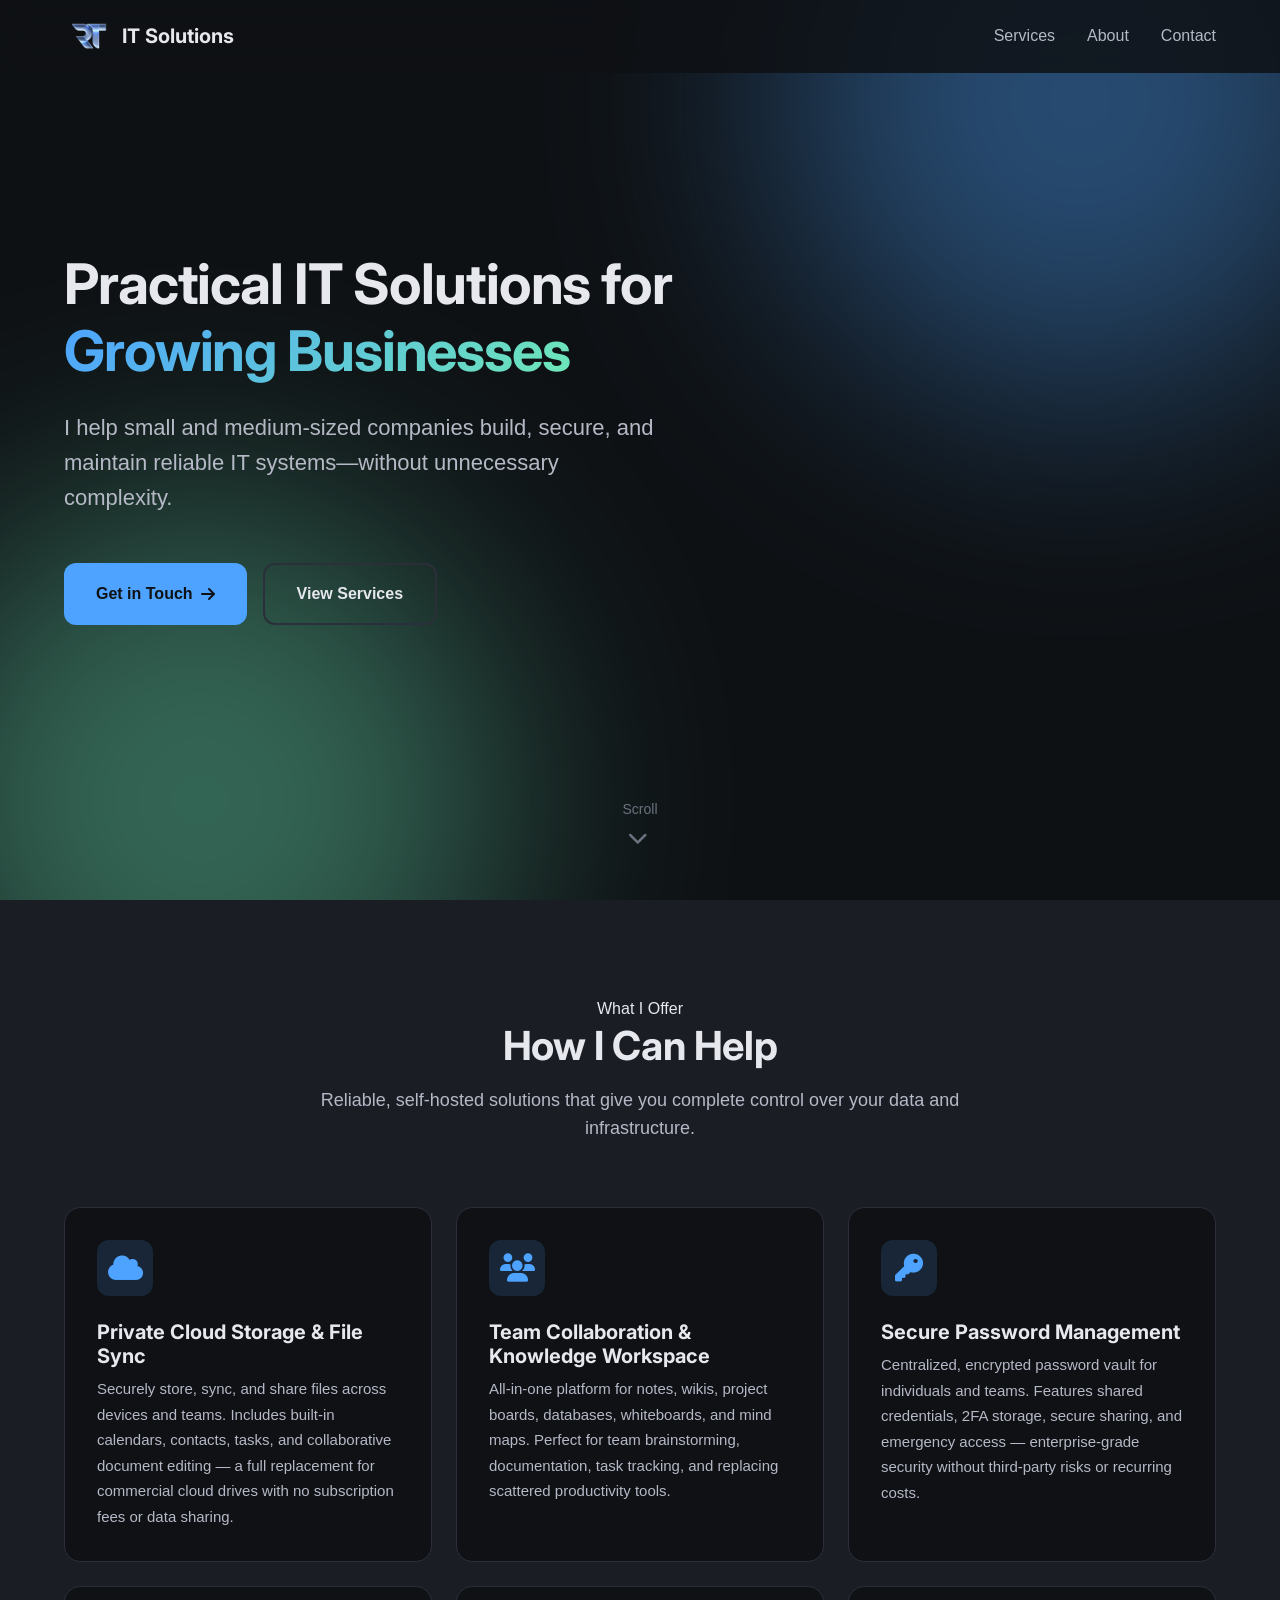
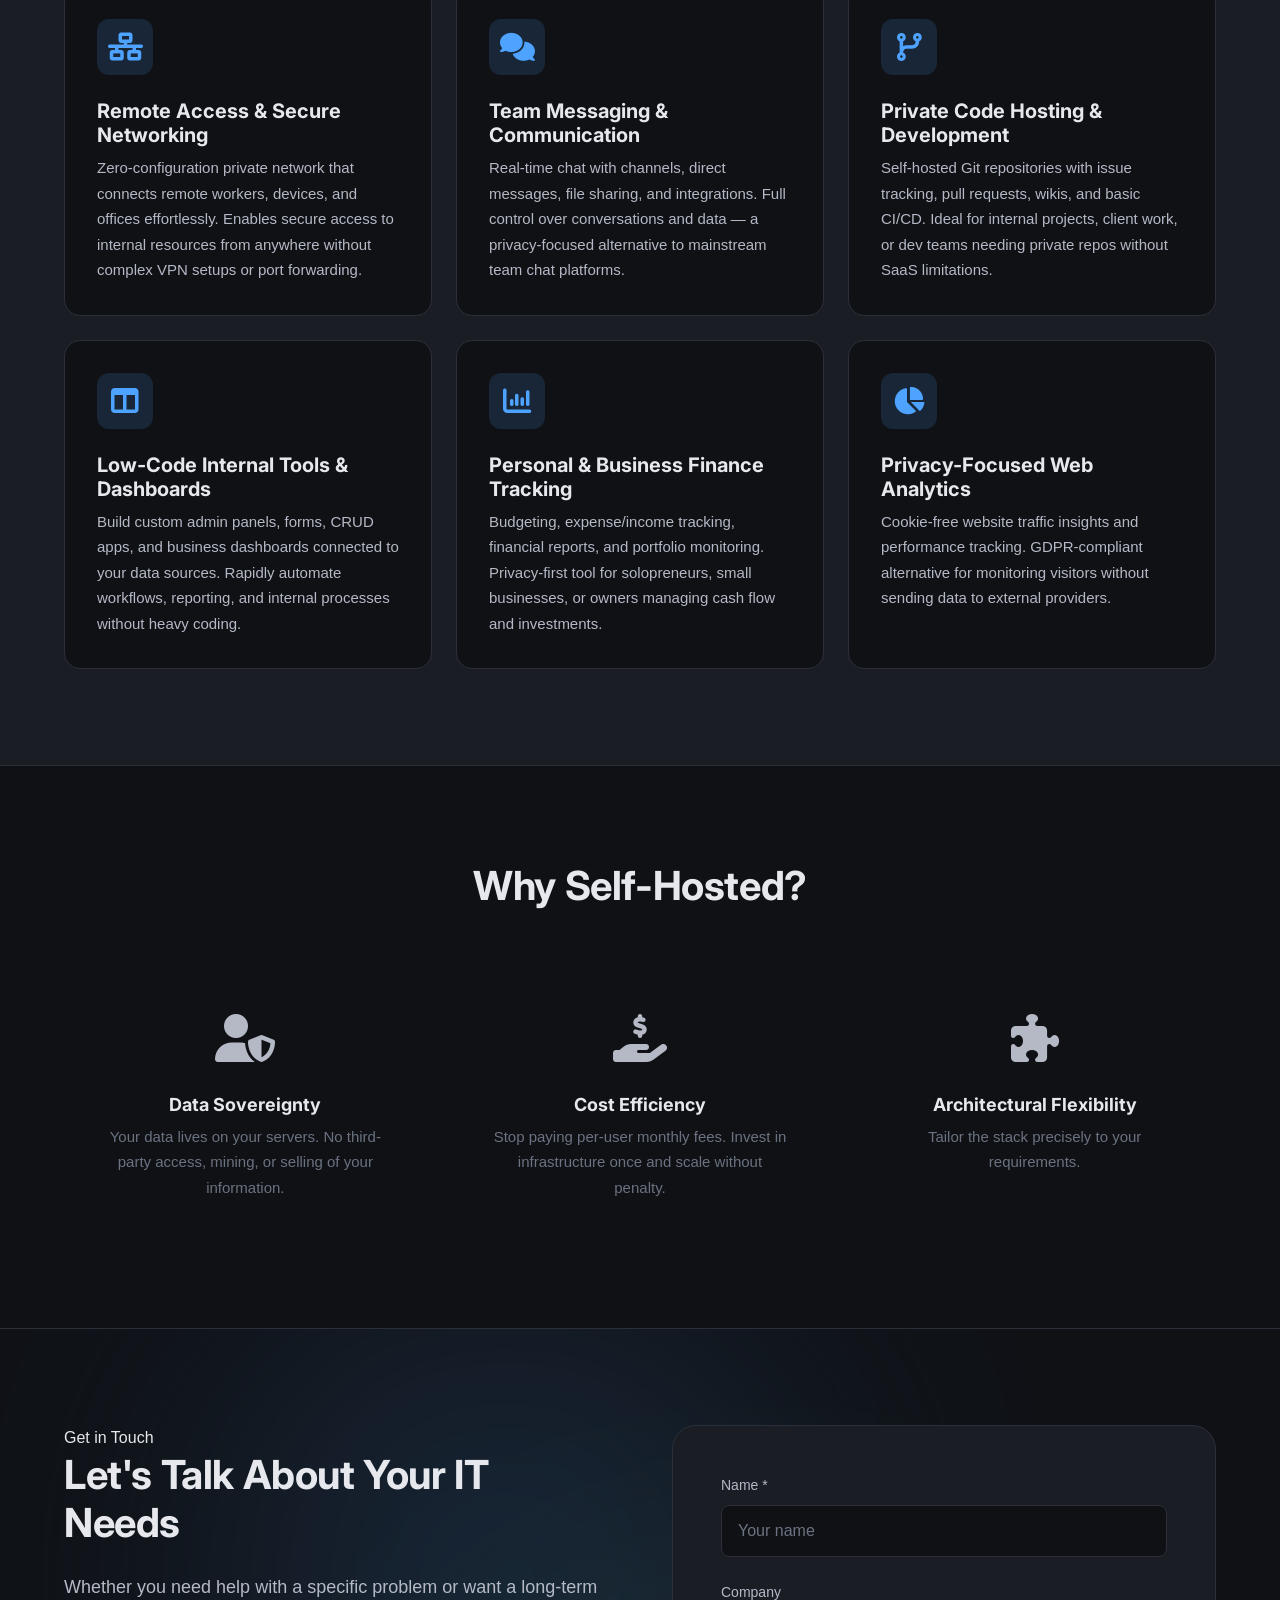
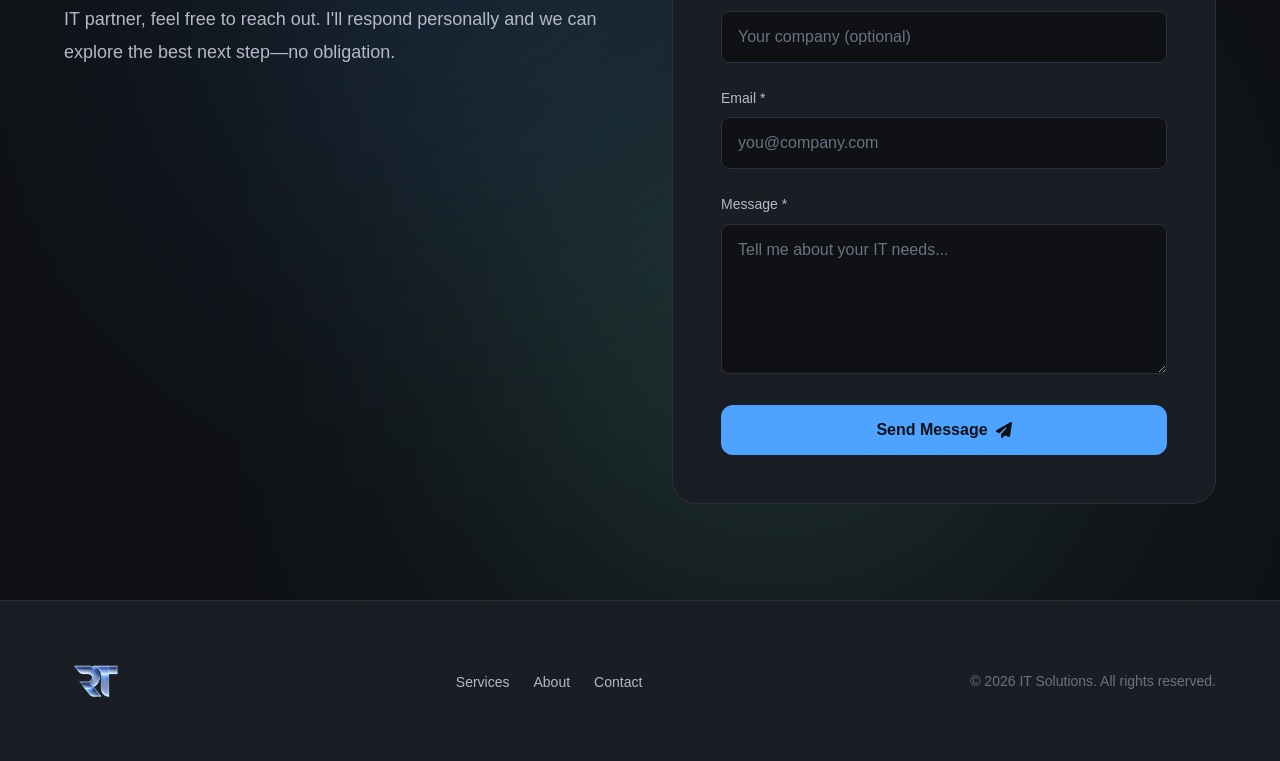
==== index.html @ 499f1f34 "Use font-awesome icons" ====
<!DOCTYPE html>
<html lang="en">
<head>
    <meta charset="UTF-8">
    <meta name="viewport" content="width=device-width, initial-scale=1.0">

    <!-- SEO Meta Tags -->
    <title>Practical IT Solutions for Growing Businesses | Freelance IT Professional</title>
    <meta name="description" content="I help small and medium-sized companies build, secure, and maintain reliable IT systems—without unnecessary complexity. Self-hosted solutions with full data ownership.">
    <meta name="author" content="Your Name">

    <!-- Open Graph / Social Media -->
    <meta property="og:type" content="website">
    <meta property="og:title" content="Practical IT Solutions for Growing Businesses">
    <meta property="og:description" content="I help small and medium-sized companies build, secure, and maintain reliable IT systems—without unnecessary complexity.">
    <meta property="og:image" content="assets/og-image.png">

    <!-- Favicon -->
    <link rel="apple-touch-icon" sizes="180x180" href="assets/favicon/apple-touch-icon.png">
    <link rel="icon" type="image/png" sizes="32x32" href="assets/favicon/favicon-32x32.png">
    <link rel="icon" type="image/png" sizes="16x16" href="assets/favicon/favicon-16x16.png">
    <link rel="manifest" href="assets/favicon/site.webmanifest">

    <!-- Google Fonts - Inter for headings -->
    <link rel="preconnect" href="https://fonts.googleapis.com">
    <link rel="preconnect" href="https://fonts.gstatic.com" crossorigin>
    <link href="https://fonts.googleapis.com/css2?family=Inter:wght@400;500;600;700&display=swap" rel="stylesheet">

    <!-- Font Awesome -->
    <link rel="stylesheet" href="https://cdnjs.cloudflare.com/ajax/libs/font-awesome/6.5.1/css/all.min.css" integrity="sha512-DTOQO9RWCH3ppGqcWaEA1BIZOC6xxalwEsw9c2QQeAIftl+Vegovlnee1c9QX4TctnWMn13TZye+giMm8e2LwA==" crossorigin="anonymous" referrerpolicy="no-referrer" />

    <!-- Stylesheet -->
    <link rel="stylesheet" href="style.css">
</head>
<body>
    <!-- Skip to main content link for accessibility -->
    <a href="#main" class="skip-link">Skip to main content</a>

    <!-- ============================================
         NAVIGATION
         ============================================ -->
    <nav class="nav" role="navigation" aria-label="Main navigation">
        <div class="container nav-container">
            <!-- Logo -->
            <a href="#" class="nav-logo" aria-label="Home">
                <img src="assets/logo.png" alt="Logo" class="nav-logo-img">
                <span>IT Solutions</span>
            </a>

            <!-- Navigation Links -->
            <ul class="nav-links">
                <li><a href="#services" class="nav-link">Services</a></li>
                <li><a href="#about" class="nav-link">About</a></li>
                <li><a href="#contact" class="nav-link">Contact</a></li>
            </ul>

            <!-- Mobile Menu Toggle -->
            <button class="nav-mobile-toggle" aria-label="Toggle navigation menu" aria-expanded="false">
                <span></span>
                <span></span>
                <span></span>
            </button>
        </div>
    </nav>

    <!-- ============================================
         MAIN CONTENT
         ============================================ -->
    <main id="main">

        <!-- ============================================
             HERO SECTION
             ============================================ -->
        <section class="hero section" aria-labelledby="hero-headline">
            <!-- Video Background -->
            <div class="hero-video-wrapper" aria-hidden="true">
                <video class="hero-video" autoplay muted loop playsinline>
                    <source src="assets/hero.mp4" type="video/mp4">
                </video>
                <div class="hero-video-overlay"></div>
            </div>

            <!-- Background decorative elements -->
            <div class="hero-bg" aria-hidden="true">
                <div class="hero-bg-gradient hero-bg-gradient--1"></div>
                <div class="hero-bg-gradient hero-bg-gradient--2"></div>
            </div>

            <div class="container">
                <div class="hero-content">
                    <!-- Headline -->
                    <h1 id="hero-headline" class="hero-headline fade-in">
                        Practical IT Solutions for <span class="gradient-text">Growing Businesses</span>
                    </h1>

                    <!-- Subheadline -->
                    <p class="hero-subheadline fade-in fade-in-delay-1">
                        I help small and medium-sized companies build, secure, and maintain reliable IT systems—without unnecessary complexity.
                    </p>

                    <!-- CTA Buttons -->
                    <div class="hero-cta fade-in fade-in-delay-2">
                        <a href="#contact" class="btn btn-primary">
                            Get in Touch
                            <i class="fa-solid fa-arrow-right"></i>
                        </a>
                        <a href="#services" class="btn btn-secondary">
                            View Services
                        </a>
                    </div>
                </div>
            </div>

            <!-- Scroll Indicator -->
            <a href="#services" class="hero-scroll-indicator" aria-label="Scroll to services">
                <span>Scroll</span>
                <i class="fa-solid fa-chevron-down"></i>
            </a>
        </section>

        <!-- ============================================
             SERVICES SECTION
             ============================================ -->
        <section id="services" class="services section" aria-labelledby="services-heading">
            <div class="container">
                <!-- Section Header -->
                <div class="services-header">
                    <span class="section-label">What I Offer</span>
                    <h2 id="services-heading">How I Can Help</h2>
                    <p>Reliable, self-hosted solutions that give you complete control over your data and infrastructure.</p>
                </div>

                <!-- Services Grid -->
                <div class="services-grid">

                    <!-- Service 1: Private Cloud Storage -->
                    <article class="service-card fade-in fade-in-delay-1">
                        <div class="service-card-icon">
                            <i class="fa-solid fa-cloud"></i>
                        </div>
                        <h3 class="service-card-title">Private Cloud Storage & File Sync</h3>
                        <p class="service-card-description">
                            Securely store, sync, and share files across devices and teams. Includes built-in calendars, contacts, tasks, and collaborative document editing — a full replacement for commercial cloud drives with no subscription fees or data sharing.
                        </p>
                    </article>

                    <!-- Service 2: Team Collaboration -->
                    <article class="service-card fade-in fade-in-delay-2">
                        <div class="service-card-icon">
                            <i class="fa-solid fa-users"></i>
                        </div>
                        <h3 class="service-card-title">Team Collaboration & Knowledge Workspace</h3>
                        <p class="service-card-description">
                            All-in-one platform for notes, wikis, project boards, databases, whiteboards, and mind maps. Perfect for team brainstorming, documentation, task tracking, and replacing scattered productivity tools.
                        </p>
                    </article>

                    <!-- Service 3: Password Management -->
                    <article class="service-card fade-in fade-in-delay-3">
                        <div class="service-card-icon">
                            <i class="fa-solid fa-key"></i>
                        </div>
                        <h3 class="service-card-title">Secure Password Management</h3>
                        <p class="service-card-description">
                            Centralized, encrypted password vault for individuals and teams. Features shared credentials, 2FA storage, secure sharing, and emergency access — enterprise-grade security without third-party risks or recurring costs.
                        </p>
                    </article>

                    <!-- Service 4: Remote Access -->
                    <article class="service-card fade-in fade-in-delay-4">
                        <div class="service-card-icon">
                            <i class="fa-solid fa-network-wired"></i>
                        </div>
                        <h3 class="service-card-title">Remote Access & Secure Networking</h3>
                        <p class="service-card-description">
                            Zero-configuration private network that connects remote workers, devices, and offices effortlessly. Enables secure access to internal resources from anywhere without complex VPN setups or port forwarding.
                        </p>
                    </article>

                    <!-- Service 5: Team Messaging -->
                    <article class="service-card fade-in fade-in-delay-5">
                        <div class="service-card-icon">
                            <i class="fa-solid fa-comments"></i>
                        </div>
                        <h3 class="service-card-title">Team Messaging & Communication</h3>
                        <p class="service-card-description">
                            Real-time chat with channels, direct messages, file sharing, and integrations. Full control over conversations and data — a privacy-focused alternative to mainstream team chat platforms.
                        </p>
                    </article>

                    <!-- Service 6: Private Code Hosting -->
                    <article class="service-card fade-in fade-in-delay-6">
                        <div class="service-card-icon">
                            <i class="fa-solid fa-code-branch"></i>
                        </div>
                        <h3 class="service-card-title">Private Code Hosting & Development</h3>
                        <p class="service-card-description">
                            Self-hosted Git repositories with issue tracking, pull requests, wikis, and basic CI/CD. Ideal for internal projects, client work, or dev teams needing private repos without SaaS limitations.
                        </p>
                    </article>

                    <!-- Service 7: Low-Code Tools -->
                    <article class="service-card fade-in fade-in-delay-7">
                        <div class="service-card-icon">
                            <i class="fa-solid fa-table-columns"></i>
                        </div>
                        <h3 class="service-card-title">Low-Code Internal Tools & Dashboards</h3>
                        <p class="service-card-description">
                            Build custom admin panels, forms, CRUD apps, and business dashboards connected to your data sources. Rapidly automate workflows, reporting, and internal processes without heavy coding.
                        </p>
                    </article>

                    <!-- Service 8: Finance Tracking -->
                    <article class="service-card fade-in fade-in-delay-8">
                        <div class="service-card-icon">
                            <i class="fa-solid fa-chart-column"></i>
                        </div>
                        <h3 class="service-card-title">Personal & Business Finance Tracking</h3>
                        <p class="service-card-description">
                            Budgeting, expense/income tracking, financial reports, and portfolio monitoring. Privacy-first tool for solopreneurs, small businesses, or owners managing cash flow and investments.
                        </p>
                    </article>

                    <!-- Service 9: Web Analytics -->
                    <article class="service-card fade-in fade-in-delay-9">
                        <div class="service-card-icon">
                            <i class="fa-solid fa-chart-pie"></i>
                        </div>
                        <h3 class="service-card-title">Privacy-Focused Web Analytics</h3>
                        <p class="service-card-description">
                            Cookie-free website traffic insights and performance tracking. GDPR-compliant alternative for monitoring visitors without sending data to external providers.
                        </p>
                    </article>

                </div>
            </div>
        </section>

        <!-- ============================================
             TRUST SECTION - Why Self-Hosted?
             ============================================ -->
        <section id="about" class="trust section" aria-labelledby="trust-heading">
            <div class="container">
                <!-- Section Header -->
                <div class="trust-header">
                    <h2 id="trust-heading">Why Self-Hosted?</h2>
                </div>

                <!-- Trust Grid -->
                <div class="trust-grid">
                    <!-- Trust Item 1: Data Sovereignty -->
                    <article class="trust-card fade-in">
                        <div class="trust-card-icon">
                            <i class="fa-solid fa-user-shield"></i>
                        </div>
                        <h3 class="trust-card-title">Data Sovereignty</h3>
                        <p class="trust-card-description">
                            Your data lives on your servers. No third-party access, mining, or selling of your information.
                        </p>
                    </article>

                    <!-- Trust Item 2: Cost Efficiency -->
                    <article class="trust-card fade-in fade-in-delay-1">
                        <div class="trust-card-icon">
                            <i class="fa-solid fa-hand-holding-dollar"></i>
                        </div>
                        <h3 class="trust-card-title">Cost Efficiency</h3>
                        <p class="trust-card-description">
                            Stop paying per-user monthly fees. Invest in infrastructure once and scale without penalty.
                        </p>
                    </article>

                    <!-- Trust Item 3: Customization -->
                    <article class="trust-card fade-in fade-in-delay-2">
                        <div class="trust-card-icon">
                            <i class="fa-solid fa-puzzle-piece"></i>
                        </div>
                        <h3 class="trust-card-title">Architectural Flexibility</h3>
                        <p class="trust-card-description">
                            Tailor the stack precisely to your requirements.
                        </p>
                    </article>
                </div>
            </div>
        </section>

        <!-- ============================================
             CONTACT SECTION
             ============================================ -->
        <section id="contact" class="contact section" aria-labelledby="contact-heading">
            <!-- Background decorative elements -->
            <div class="contact-bg" aria-hidden="true">
                <div class="contact-bg-gradient contact-bg-gradient--1"></div>
                <div class="contact-bg-gradient contact-bg-gradient--2"></div>
            </div>

            <div class="container contact-container">
                <!-- Content -->
                <div class="contact-content fade-in">
                    <span class="section-label">Get in Touch</span>
                    <h2 id="contact-heading">Let's Talk About Your IT Needs</h2>
                    <p>
                        Whether you need help with a specific problem or want a long-term IT partner, feel free to reach out. I'll respond personally and we can explore the best next step—no obligation.
                    </p>
                </div>

                <!-- Contact Form -->
                <div class="fade-in fade-in-delay-2">
                    <form id="contact-form" class="contact-form" novalidate>
                        <!-- Name Field -->
                        <div class="form-group">
                            <label for="name" class="form-label">Name <span aria-hidden="true">*</span></label>
                            <input
                                type="text"
                                id="name"
                                name="name"
                                class="form-input"
                                placeholder="Your name"
                                required
                                autocomplete="name"
                            >
                            <span class="form-error" role="alert"></span>
                        </div>

                        <!-- Company Field -->
                        <div class="form-group">
                            <label for="company" class="form-label">Company</label>
                            <input
                                type="text"
                                id="company"
                                name="company"
                                class="form-input"
                                placeholder="Your company (optional)"
                                autocomplete="organization"
                            >
                            <span class="form-error" role="alert"></span>
                        </div>

                        <!-- Email Field -->
                        <div class="form-group">
                            <label for="email" class="form-label">Email <span aria-hidden="true">*</span></label>
                            <input
                                type="email"
                                id="email"
                                name="email"
                                class="form-input"
                                placeholder="you@company.com"
                                required
                                autocomplete="email"
                            >
                            <span class="form-error" role="alert"></span>
                        </div>

                        <!-- Message Field -->
                        <div class="form-group">
                            <label for="message" class="form-label">Message <span aria-hidden="true">*</span></label>
                            <textarea
                                id="message"
                                name="message"
                                class="form-input form-textarea"
                                placeholder="Tell me about your IT needs..."
                                required
                            ></textarea>
                            <span class="form-error" role="alert"></span>
                        </div>

                        <!-- Submit Button -->
                        <button type="submit" class="btn btn-primary form-submit">
                            <span>Send Message</span>
                            <i class="fa-solid fa-paper-plane"></i>
                        </button>
                    </form>

                    <!-- Success Message -->
                    <div class="form-success" aria-live="polite">
                        <div class="form-success-icon">
                            <i class="fa-solid fa-check"></i>
                        </div>
                        <h3>Message Sent!</h3>
                        <p>Thank you for reaching out. I'll get back to you as soon as possible.</p>
                    </div>
                </div>
            </div>
        </section>

    </main>

    <!-- ============================================
         FOOTER
         ============================================ -->
    <footer class="footer" role="contentinfo">
        <div class="container footer-container">
            <!-- Logo -->
            <a href="#" class="footer-logo" aria-label="Home">
                <img src="assets/logo.png" alt="Logo" class="footer-logo-img">
            </a>

            <!-- Footer Links -->
            <ul class="footer-links">
                <li><a href="#services" class="footer-link">Services</a></li>
                <li><a href="#about" class="footer-link">About</a></li>
                <li><a href="#contact" class="footer-link">Contact</a></li>
            </ul>

            <!-- Copyright -->
            <p class="footer-copyright">
                &copy; <span id="current-year"></span> IT Solutions. All rights reserved.
            </p>
        </div>
    </footer>

    <!-- JavaScript -->
    <script src="script.js"></script>
</body>
</html>
---- style.css ----
/* ============================================
   FREELANCE IT PROFESSIONAL - STYLE.CSS
   Dark Mode First | Modern | Accessible
   ============================================ */

/* ============================================
   CSS CUSTOM PROPERTIES (Design Tokens)
   ============================================ */
:root {
    /* Color Palette - Dark Mode First */
    --color-background: #0f1115;
    --color-surface: #1a1d24;
    --color-surface-elevated: #22262f;
    --color-border: #2a2f3a;

    /* Text Colors */
    --color-text-primary: #e6e8ee;
    --color-text-secondary: #b5b9c6;
    --color-text-muted: #6b7280;

    /* Accent Colors */
    --color-accent: #4da3ff;
    --color-accent-hover: #6bb3ff;
    --color-accent-glow: rgba(77, 163, 255, 0.15);
    --color-accent-secondary: #6ee7b7;

    /* Functional Colors */
    --color-success: #10b981;
    --color-error: #ef4444;

    /* Typography */
    --font-heading: 'Inter', -apple-system, BlinkMacSystemFont, 'Segoe UI', Roboto, sans-serif;
    --font-body: -apple-system, BlinkMacSystemFont, 'Segoe UI', Roboto, 'Helvetica Neue', Arial, sans-serif;

    /* Spacing Scale */
    --space-xs: 0.25rem;
    --space-sm: 0.5rem;
    --space-md: 1rem;
    --space-lg: 1.5rem;
    --space-xl: 2rem;
    --space-2xl: 3rem;
    --space-3xl: 4rem;
    --space-4xl: 6rem;

    /* Border Radius */
    --radius-sm: 0.375rem;
    --radius-md: 0.5rem;
    --radius-lg: 0.75rem;
    --radius-xl: 1rem;
    --radius-2xl: 1.5rem;

    /* Shadows */
    --shadow-sm: 0 1px 2px rgba(0, 0, 0, 0.3);
    --shadow-md: 0 4px 6px rgba(0, 0, 0, 0.3);
    --shadow-lg: 0 10px 25px rgba(0, 0, 0, 0.4);
    --shadow-xl: 0 20px 40px rgba(0, 0, 0, 0.5);
    --shadow-glow: 0 0 30px var(--color-accent-glow);

    /* Transitions */
    --transition-fast: 150ms ease;
    --transition-base: 250ms ease;
    --transition-slow: 400ms ease;
    --transition-bounce: 400ms cubic-bezier(0.34, 1.56, 0.64, 1);

    /* Layout */
    --max-width: 1200px;
    --nav-height: 72px;
}

/* ============================================
   CSS RESET & BASE STYLES
   ============================================ */
*,
*::before,
*::after {
    box-sizing: border-box;
    margin: 0;
    padding: 0;
}

html {
    scroll-behavior: smooth;
    font-size: 16px;
    -webkit-text-size-adjust: 100%;
}

body {
    font-family: var(--font-body);
    font-size: 1rem;
    line-height: 1.6;
    color: var(--color-text-primary);
    background-color: var(--color-background);
    -webkit-font-smoothing: antialiased;
    -moz-osx-font-smoothing: grayscale;
    overflow-x: hidden;
}

/* Focus states for accessibility */
:focus-visible {
    outline: 2px solid var(--color-accent);
    outline-offset: 2px;
}

/* Remove default focus for mouse users */
:focus:not(:focus-visible) {
    outline: none;
}

/* ============================================
   TYPOGRAPHY
   ============================================ */
h1, h2, h3, h4, h5, h6 {
    font-family: var(--font-heading);
    font-weight: 700;
    line-height: 1.2;
    color: var(--color-text-primary);
}

h1 {
    font-size: clamp(2.25rem, 5vw, 3.5rem);
    letter-spacing: -0.02em;
}

h2 {
    font-size: clamp(1.75rem, 4vw, 2.5rem);
    letter-spacing: -0.01em;
}

h3 {
    font-size: clamp(1.25rem, 2vw, 1.5rem);
}

p {
    color: var(--color-text-secondary);
}

a {
    color: var(--color-accent);
    text-decoration: none;
    transition: color var(--transition-fast);
}

a:hover {
    color: var(--color-accent-hover);
}

/* ============================================
   UTILITY CLASSES
   ============================================ */
.container {
    width: 100%;
    max-width: var(--max-width);
    margin: 0 auto;
    padding: 0 var(--space-lg);
}

.section {
    padding: var(--space-4xl) 0;
}

.gradient-text {
    background: linear-gradient(135deg, var(--color-accent) 0%, var(--color-accent-secondary) 100%);
    -webkit-background-clip: text;
    background-clip: text;
    -webkit-text-fill-color: transparent;
}

/* Fade-in animation for scroll reveal */
.fade-in {
    opacity: 0;
    transform: translateY(30px);
    transition: opacity var(--transition-slow), transform var(--transition-slow);
}

.fade-in.visible {
    opacity: 1;
    transform: translateY(0);
}

/* Staggered animation delays */
.fade-in-delay-1 { transition-delay: 100ms; }
.fade-in-delay-2 { transition-delay: 200ms; }
.fade-in-delay-3 { transition-delay: 300ms; }
.fade-in-delay-4 { transition-delay: 400ms; }
.fade-in-delay-5 { transition-delay: 500ms; }
.fade-in-delay-6 { transition-delay: 600ms; }
.fade-in-delay-7 { transition-delay: 700ms; }
.fade-in-delay-8 { transition-delay: 800ms; }
.fade-in-delay-9 { transition-delay: 900ms; }

/* ============================================
   BUTTONS
   ============================================ */
.btn {
    display: inline-flex;
    align-items: center;
    justify-content: center;
    gap: var(--space-sm);
    padding: var(--space-md) var(--space-xl);
    font-family: var(--font-body);
    font-size: 1rem;
    font-weight: 600;
    text-decoration: none;
    border: none;
    border-radius: var(--radius-lg);
    cursor: pointer;
    transition: all var(--transition-base);
}

.btn-primary {
    background: var(--color-accent);
    color: var(--color-background);
}

.btn-primary:hover {
    background: var(--color-accent-hover);
    color: var(--color-background);
    transform: translateY(-2px);
    box-shadow: var(--shadow-glow);
}

.btn-secondary {
    background: transparent;
    color: var(--color-text-primary);
    border: 2px solid var(--color-border);
}

.btn-secondary:hover {
    border-color: var(--color-accent);
    color: var(--color-accent);
    transform: translateY(-2px);
}

/* ============================================
   NAVIGATION
   ============================================ */
.nav {
    position: fixed;
    top: 0;
    left: 0;
    right: 0;
    z-index: 1000;
    background: rgba(15, 17, 21, 0.85);
    backdrop-filter: blur(12px);
    -webkit-backdrop-filter: blur(12px);
    border-bottom: 1px solid transparent;
    transition: all var(--transition-base);
}

.nav.scrolled {
    background: rgba(15, 17, 21, 0.95);
    border-bottom-color: var(--color-border);
    box-shadow: var(--shadow-md);
}

.nav-container {
    display: flex;
    align-items: center;
    justify-content: space-between;
    height: var(--nav-height);
}

.nav-logo {
    display: flex;
    align-items: center;
    gap: var(--space-sm);
    font-family: var(--font-heading);
    font-size: 1.25rem;
    font-weight: 700;
    color: var(--color-text-primary);
    text-decoration: none;
}

.nav-logo:hover {
    color: var(--color-text-primary);
}

.nav-logo-icon {
    width: 40px;
    height: 40px;
    display: flex;
    align-items: center;
    justify-content: center;
    background: linear-gradient(135deg, var(--color-accent), var(--color-accent-secondary));
    border-radius: var(--radius-md);
}

.nav-logo-icon svg {
    width: 20px;
    height: 20px;
    fill: var(--color-background);
}

.nav-logo-img {
    height: 50px;
    width: auto;
}

.nav-links {
    display: flex;
    align-items: center;
    gap: var(--space-xl);
    list-style: none;
}

.nav-link {
    position: relative;
    font-weight: 500;
    color: var(--color-text-secondary);
    transition: color var(--transition-fast);
}

.nav-link::after {
    content: '';
    position: absolute;
    bottom: -4px;
    left: 0;
    width: 0;
    height: 2px;
    background: var(--color-accent);
    transition: width var(--transition-base);
}

.nav-link:hover {
    color: var(--color-text-primary);
}

.nav-link:hover::after {
    width: 100%;
}

/* Mobile menu button */
.nav-mobile-toggle {
    display: none;
    padding: var(--space-sm);
    background: none;
    border: none;
    cursor: pointer;
}

.nav-mobile-toggle span {
    display: block;
    width: 24px;
    height: 2px;
    background: var(--color-text-primary);
    margin: 6px 0;
    transition: all var(--transition-base);
}

.nav-mobile-toggle.active span:nth-child(1) {
    transform: rotate(45deg) translate(5px, 6px);
}

.nav-mobile-toggle.active span:nth-child(2) {
    opacity: 0;
}

.nav-mobile-toggle.active span:nth-child(3) {
    transform: rotate(-45deg) translate(5px, -6px);
}

/* Mobile navigation */
@media (max-width: 768px) {
    .nav-links {
        position: fixed;
        top: var(--nav-height);
        left: 0;
        right: 0;
        flex-direction: column;
        gap: 0;
        padding: var(--space-lg);
        background: var(--color-surface);
        border-bottom: 1px solid var(--color-border);
        transform: translateY(-100%);
        opacity: 0;
        visibility: hidden;
        transition: all var(--transition-base);
    }

    .nav-links.open {
        transform: translateY(0);
        opacity: 1;
        visibility: visible;
    }

    .nav-links li {
        width: 100%;
    }

    .nav-link {
        display: block;
        padding: var(--space-md);
        border-radius: var(--radius-md);
    }

    .nav-link:hover {
        background: var(--color-surface-elevated);
    }

    .nav-link::after {
        display: none;
    }

    .nav-mobile-toggle {
        display: block;
    }
}

/* ============================================
   HERO SECTION
   ============================================ */
.hero {
    position: relative;
    min-height: 100vh;
    display: flex;
    align-items: center;
    padding-top: var(--nav-height);
    overflow: hidden;
}

/* Video Background */
.hero-video-wrapper {
    position: absolute;
    inset: 0;
    z-index: -1;
}

.hero-video {
    position: absolute;
    top: 50%;
    left: 50%;
    min-width: 100%;
    min-height: 100%;
    width: auto;
    height: auto;
    transform: translate(-50%, -50%);
    object-fit: cover;
}

.hero-video-overlay {
    position: absolute;
    inset: 0;
    background: rgba(15, 17, 21, 0.85);
}

/* Decorative background elements */
.hero-bg {
    position: absolute;
    inset: 0;
    pointer-events: none;
}

.hero-bg-gradient {
    position: absolute;
    width: 600px;
    height: 600px;
    border-radius: 50%;
    filter: blur(120px);
    opacity: 0.4;
}

.hero-bg-gradient--1 {
    top: -200px;
    right: -100px;
    background: var(--color-accent);
}

.hero-bg-gradient--2 {
    bottom: -200px;
    left: -100px;
    background: var(--color-accent-secondary);
}

.hero-content {
    position: relative;
    max-width: 800px;
}

.hero-headline {
    margin-bottom: var(--space-lg);
}

.hero-subheadline {
    font-size: clamp(1.125rem, 2vw, 1.375rem);
    color: var(--color-text-secondary);
    margin-bottom: var(--space-2xl);
    max-width: 600px;
}

.hero-cta {
    display: flex;
    flex-wrap: wrap;
    gap: var(--space-md);
}

/* Scroll indicator */
.hero-scroll-indicator {
    position: absolute;
    bottom: var(--space-2xl);
    left: 50%;
    transform: translateX(-50%);
    display: flex;
    flex-direction: column;
    align-items: center;
    gap: var(--space-sm);
    color: var(--color-text-muted);
    font-size: 0.875rem;
    animation: bounce 2s infinite;
}

.hero-scroll-indicator svg,
.hero-scroll-indicator i {
    width: 24px;
    height: 24px;
    stroke: currentColor;
    font-size: 1.25rem;
}

@keyframes bounce {
    0%, 20%, 50%, 80%, 100% {
        transform: translateX(-50%) translateY(0);
    }
    40% {
        transform: translateX(-50%) translateY(-8px);
    }
    60% {
        transform: translateX(-50%) translateY(-4px);
    }
}

/* ============================================
   SERVICES SECTION
   ============================================ */
.services {
    background: var(--color-surface);
}

.services-header {
    text-align: center;
    max-width: 700px;
    margin: 0 auto var(--space-3xl);
}

.services-header p {
    font-size: 1.125rem;
    margin-top: var(--space-md);
}

.services-grid {
    display: grid;
    grid-template-columns: repeat(auto-fit, minmax(320px, 1fr));
    gap: var(--space-lg);
}

/* Service Card */
.service-card {
    position: relative;
    padding: var(--space-xl);
    background: var(--color-background);
    border: 1px solid var(--color-border);
    border-radius: var(--radius-xl);
    transition: all var(--transition-base);
}

.service-card:hover {
    transform: translateY(-6px);
    border-color: var(--color-accent);
    box-shadow: var(--shadow-lg), 0 0 40px var(--color-accent-glow);
}

.service-card-icon {
    width: 56px;
    height: 56px;
    display: flex;
    align-items: center;
    justify-content: center;
    background: var(--color-accent-glow);
    border-radius: var(--radius-lg);
    margin-bottom: var(--space-lg);
}

.service-card-icon svg {
    width: 28px;
    height: 28px;
    stroke: var(--color-accent);
    fill: none;
    stroke-width: 1.5;
}

.service-card-icon i {
    font-size: 1.75rem;
    color: var(--color-accent);
}

.service-card-title {
    font-size: 1.25rem;
    margin-bottom: var(--space-sm);
}

.service-card-description {
    font-size: 0.9375rem;
    line-height: 1.7;
}

/* ============================================
   TRUST SECTION - Why Self-Hosted?
   ============================================ */
.trust {
    background: var(--color-background);
    border-top: 1px solid var(--color-border);
    border-bottom: 1px solid var(--color-border);
}

.trust-header {
    text-align: center;
    max-width: 700px;
    margin: 0 auto var(--space-3xl);
}

.trust-grid {
    display: grid;
    grid-template-columns: repeat(3, 1fr);
    gap: var(--space-xl);
}

@media (max-width: 900px) {
    .trust-grid {
        grid-template-columns: 1fr;
        gap: var(--space-lg);
    }
}

/* Trust Card */
.trust-card {
    text-align: center;
    padding: var(--space-xl);
}

.trust-card-icon {
    width: 64px;
    height: 64px;
    display: flex;
    align-items: center;
    justify-content: center;
    margin: 0 auto var(--space-lg);
}

.trust-card-icon svg {
    width: 48px;
    height: 48px;
    stroke: var(--color-text-secondary);
    fill: none;
    stroke-width: 1.5;
}

.trust-card-icon i {
    font-size: 3rem;
    color: var(--color-text-secondary);
}

.trust-card-title {
    font-size: 1.125rem;
    margin-bottom: var(--space-sm);
}

.trust-card-description {
    font-size: 0.9375rem;
    line-height: 1.7;
    color: var(--color-text-muted);
}

/* ============================================
   CONTACT SECTION
   ============================================ */
.contact {
    background: var(--color-background);
    position: relative;
    overflow: hidden;
}

/* Decorative background */
.contact-bg {
    position: absolute;
    inset: 0;
    pointer-events: none;
}

.contact-bg-gradient {
    position: absolute;
    width: 500px;
    height: 500px;
    border-radius: 50%;
    filter: blur(150px);
    opacity: 0.2;
}

.contact-bg-gradient--1 {
    top: 0;
    left: 20%;
    background: var(--color-accent);
}

.contact-bg-gradient--2 {
    bottom: 0;
    right: 20%;
    background: var(--color-accent-secondary);
}

.contact-container {
    position: relative;
    display: grid;
    grid-template-columns: 1fr 1fr;
    gap: var(--space-3xl);
    align-items: start;
}

@media (max-width: 900px) {
    .contact-container {
        grid-template-columns: 1fr;
    }
}

.contact-content h2 {
    margin-bottom: var(--space-lg);
}

.contact-content p {
    font-size: 1.125rem;
    line-height: 1.8;
}

/* Contact Form */
.contact-form {
    padding: var(--space-2xl);
    background: var(--color-surface);
    border: 1px solid var(--color-border);
    border-radius: var(--radius-2xl);
}

.form-group {
    margin-bottom: var(--space-lg);
}

.form-label {
    display: block;
    font-size: 0.875rem;
    font-weight: 500;
    color: var(--color-text-secondary);
    margin-bottom: var(--space-sm);
}

.form-input,
.form-textarea {
    width: 100%;
    padding: var(--space-md);
    font-family: var(--font-body);
    font-size: 1rem;
    color: var(--color-text-primary);
    background: var(--color-background);
    border: 1px solid var(--color-border);
    border-radius: var(--radius-md);
    transition: all var(--transition-fast);
}

.form-input:focus,
.form-textarea:focus {
    border-color: var(--color-accent);
    box-shadow: 0 0 0 3px var(--color-accent-glow);
    outline: none;
}

.form-input::placeholder,
.form-textarea::placeholder {
    color: var(--color-text-muted);
}

.form-textarea {
    min-height: 150px;
    resize: vertical;
}

/* Form validation states */
.form-input.error,
.form-textarea.error {
    border-color: var(--color-error);
}

.form-error {
    display: none;
    font-size: 0.8125rem;
    color: var(--color-error);
    margin-top: var(--space-xs);
}

.form-group.has-error .form-error {
    display: block;
}

.form-submit {
    width: 100%;
}

/* Form success message */
.form-success {
    display: none;
    padding: var(--space-xl);
    text-align: center;
    background: rgba(16, 185, 129, 0.1);
    border: 1px solid var(--color-success);
    border-radius: var(--radius-lg);
}

.form-success.visible {
    display: block;
}

.form-success-icon {
    width: 48px;
    height: 48px;
    margin: 0 auto var(--space-md);
    background: var(--color-success);
    border-radius: 50%;
    display: flex;
    align-items: center;
    justify-content: center;
}

.form-success-icon svg {
    width: 24px;
    height: 24px;
    stroke: white;
    fill: none;
}

.form-success-icon i {
    font-size: 1.5rem;
    color: white;
}

.form-success h3 {
    font-size: 1.25rem;
    margin-bottom: var(--space-sm);
}

.form-success p {
    color: var(--color-text-secondary);
}

/* ============================================
   FOOTER
   ============================================ */
.footer {
    padding: var(--space-2xl) 0;
    background: var(--color-surface);
    border-top: 1px solid var(--color-border);
}

.footer-container {
    display: flex;
    flex-wrap: wrap;
    justify-content: space-between;
    align-items: center;
    gap: var(--space-lg);
}

.footer-logo {
    display: flex;
    align-items: center;
    gap: var(--space-sm);
    font-family: var(--font-heading);
    font-weight: 600;
    color: var(--color-text-primary);
    text-decoration: none;
}

.footer-logo-icon {
    width: 32px;
    height: 32px;
    display: flex;
    align-items: center;
    justify-content: center;
    background: linear-gradient(135deg, var(--color-accent), var(--color-accent-secondary));
    border-radius: var(--radius-sm);
}

.footer-logo-icon svg {
    width: 16px;
    height: 16px;
    fill: var(--color-background);
}

.footer-logo-img {
    height: 64px;
    width: auto;
}

.footer-links {
    display: flex;
    gap: var(--space-lg);
    list-style: none;
}

.footer-link {
    color: var(--color-text-secondary);
    font-size: 0.875rem;
}

.footer-link:hover {
    color: var(--color-accent);
}

.footer-copyright {
    font-size: 0.875rem;
    color: var(--color-text-muted);
}

@media (max-width: 640px) {
    .footer-container {
        flex-direction: column;
        text-align: center;
    }
}

/* ============================================
   ACCESSIBILITY - Reduced Motion
   ============================================ */
@media (prefers-reduced-motion: reduce) {
    html {
        scroll-behavior: auto;
    }

    *,
    *::before,
    *::after {
        animation-duration: 0.01ms !important;
        animation-iteration-count: 1 !important;
        transition-duration: 0.01ms !important;
    }

    .fade-in {
        opacity: 1;
        transform: none;
    }
}

/* ============================================
   SKIP LINK (Accessibility)
   ============================================ */
.skip-link {
    position: fixed;
    top: -100px;
    left: var(--space-md);
    z-index: 9999;
    padding: var(--space-sm) var(--space-md);
    background: var(--color-accent);
    color: var(--color-background);
    font-weight: 600;
    border-radius: var(--radius-md);
    transition: top var(--transition-fast);
}

.skip-link:focus {
    top: var(--space-md);
}
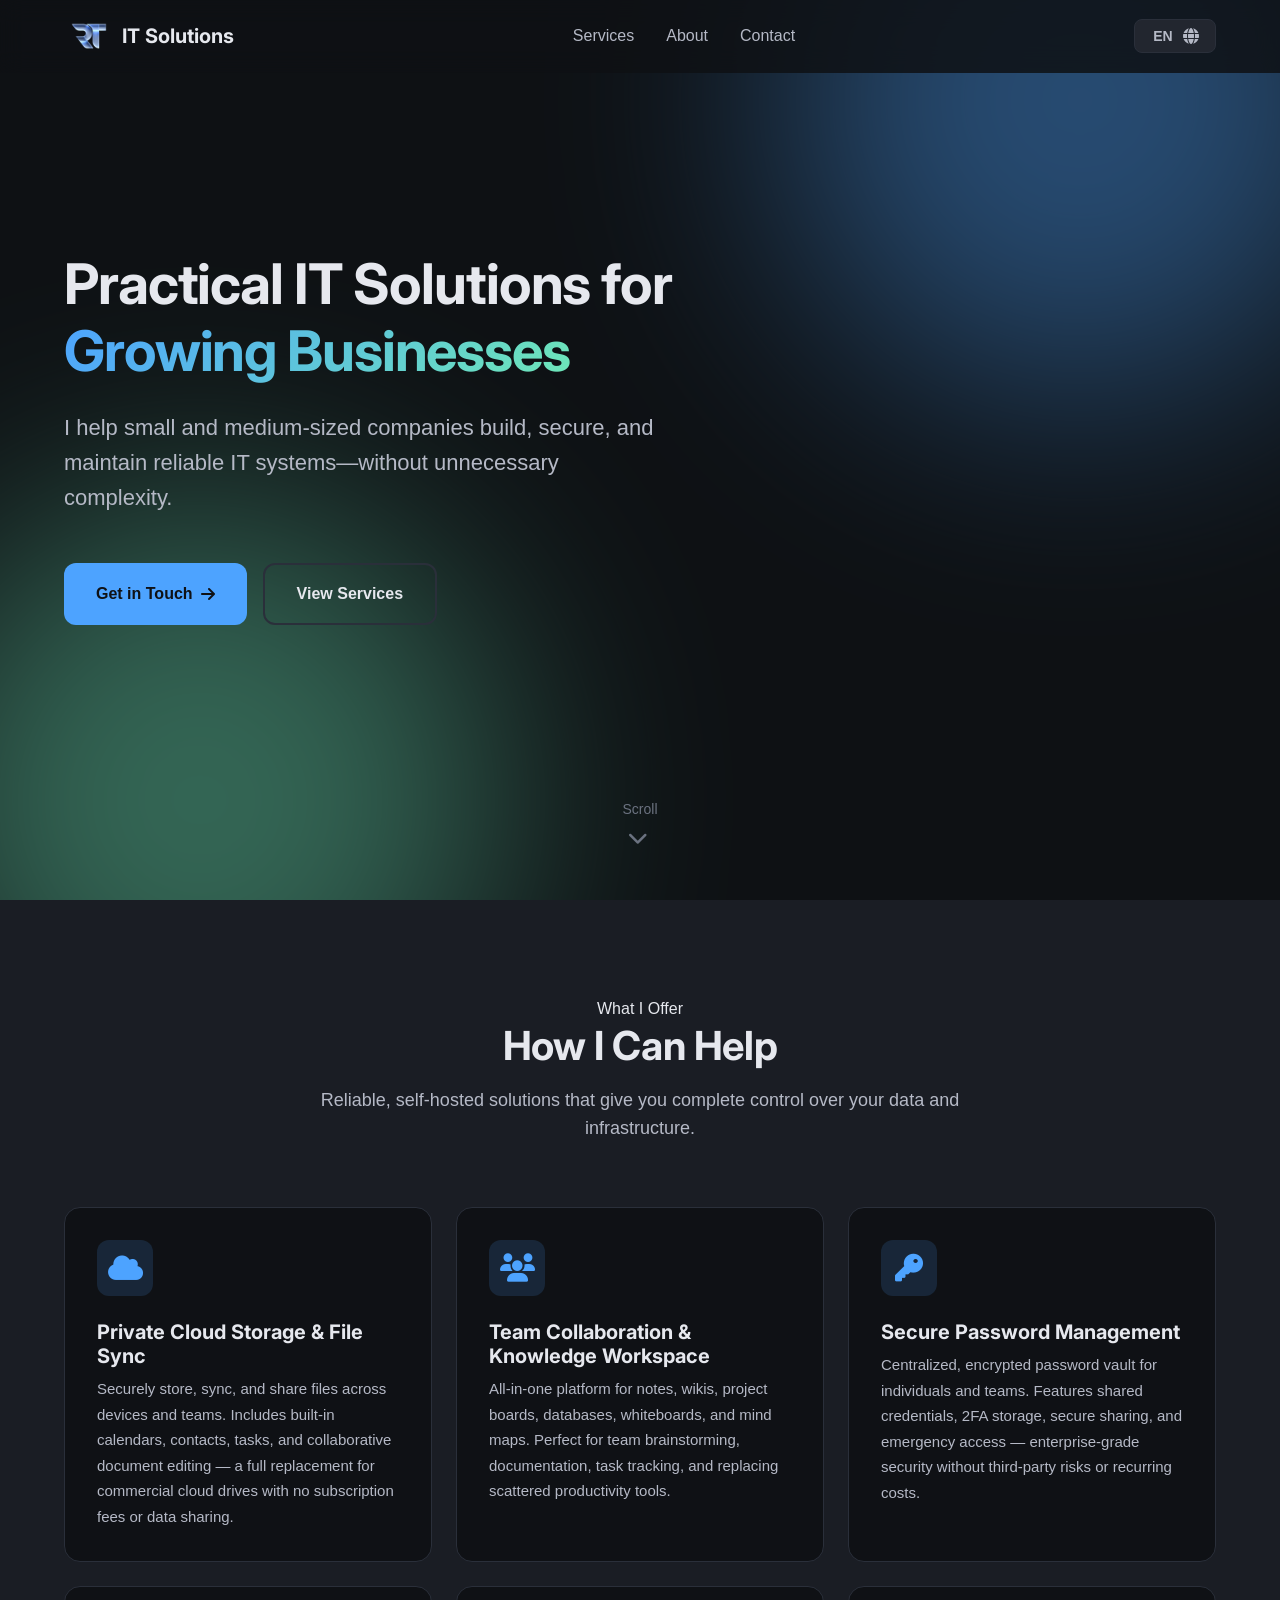
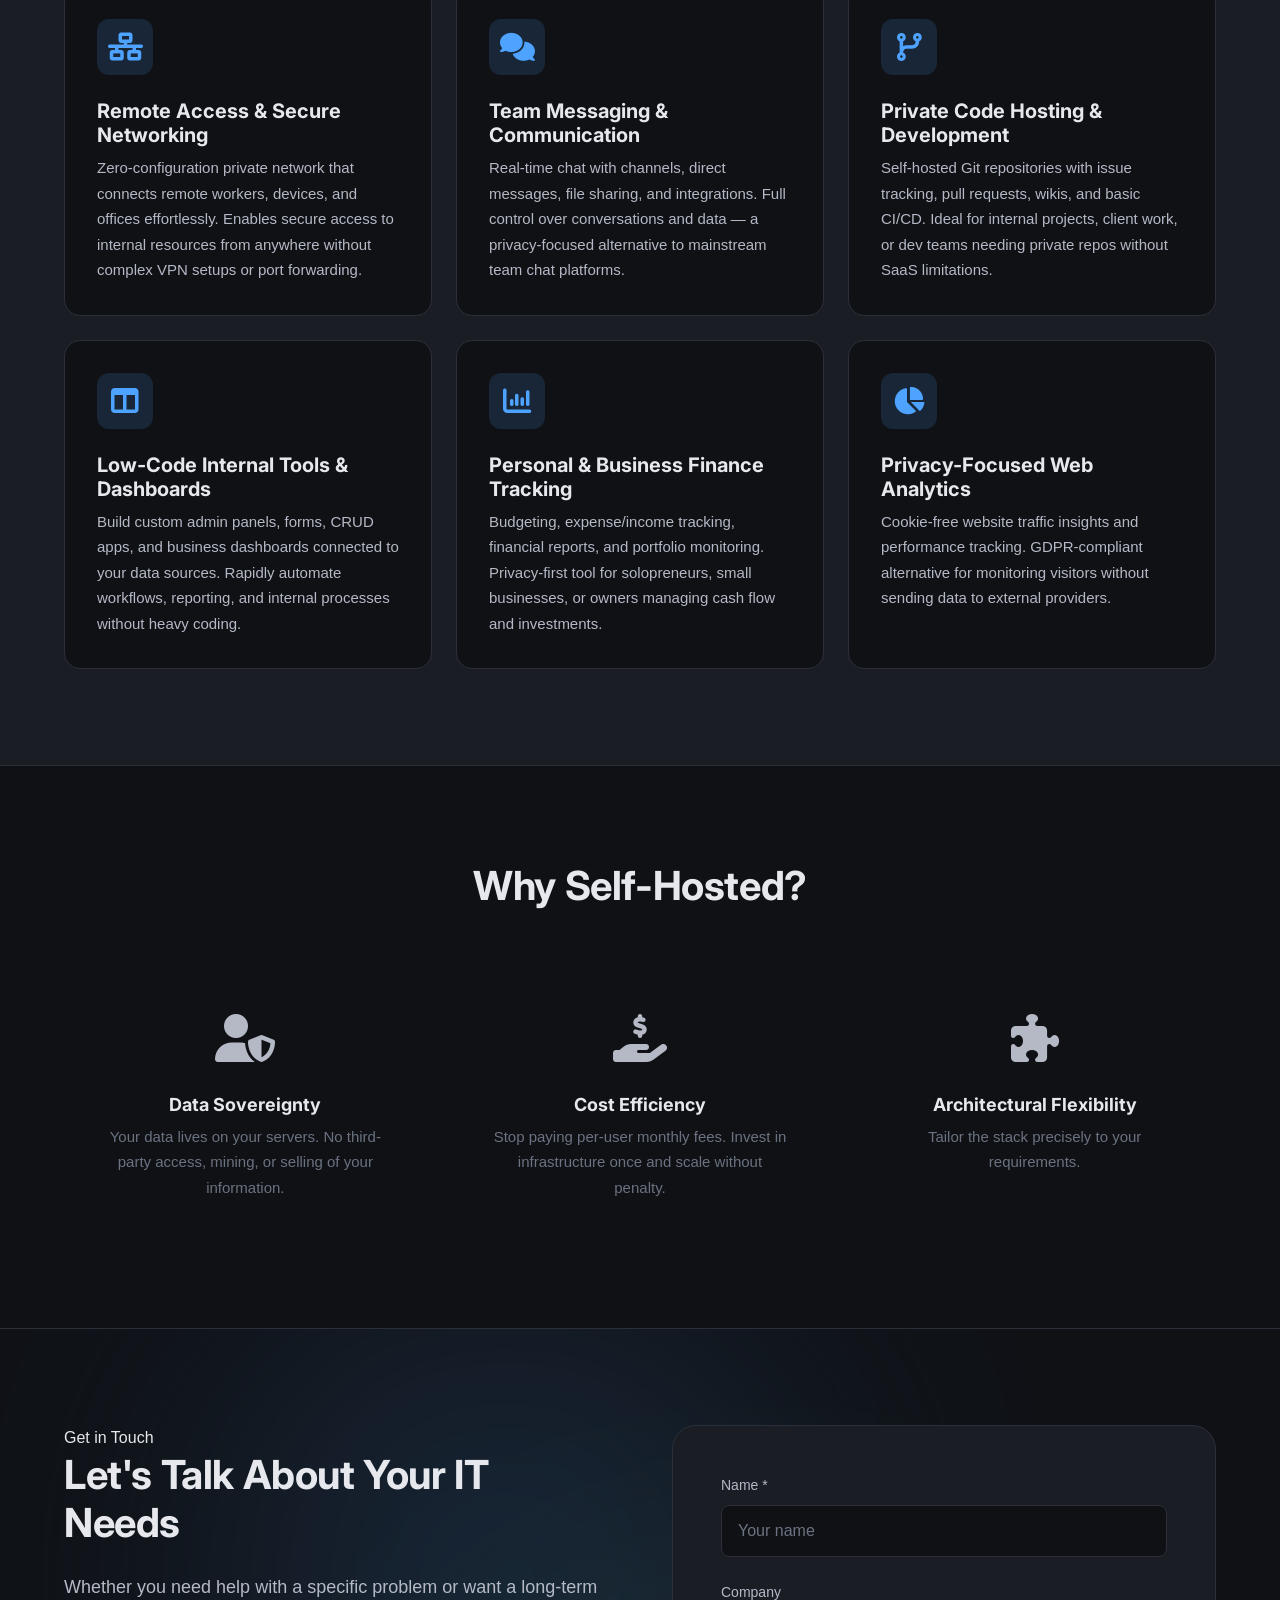
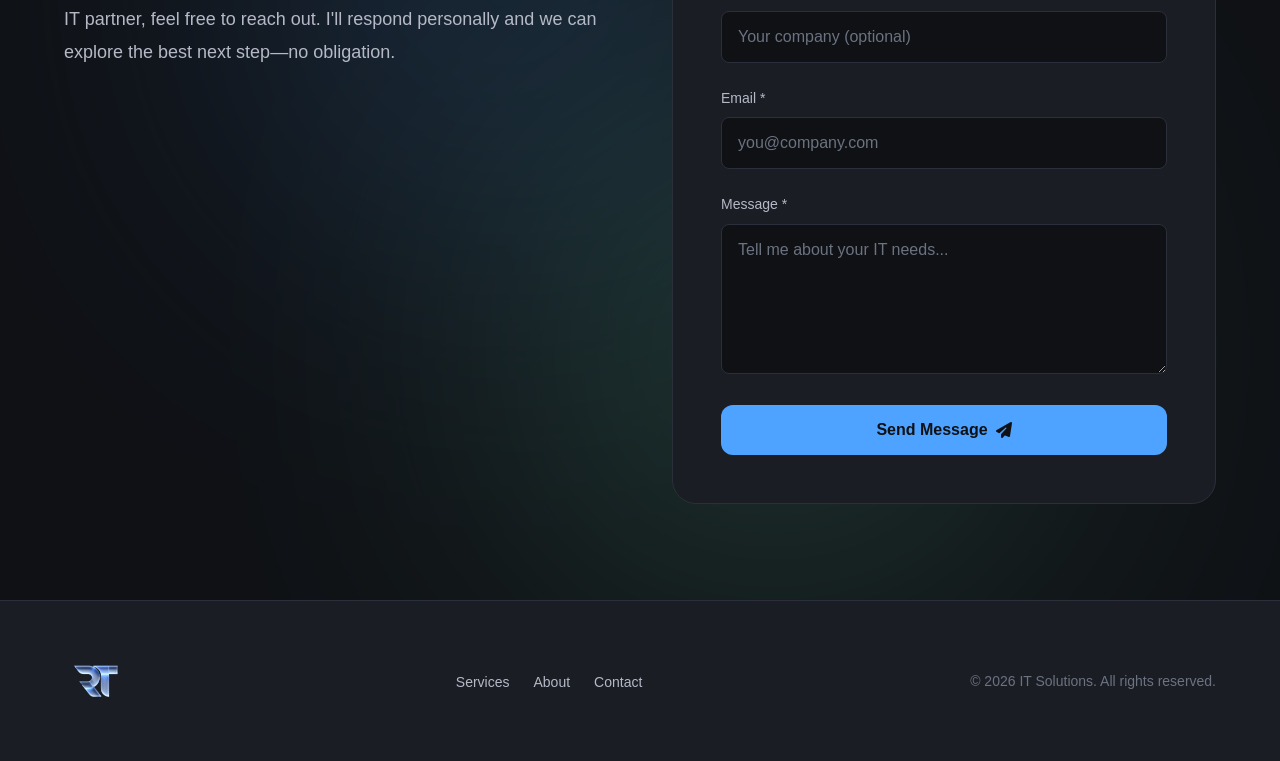
==== commit dd2595d4: "Add bulgarian translation" ====
--- a/index.html
+++ b/index.html
@@ -1,5 +1,5 @@
 <!DOCTYPE html>
-<html lang="en">
+<html lang="en" data-lang="en">
 <head>
     <meta charset="UTF-8">
     <meta name="viewport" content="width=device-width, initial-scale=1.0">
@@ -34,7 +34,7 @@
 </head>
 <body>
     <!-- Skip to main content link for accessibility -->
-    <a href="#main" class="skip-link">Skip to main content</a>
+    <a href="#main" class="skip-link" data-i18n="accessibility.skipLink">Skip to main content</a>
 
     <!-- ============================================
          NAVIGATION
@@ -49,10 +49,16 @@
 
             <!-- Navigation Links -->
             <ul class="nav-links">
-                <li><a href="#services" class="nav-link">Services</a></li>
-                <li><a href="#about" class="nav-link">About</a></li>
-                <li><a href="#contact" class="nav-link">Contact</a></li>
+                <li><a href="#services" class="nav-link" data-i18n="nav.services">Services</a></li>
+                <li><a href="#about" class="nav-link" data-i18n="nav.about">About</a></li>
+                <li><a href="#contact" class="nav-link" data-i18n="nav.contact">Contact</a></li>
             </ul>
+
+            <!-- Language Switcher -->
+            <button class="lang-switcher" aria-label="Switch language" title="Switch language">
+                <span class="lang-switcher-current">EN</span>
+                <i class="fa-solid fa-globe"></i>
+            </button>
 
             <!-- Mobile Menu Toggle -->
             <button class="nav-mobile-toggle" aria-label="Toggle navigation menu" aria-expanded="false">
@@ -90,21 +96,21 @@
                 <div class="hero-content">
                     <!-- Headline -->
                     <h1 id="hero-headline" class="hero-headline fade-in">
-                        Practical IT Solutions for <span class="gradient-text">Growing Businesses</span>
+                        <span data-i18n="hero.headline">Practical IT Solutions for </span><span class="gradient-text" data-i18n="hero.headlineHighlight">Growing Businesses</span>
                     </h1>
 
                     <!-- Subheadline -->
-                    <p class="hero-subheadline fade-in fade-in-delay-1">
+                    <p class="hero-subheadline fade-in fade-in-delay-1" data-i18n="hero.subheadline">
                         I help small and medium-sized companies build, secure, and maintain reliable IT systems—without unnecessary complexity.
                     </p>
 
                     <!-- CTA Buttons -->
                     <div class="hero-cta fade-in fade-in-delay-2">
                         <a href="#contact" class="btn btn-primary">
-                            Get in Touch
+                            <span data-i18n="hero.cta.primary">Get in Touch</span>
                             <i class="fa-solid fa-arrow-right"></i>
                         </a>
-                        <a href="#services" class="btn btn-secondary">
+                        <a href="#services" class="btn btn-secondary" data-i18n="hero.cta.secondary">
                             View Services
                         </a>
                     </div>
@@ -113,7 +119,7 @@
 
             <!-- Scroll Indicator -->
             <a href="#services" class="hero-scroll-indicator" aria-label="Scroll to services">
-                <span>Scroll</span>
+                <span data-i18n="hero.scroll">Scroll</span>
                 <i class="fa-solid fa-chevron-down"></i>
             </a>
         </section>
@@ -125,9 +131,9 @@
             <div class="container">
                 <!-- Section Header -->
                 <div class="services-header">
-                    <span class="section-label">What I Offer</span>
-                    <h2 id="services-heading">How I Can Help</h2>
-                    <p>Reliable, self-hosted solutions that give you complete control over your data and infrastructure.</p>
+                    <span class="section-label" data-i18n="services.label">What I Offer</span>
+                    <h2 id="services-heading" data-i18n="services.heading">How I Can Help</h2>
+                    <p data-i18n="services.description">Reliable, self-hosted solutions that give you complete control over your data and infrastructure.</p>
                 </div>
 
                 <!-- Services Grid -->
@@ -138,8 +144,8 @@
                         <div class="service-card-icon">
                             <i class="fa-solid fa-cloud"></i>
                         </div>
-                        <h3 class="service-card-title">Private Cloud Storage & File Sync</h3>
-                        <p class="service-card-description">
+                        <h3 class="service-card-title" data-i18n="services.cards.cloud.title">Private Cloud Storage & File Sync</h3>
+                        <p class="service-card-description" data-i18n="services.cards.cloud.description">
                             Securely store, sync, and share files across devices and teams. Includes built-in calendars, contacts, tasks, and collaborative document editing — a full replacement for commercial cloud drives with no subscription fees or data sharing.
                         </p>
                     </article>
@@ -149,8 +155,8 @@
                         <div class="service-card-icon">
                             <i class="fa-solid fa-users"></i>
                         </div>
-                        <h3 class="service-card-title">Team Collaboration & Knowledge Workspace</h3>
-                        <p class="service-card-description">
+                        <h3 class="service-card-title" data-i18n="services.cards.collaboration.title">Team Collaboration & Knowledge Workspace</h3>
+                        <p class="service-card-description" data-i18n="services.cards.collaboration.description">
                             All-in-one platform for notes, wikis, project boards, databases, whiteboards, and mind maps. Perfect for team brainstorming, documentation, task tracking, and replacing scattered productivity tools.
                         </p>
                     </article>
@@ -160,8 +166,8 @@
                         <div class="service-card-icon">
                             <i class="fa-solid fa-key"></i>
                         </div>
-                        <h3 class="service-card-title">Secure Password Management</h3>
-                        <p class="service-card-description">
+                        <h3 class="service-card-title" data-i18n="services.cards.password.title">Secure Password Management</h3>
+                        <p class="service-card-description" data-i18n="services.cards.password.description">
                             Centralized, encrypted password vault for individuals and teams. Features shared credentials, 2FA storage, secure sharing, and emergency access — enterprise-grade security without third-party risks or recurring costs.
                         </p>
                     </article>
@@ -171,8 +177,8 @@
                         <div class="service-card-icon">
                             <i class="fa-solid fa-network-wired"></i>
                         </div>
-                        <h3 class="service-card-title">Remote Access & Secure Networking</h3>
-                        <p class="service-card-description">
+                        <h3 class="service-card-title" data-i18n="services.cards.remote.title">Remote Access & Secure Networking</h3>
+                        <p class="service-card-description" data-i18n="services.cards.remote.description">
                             Zero-configuration private network that connects remote workers, devices, and offices effortlessly. Enables secure access to internal resources from anywhere without complex VPN setups or port forwarding.
                         </p>
                     </article>
@@ -182,8 +188,8 @@
                         <div class="service-card-icon">
                             <i class="fa-solid fa-comments"></i>
                         </div>
-                        <h3 class="service-card-title">Team Messaging & Communication</h3>
-                        <p class="service-card-description">
+                        <h3 class="service-card-title" data-i18n="services.cards.messaging.title">Team Messaging & Communication</h3>
+                        <p class="service-card-description" data-i18n="services.cards.messaging.description">
                             Real-time chat with channels, direct messages, file sharing, and integrations. Full control over conversations and data — a privacy-focused alternative to mainstream team chat platforms.
                         </p>
                     </article>
@@ -193,8 +199,8 @@
                         <div class="service-card-icon">
                             <i class="fa-solid fa-code-branch"></i>
                         </div>
-                        <h3 class="service-card-title">Private Code Hosting & Development</h3>
-                        <p class="service-card-description">
+                        <h3 class="service-card-title" data-i18n="services.cards.code.title">Private Code Hosting & Development</h3>
+                        <p class="service-card-description" data-i18n="services.cards.code.description">
                             Self-hosted Git repositories with issue tracking, pull requests, wikis, and basic CI/CD. Ideal for internal projects, client work, or dev teams needing private repos without SaaS limitations.
                         </p>
                     </article>
@@ -204,8 +210,8 @@
                         <div class="service-card-icon">
                             <i class="fa-solid fa-table-columns"></i>
                         </div>
-                        <h3 class="service-card-title">Low-Code Internal Tools & Dashboards</h3>
-                        <p class="service-card-description">
+                        <h3 class="service-card-title" data-i18n="services.cards.lowcode.title">Low-Code Internal Tools & Dashboards</h3>
+                        <p class="service-card-description" data-i18n="services.cards.lowcode.description">
                             Build custom admin panels, forms, CRUD apps, and business dashboards connected to your data sources. Rapidly automate workflows, reporting, and internal processes without heavy coding.
                         </p>
                     </article>
@@ -215,8 +221,8 @@
                         <div class="service-card-icon">
                             <i class="fa-solid fa-chart-column"></i>
                         </div>
-                        <h3 class="service-card-title">Personal & Business Finance Tracking</h3>
-                        <p class="service-card-description">
+                        <h3 class="service-card-title" data-i18n="services.cards.finance.title">Personal & Business Finance Tracking</h3>
+                        <p class="service-card-description" data-i18n="services.cards.finance.description">
                             Budgeting, expense/income tracking, financial reports, and portfolio monitoring. Privacy-first tool for solopreneurs, small businesses, or owners managing cash flow and investments.
                         </p>
                     </article>
@@ -226,8 +232,8 @@
                         <div class="service-card-icon">
                             <i class="fa-solid fa-chart-pie"></i>
                         </div>
-                        <h3 class="service-card-title">Privacy-Focused Web Analytics</h3>
-                        <p class="service-card-description">
+                        <h3 class="service-card-title" data-i18n="services.cards.analytics.title">Privacy-Focused Web Analytics</h3>
+                        <p class="service-card-description" data-i18n="services.cards.analytics.description">
                             Cookie-free website traffic insights and performance tracking. GDPR-compliant alternative for monitoring visitors without sending data to external providers.
                         </p>
                     </article>
@@ -243,7 +249,7 @@
             <div class="container">
                 <!-- Section Header -->
                 <div class="trust-header">
-                    <h2 id="trust-heading">Why Self-Hosted?</h2>
+                    <h2 id="trust-heading" data-i18n="trust.heading">Why Self-Hosted?</h2>
                 </div>
 
                 <!-- Trust Grid -->
@@ -253,8 +259,8 @@
                         <div class="trust-card-icon">
                             <i class="fa-solid fa-user-shield"></i>
                         </div>
-                        <h3 class="trust-card-title">Data Sovereignty</h3>
-                        <p class="trust-card-description">
+                        <h3 class="trust-card-title" data-i18n="trust.cards.sovereignty.title">Data Sovereignty</h3>
+                        <p class="trust-card-description" data-i18n="trust.cards.sovereignty.description">
                             Your data lives on your servers. No third-party access, mining, or selling of your information.
                         </p>
                     </article>
@@ -264,8 +270,8 @@
                         <div class="trust-card-icon">
                             <i class="fa-solid fa-hand-holding-dollar"></i>
                         </div>
-                        <h3 class="trust-card-title">Cost Efficiency</h3>
-                        <p class="trust-card-description">
+                        <h3 class="trust-card-title" data-i18n="trust.cards.cost.title">Cost Efficiency</h3>
+                        <p class="trust-card-description" data-i18n="trust.cards.cost.description">
                             Stop paying per-user monthly fees. Invest in infrastructure once and scale without penalty.
                         </p>
                     </article>
@@ -275,8 +281,8 @@
                         <div class="trust-card-icon">
                             <i class="fa-solid fa-puzzle-piece"></i>
                         </div>
-                        <h3 class="trust-card-title">Architectural Flexibility</h3>
-                        <p class="trust-card-description">
+                        <h3 class="trust-card-title" data-i18n="trust.cards.flexibility.title">Architectural Flexibility</h3>
+                        <p class="trust-card-description" data-i18n="trust.cards.flexibility.description">
                             Tailor the stack precisely to your requirements.
                         </p>
                     </article>
@@ -297,9 +303,9 @@
             <div class="container contact-container">
                 <!-- Content -->
                 <div class="contact-content fade-in">
-                    <span class="section-label">Get in Touch</span>
-                    <h2 id="contact-heading">Let's Talk About Your IT Needs</h2>
-                    <p>
+                    <span class="section-label" data-i18n="contact.label">Get in Touch</span>
+                    <h2 id="contact-heading" data-i18n="contact.heading">Let's Talk About Your IT Needs</h2>
+                    <p data-i18n="contact.description">
                         Whether you need help with a specific problem or want a long-term IT partner, feel free to reach out. I'll respond personally and we can explore the best next step—no obligation.
                     </p>
                 </div>
@@ -309,12 +315,13 @@
                     <form id="contact-form" class="contact-form" novalidate>
                         <!-- Name Field -->
                         <div class="form-group">
-                            <label for="name" class="form-label">Name <span aria-hidden="true">*</span></label>
+                            <label for="name" class="form-label" data-i18n="contact.form.name.label">Name <span aria-hidden="true">*</span></label>
                             <input
                                 type="text"
                                 id="name"
                                 name="name"
                                 class="form-input"
+                                data-i18n-placeholder="contact.form.name.placeholder"
                                 placeholder="Your name"
                                 required
                                 autocomplete="name"
@@ -324,12 +331,13 @@
 
                         <!-- Company Field -->
                         <div class="form-group">
-                            <label for="company" class="form-label">Company</label>
+                            <label for="company" class="form-label" data-i18n="contact.form.company.label">Company</label>
                             <input
                                 type="text"
                                 id="company"
                                 name="company"
                                 class="form-input"
+                                data-i18n-placeholder="contact.form.company.placeholder"
                                 placeholder="Your company (optional)"
                                 autocomplete="organization"
                             >
@@ -338,12 +346,13 @@
 
                         <!-- Email Field -->
                         <div class="form-group">
-                            <label for="email" class="form-label">Email <span aria-hidden="true">*</span></label>
+                            <label for="email" class="form-label" data-i18n="contact.form.email.label">Email <span aria-hidden="true">*</span></label>
                             <input
                                 type="email"
                                 id="email"
                                 name="email"
                                 class="form-input"
+                                data-i18n-placeholder="contact.form.email.placeholder"
                                 placeholder="you@company.com"
                                 required
                                 autocomplete="email"
@@ -353,11 +362,12 @@
 
                         <!-- Message Field -->
                         <div class="form-group">
-                            <label for="message" class="form-label">Message <span aria-hidden="true">*</span></label>
+                            <label for="message" class="form-label" data-i18n="contact.form.message.label">Message <span aria-hidden="true">*</span></label>
                             <textarea
                                 id="message"
                                 name="message"
                                 class="form-input form-textarea"
+                                data-i18n-placeholder="contact.form.message.placeholder"
                                 placeholder="Tell me about your IT needs..."
                                 required
                             ></textarea>
@@ -366,7 +376,7 @@
 
                         <!-- Submit Button -->
                         <button type="submit" class="btn btn-primary form-submit">
-                            <span>Send Message</span>
+                            <span data-i18n="contact.form.submit">Send Message</span>
                             <i class="fa-solid fa-paper-plane"></i>
                         </button>
                     </form>
@@ -376,8 +386,8 @@
                         <div class="form-success-icon">
                             <i class="fa-solid fa-check"></i>
                         </div>
-                        <h3>Message Sent!</h3>
-                        <p>Thank you for reaching out. I'll get back to you as soon as possible.</p>
+                        <h3 data-i18n="contact.success.title">Message Sent!</h3>
+                        <p data-i18n="contact.success.description">Thank you for reaching out. I'll get back to you as soon as possible.</p>
                     </div>
                 </div>
             </div>
@@ -397,14 +407,14 @@
 
             <!-- Footer Links -->
             <ul class="footer-links">
-                <li><a href="#services" class="footer-link">Services</a></li>
-                <li><a href="#about" class="footer-link">About</a></li>
-                <li><a href="#contact" class="footer-link">Contact</a></li>
+                <li><a href="#services" class="footer-link" data-i18n="nav.services">Services</a></li>
+                <li><a href="#about" class="footer-link" data-i18n="nav.about">About</a></li>
+                <li><a href="#contact" class="footer-link" data-i18n="nav.contact">Contact</a></li>
             </ul>
 
             <!-- Copyright -->
             <p class="footer-copyright">
-                &copy; <span id="current-year"></span> IT Solutions. All rights reserved.
+                &copy; <span id="current-year"></span> <span data-i18n="footer.copyright">IT Solutions. All rights reserved.</span>
             </p>
         </div>
     </footer>
--- a/style.css
+++ b/style.css
@@ -357,6 +357,37 @@
 
 .nav-mobile-toggle.active span:nth-child(3) {
     transform: rotate(-45deg) translate(5px, -6px);
+}
+
+/* Language Switcher */
+.lang-switcher {
+    display: flex;
+    align-items: center;
+    gap: var(--space-sm);
+    padding: var(--space-sm) var(--space-md);
+    background: var(--color-surface-elevated);
+    border: 1px solid var(--color-border);
+    border-radius: var(--radius-md);
+    color: var(--color-text-secondary);
+    font-size: 0.875rem;
+    font-weight: 600;
+    cursor: pointer;
+    transition: all var(--transition-fast);
+}
+
+.lang-switcher:hover {
+    background: var(--color-surface);
+    border-color: var(--color-accent);
+    color: var(--color-accent);
+}
+
+.lang-switcher i {
+    font-size: 1rem;
+}
+
+.lang-switcher-current {
+    min-width: 1.5rem;
+    text-align: center;
 }
 
 /* Mobile navigation */
@@ -404,6 +435,12 @@
     .nav-mobile-toggle {
         display: block;
     }
+
+    .lang-switcher {
+        position: absolute;
+        right: 60px;
+        padding: var(--space-xs) var(--space-sm);
+    }
 }
 
 /* ============================================
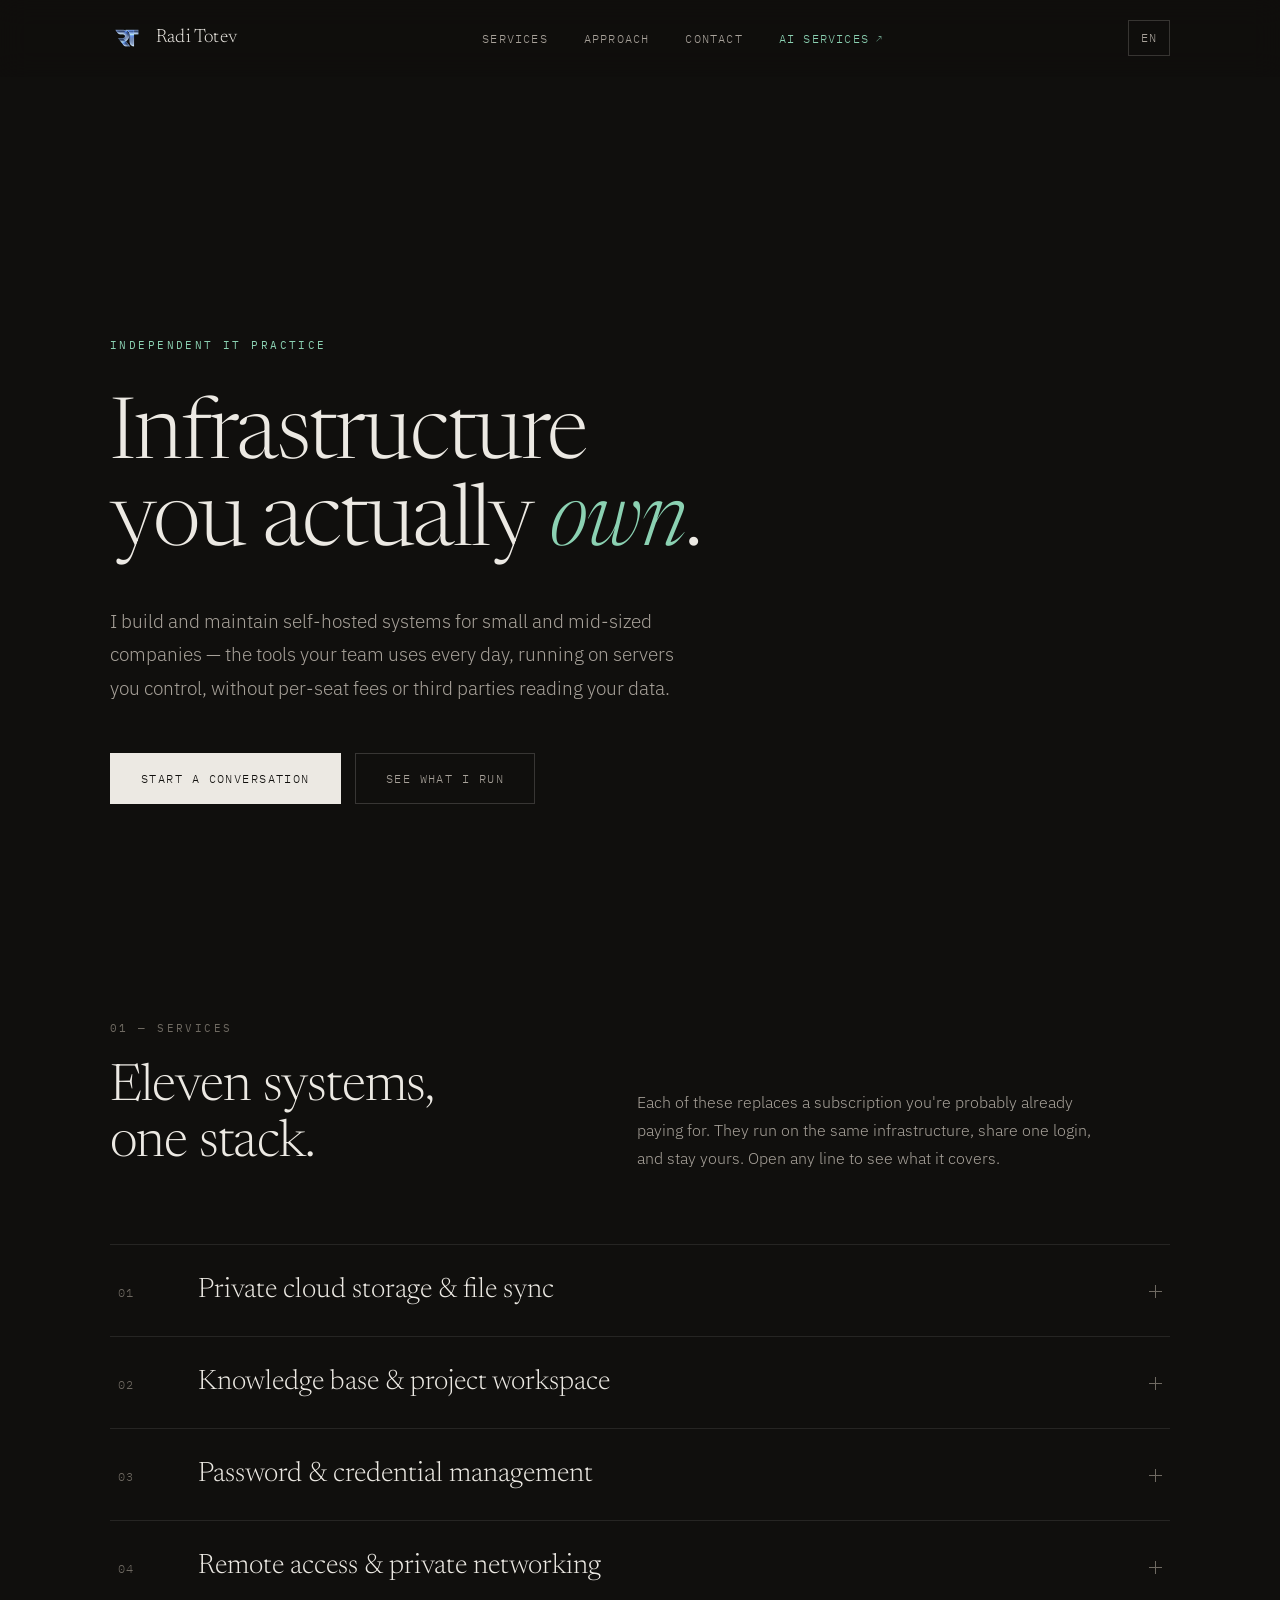
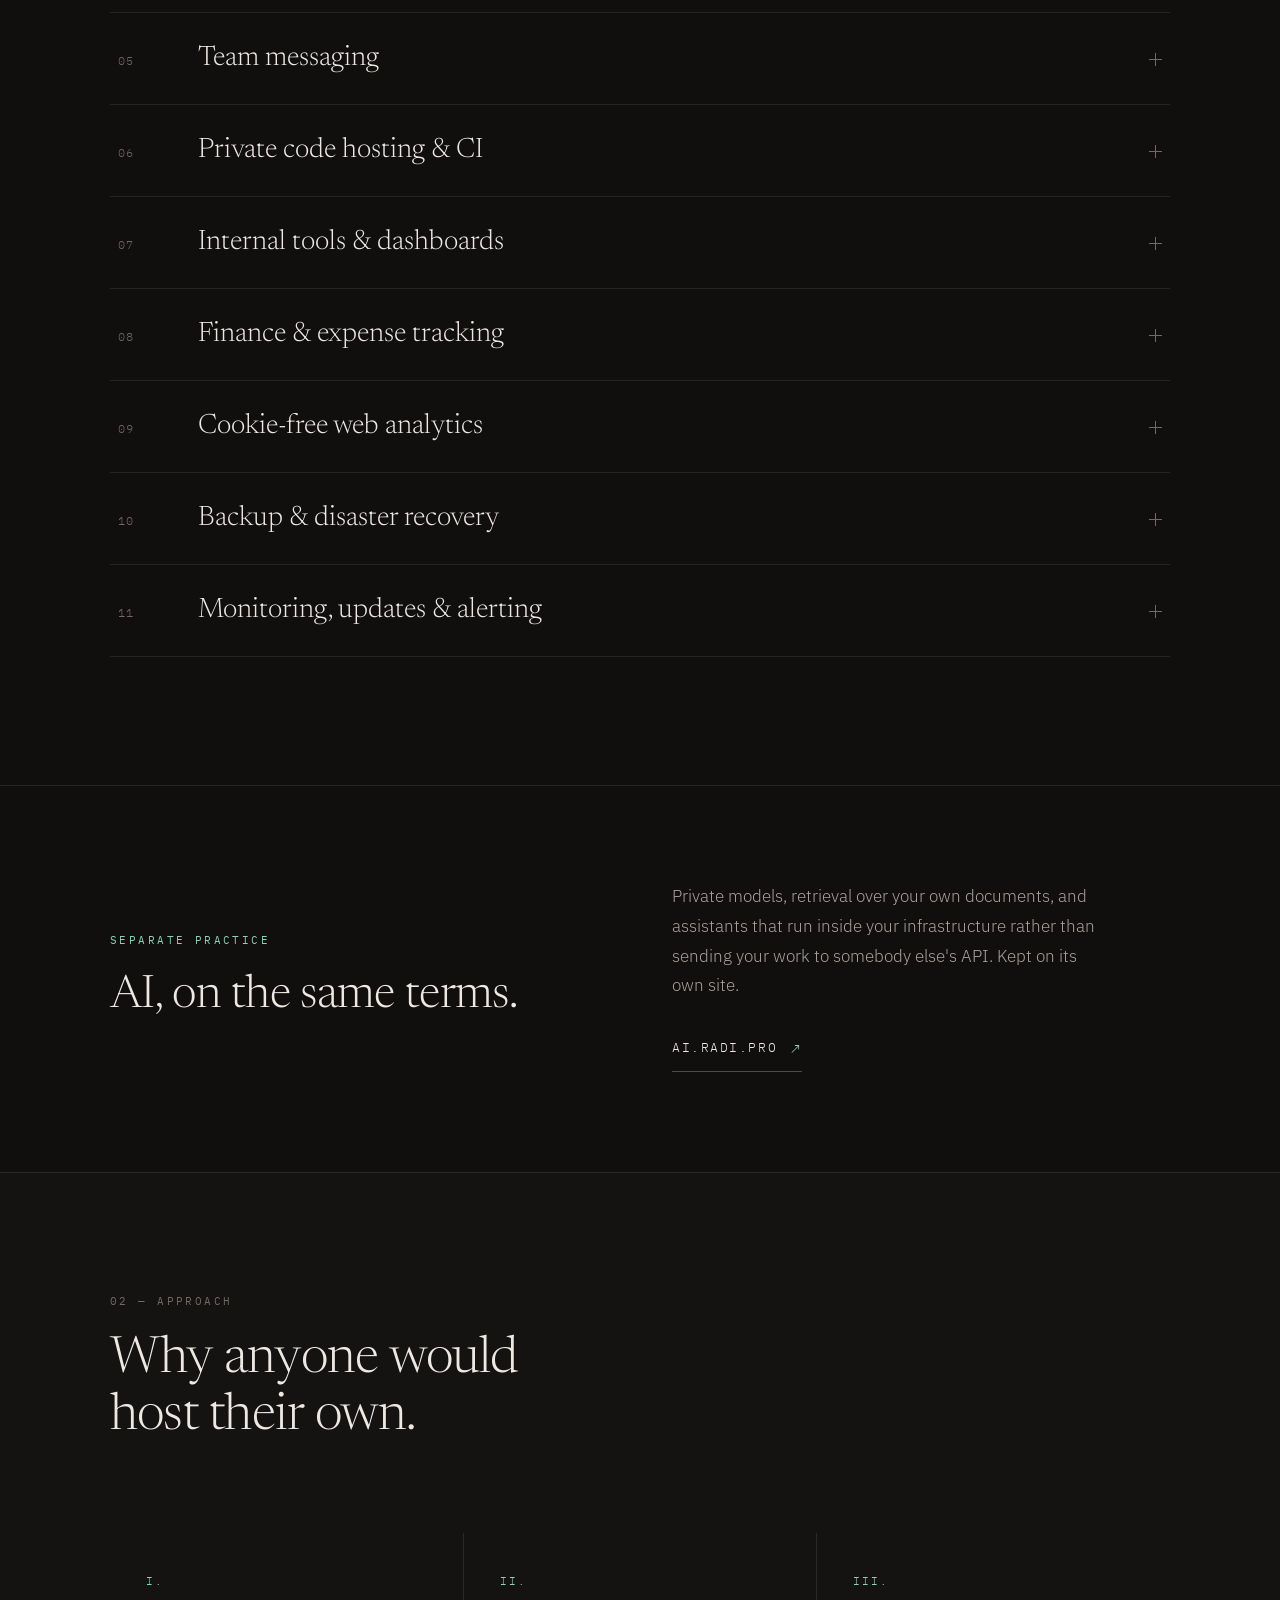
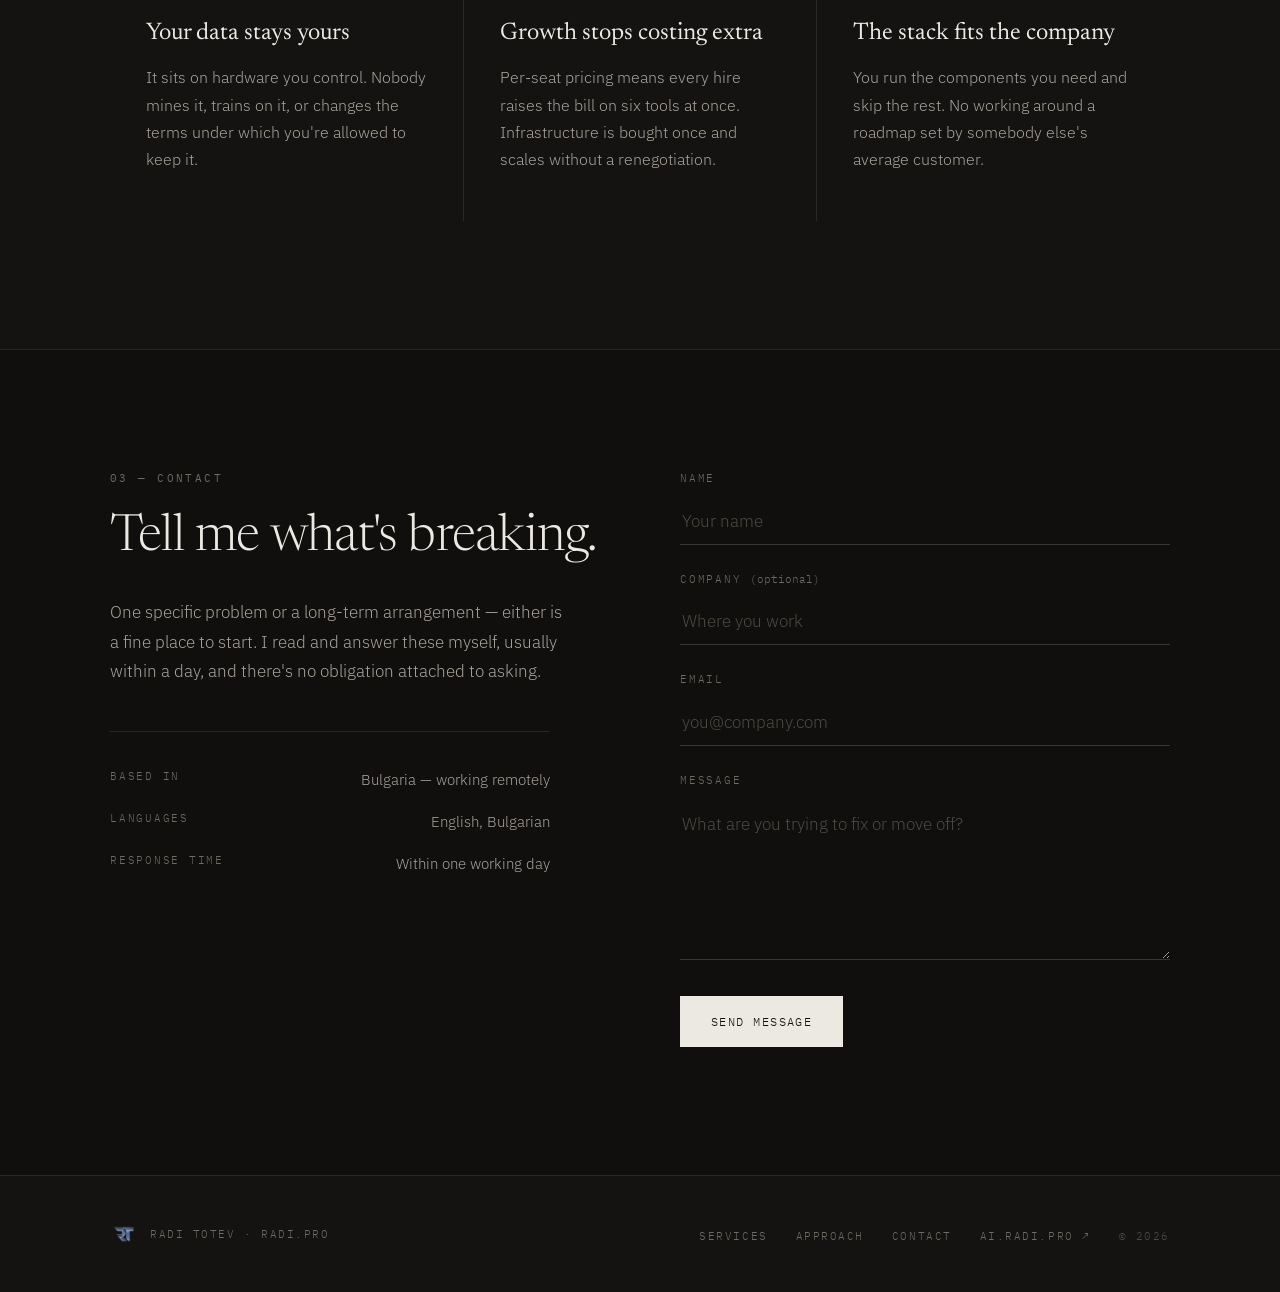
==== commit c69591fb: "Redesign site from Claude Design radipro project Dark editorial theme (serif/mono), expand to 11 ser" ====
--- a/index.html
+++ b/index.html
@@ -5,15 +5,68 @@
     <meta name="viewport" content="width=device-width, initial-scale=1.0">
 
     <!-- SEO Meta Tags -->
-    <title>Practical IT Solutions for Growing Businesses | Freelance IT Professional</title>
-    <meta name="description" content="I help small and medium-sized companies build, secure, and maintain reliable IT systems—without unnecessary complexity. Self-hosted solutions with full data ownership.">
-    <meta name="author" content="Your Name">
+    <title>Self-Hosted IT Infrastructure for Growing Companies | Radi Totev</title>
+    <meta name="description" content="I build and maintain self-hosted systems for small and mid-sized companies — cloud storage, collaboration, passwords, networking and backups running on servers you own, with no per-seat fees.">
+    <meta name="keywords" content="self-hosted IT, private cloud, data sovereignty, IT consulting, small business IT, secure infrastructure, freelance IT professional, backup and disaster recovery">
+    <meta name="author" content="Radi Totev">
+    <meta name="robots" content="index, follow">
+    <meta name="theme-color" content="#100f0d">
+    <link rel="canonical" href="https://www.radi.pro/">
+
+    <!-- Hreflang for multilingual SEO -->
+    <link rel="alternate" hreflang="en" href="https://www.radi.pro/">
+    <link rel="alternate" hreflang="bg" href="https://www.radi.pro/?lang=bg">
+    <link rel="alternate" hreflang="x-default" href="https://www.radi.pro/">
 
     <!-- Open Graph / Social Media -->
     <meta property="og:type" content="website">
-    <meta property="og:title" content="Practical IT Solutions for Growing Businesses">
-    <meta property="og:description" content="I help small and medium-sized companies build, secure, and maintain reliable IT systems—without unnecessary complexity.">
-    <meta property="og:image" content="assets/og-image.png">
+    <meta property="og:url" content="https://www.radi.pro/">
+    <meta property="og:site_name" content="Radi Totev — IT Solutions">
+    <meta property="og:locale" content="en_US">
+    <meta property="og:locale:alternate" content="bg_BG">
+    <meta property="og:title" content="Infrastructure you actually own">
+    <meta property="og:description" content="Self-hosted systems for small and mid-sized companies, running on servers you control — without per-seat fees or third parties reading your data.">
+    <meta property="og:image" content="https://www.radi.pro/assets/og-image.png">
+    <meta property="og:image:width" content="1200">
+    <meta property="og:image:height" content="630">
+    <meta property="og:image:alt" content="Radi Totev — self-hosted IT infrastructure">
+
+    <!-- Twitter Card -->
+    <meta name="twitter:card" content="summary_large_image">
+    <meta name="twitter:title" content="Infrastructure you actually own">
+    <meta name="twitter:description" content="Self-hosted systems for small and mid-sized companies, running on servers you control.">
+    <meta name="twitter:image" content="https://www.radi.pro/assets/og-image.png">
+    <meta name="twitter:image:alt" content="Radi Totev — self-hosted IT infrastructure">
+
+    <!-- Structured Data (JSON-LD) -->
+    <script type="application/ld+json">
+    {
+        "@context": "https://schema.org",
+        "@type": "ProfessionalService",
+        "name": "Radi Totev - IT Solutions",
+        "description": "I build and maintain self-hosted systems for small and mid-sized companies — cloud storage, collaboration, passwords, networking, backups and monitoring on infrastructure you own.",
+        "url": "https://www.radi.pro/",
+        "logo": "https://www.radi.pro/assets/logo.png",
+        "image": "https://www.radi.pro/assets/og-image.png",
+        "priceRange": "$$",
+        "areaServed": { "@type": "Place", "name": "Worldwide" },
+        "serviceType": [
+            "IT Consulting",
+            "Self-Hosted Solutions",
+            "Private Cloud Storage",
+            "Team Collaboration Tools",
+            "Secure Password Management",
+            "Remote Access Solutions",
+            "Private Code Hosting",
+            "Internal Tools and Dashboards",
+            "Web Analytics",
+            "Backup and Disaster Recovery",
+            "Infrastructure Monitoring"
+        ],
+        "founder": { "@type": "Person", "name": "Radi Totev" },
+        "sameAs": ["https://ai.radi.pro"]
+    }
+    </script>
 
     <!-- Favicon -->
     <link rel="apple-touch-icon" sizes="180x180" href="assets/favicon/apple-touch-icon.png">
@@ -21,47 +74,51 @@
     <link rel="icon" type="image/png" sizes="16x16" href="assets/favicon/favicon-16x16.png">
     <link rel="manifest" href="assets/favicon/site.webmanifest">
 
-    <!-- Google Fonts - Inter for headings -->
+    <!-- Fonts -->
     <link rel="preconnect" href="https://fonts.googleapis.com">
     <link rel="preconnect" href="https://fonts.gstatic.com" crossorigin>
-    <link href="https://fonts.googleapis.com/css2?family=Inter:wght@400;500;600;700&display=swap" rel="stylesheet">
-
-    <!-- Font Awesome -->
-    <link rel="stylesheet" href="https://cdnjs.cloudflare.com/ajax/libs/font-awesome/6.5.1/css/all.min.css" integrity="sha512-DTOQO9RWCH3ppGqcWaEA1BIZOC6xxalwEsw9c2QQeAIftl+Vegovlnee1c9QX4TctnWMn13TZye+giMm8e2LwA==" crossorigin="anonymous" referrerpolicy="no-referrer" />
+    <link href="https://fonts.googleapis.com/css2?family=Newsreader:ital,opsz,wght@0,6..72,300..600;1,6..72,300..500&family=IBM+Plex+Sans:wght@300;400;500&family=IBM+Plex+Mono:wght@400;500&display=swap" rel="stylesheet">
 
     <!-- Stylesheet -->
     <link rel="stylesheet" href="style.css">
+
+    <!-- Privacy-friendly analytics by Plausible -->
+    <script async src="https://analytics.radi.pro/js/pa-_RwppZNgy5MrmGpZ4Vivo.js"></script>
+    <script>
+      window.plausible=window.plausible||function(){(plausible.q=plausible.q||[]).push(arguments)},plausible.init=plausible.init||function(i){plausible.o=i||{}};
+      plausible.init()
+    </script>
 </head>
 <body>
-    <!-- Skip to main content link for accessibility -->
     <a href="#main" class="skip-link" data-i18n="accessibility.skipLink">Skip to main content</a>
 
     <!-- ============================================
          NAVIGATION
          ============================================ -->
     <nav class="nav" role="navigation" aria-label="Main navigation">
-        <div class="container nav-container">
-            <!-- Logo -->
-            <a href="#" class="nav-logo" aria-label="Home">
-                <img src="assets/logo.png" alt="Logo" class="nav-logo-img">
-                <span>IT Solutions</span>
+        <div class="wrap nav-inner">
+            <a href="#top" class="nav-logo" aria-label="Home">
+                <img src="assets/logo.png" alt="">
+                <span>Radi Totev</span>
             </a>
 
-            <!-- Navigation Links -->
             <ul class="nav-links">
                 <li><a href="#services" class="nav-link" data-i18n="nav.services">Services</a></li>
-                <li><a href="#about" class="nav-link" data-i18n="nav.about">About</a></li>
+                <li><a href="#approach" class="nav-link" data-i18n="nav.approach">Approach</a></li>
                 <li><a href="#contact" class="nav-link" data-i18n="nav.contact">Contact</a></li>
+                <li>
+                    <a href="https://ai.radi.pro" class="nav-link nav-link--ai" target="_blank" rel="noopener">
+                        <span data-i18n="nav.ai">AI Services</span>
+                        <span class="arr" aria-hidden="true">&#8599;</span>
+                    </a>
+                </li>
             </ul>
 
-            <!-- Language Switcher -->
             <button class="lang-switcher" aria-label="Switch language" title="Switch language">
                 <span class="lang-switcher-current">EN</span>
-                <i class="fa-solid fa-globe"></i>
             </button>
 
-            <!-- Mobile Menu Toggle -->
-            <button class="nav-mobile-toggle" aria-label="Toggle navigation menu" aria-expanded="false">
+            <button class="nav-toggle" aria-label="Toggle navigation menu" aria-expanded="false">
                 <span></span>
                 <span></span>
                 <span></span>
@@ -69,325 +126,296 @@
         </div>
     </nav>
 
-    <!-- ============================================
-         MAIN CONTENT
-         ============================================ -->
     <main id="main">
 
         <!-- ============================================
-             HERO SECTION
+             HERO
              ============================================ -->
-        <section class="hero section" aria-labelledby="hero-headline">
-            <!-- Video Background -->
-            <div class="hero-video-wrapper" aria-hidden="true">
-                <video class="hero-video" autoplay muted loop playsinline>
+        <section class="hero" id="top" aria-labelledby="hero-headline">
+            <div class="hero-media" aria-hidden="true">
+                <video autoplay muted loop playsinline preload="auto">
                     <source src="assets/hero.mp4" type="video/mp4">
                 </video>
-                <div class="hero-video-overlay"></div>
             </div>
 
-            <!-- Background decorative elements -->
-            <div class="hero-bg" aria-hidden="true">
-                <div class="hero-bg-gradient hero-bg-gradient--1"></div>
-                <div class="hero-bg-gradient hero-bg-gradient--2"></div>
+            <div class="wrap hero-inner">
+                <span class="eyebrow eyebrow--accent rise" data-i18n="hero.eyebrow">Independent IT practice</span>
+                <h1 id="hero-headline" class="rise rise-1">
+                    <span data-i18n="hero.headline">Infrastructure you actually </span><em data-i18n="hero.headlineEm">own</em><span data-i18n="hero.headlineEnd">.</span>
+                </h1>
+                <p class="hero-sub lede rise rise-2" data-i18n="hero.subheadline">I build and maintain self-hosted systems for small and mid-sized companies &mdash; the tools your team uses every day, running on servers you control, without per-seat fees or third parties reading your data.</p>
+                <div class="hero-cta rise rise-3">
+                    <a href="#contact" class="btn btn--solid" data-i18n="hero.cta.primary">Start a conversation</a>
+                    <a href="#services" class="btn btn--ghost" data-i18n="hero.cta.secondary">See what I run</a>
+                </div>
             </div>
-
-            <div class="container">
-                <div class="hero-content">
-                    <!-- Headline -->
-                    <h1 id="hero-headline" class="hero-headline fade-in">
-                        <span data-i18n="hero.headline">Practical IT Solutions for </span><span class="gradient-text" data-i18n="hero.headlineHighlight">Growing Businesses</span>
-                    </h1>
-
-                    <!-- Subheadline -->
-                    <p class="hero-subheadline fade-in fade-in-delay-1" data-i18n="hero.subheadline">
-                        I help small and medium-sized companies build, secure, and maintain reliable IT systems—without unnecessary complexity.
-                    </p>
-
-                    <!-- CTA Buttons -->
-                    <div class="hero-cta fade-in fade-in-delay-2">
-                        <a href="#contact" class="btn btn-primary">
-                            <span data-i18n="hero.cta.primary">Get in Touch</span>
-                            <i class="fa-solid fa-arrow-right"></i>
-                        </a>
-                        <a href="#services" class="btn btn-secondary" data-i18n="hero.cta.secondary">
-                            View Services
-                        </a>
-                    </div>
+        </section>
+
+        <!-- ============================================
+             SERVICES
+             ============================================ -->
+        <section id="services" class="section" aria-labelledby="services-heading">
+            <div class="wrap">
+                <div class="svc-head">
+                    <div>
+                        <span class="eyebrow" data-i18n="services.label">01 &mdash; Services</span>
+                        <h2 id="services-heading" class="display" data-i18n="services.heading">Eleven systems, one stack.</h2>
+                    </div>
+                    <p class="lede" data-i18n="services.description">Each of these replaces a subscription you're probably already paying for. They run on the same infrastructure, share one login, and stay yours. Open any line to see what it covers.</p>
+                </div>
+
+                <div class="svc-list">
+
+                    <div class="svc-item">
+                        <button class="svc-row" type="button" aria-expanded="false" aria-controls="svc-cloud">
+                            <span class="svc-num">01</span>
+                            <span class="svc-title" data-i18n="services.items.cloud.title">Private cloud storage &amp; file sync</span>
+                            <span class="svc-mark" aria-hidden="true"></span>
+                        </button>
+                        <div class="svc-body" id="svc-cloud" role="region">
+                            <div>
+                                <p><span data-i18n="services.items.cloud.description">Files, calendars, contacts and shared documents in one place, synced across every device your team uses. Collaborative editing included. Behaves like the commercial drives, with no seat pricing and no data leaving your server.</span></p>
+                            </div>
+                        </div>
+                    </div>
+
+                    <div class="svc-item">
+                        <button class="svc-row" type="button" aria-expanded="false" aria-controls="svc-workspace">
+                            <span class="svc-num">02</span>
+                            <span class="svc-title" data-i18n="services.items.workspace.title">Knowledge base &amp; project workspace</span>
+                            <span class="svc-mark" aria-hidden="true"></span>
+                        </button>
+                        <div class="svc-body" id="svc-workspace" role="region">
+                            <div>
+                                <p><span data-i18n="services.items.workspace.description">Notes, wikis, boards, databases and whiteboards in a single workspace. The place documentation actually gets written and tasks stop living in four different tools.</span></p>
+                            </div>
+                        </div>
+                    </div>
+
+                    <div class="svc-item">
+                        <button class="svc-row" type="button" aria-expanded="false" aria-controls="svc-password">
+                            <span class="svc-num">03</span>
+                            <span class="svc-title" data-i18n="services.items.password.title">Password &amp; credential management</span>
+                            <span class="svc-mark" aria-hidden="true"></span>
+                        </button>
+                        <div class="svc-body" id="svc-password" role="region">
+                            <div>
+                                <p><span data-i18n="services.items.password.description">An encrypted vault for the whole company: shared credentials, 2FA codes, secure hand-offs and emergency access. The same security model the enterprise tools use, without trusting a vendor with the keys.</span></p>
+                            </div>
+                        </div>
+                    </div>
+
+                    <div class="svc-item">
+                        <button class="svc-row" type="button" aria-expanded="false" aria-controls="svc-remote">
+                            <span class="svc-num">04</span>
+                            <span class="svc-title" data-i18n="services.items.remote.title">Remote access &amp; private networking</span>
+                            <span class="svc-mark" aria-hidden="true"></span>
+                        </button>
+                        <div class="svc-body" id="svc-remote" role="region">
+                            <div>
+                                <p><span data-i18n="services.items.remote.description">A private network that connects staff, offices and devices without VPN configuration or port forwarding. Internal systems reachable from anywhere, invisible to everyone else.</span></p>
+                            </div>
+                        </div>
+                    </div>
+
+                    <div class="svc-item">
+                        <button class="svc-row" type="button" aria-expanded="false" aria-controls="svc-messaging">
+                            <span class="svc-num">05</span>
+                            <span class="svc-title" data-i18n="services.items.messaging.title">Team messaging</span>
+                            <span class="svc-mark" aria-hidden="true"></span>
+                        </button>
+                        <div class="svc-body" id="svc-messaging" role="region">
+                            <div>
+                                <p><span data-i18n="services.items.messaging.description">Channels, direct messages, file sharing and integrations — with the message history stored on your side rather than rented back to you a year at a time.</span></p>
+                            </div>
+                        </div>
+                    </div>
+
+                    <div class="svc-item">
+                        <button class="svc-row" type="button" aria-expanded="false" aria-controls="svc-code">
+                            <span class="svc-num">06</span>
+                            <span class="svc-title" data-i18n="services.items.code.title">Private code hosting &amp; CI</span>
+                            <span class="svc-mark" aria-hidden="true"></span>
+                        </button>
+                        <div class="svc-body" id="svc-code" role="region">
+                            <div>
+                                <p><span data-i18n="services.items.code.description">Git repositories with issues, pull requests, wikis and build pipelines. Unlimited private repos for internal work and client projects, no minute quotas.</span></p>
+                            </div>
+                        </div>
+                    </div>
+
+                    <div class="svc-item">
+                        <button class="svc-row" type="button" aria-expanded="false" aria-controls="svc-tools">
+                            <span class="svc-num">07</span>
+                            <span class="svc-title" data-i18n="services.items.tools.title">Internal tools &amp; dashboards</span>
+                            <span class="svc-mark" aria-hidden="true"></span>
+                        </button>
+                        <div class="svc-body" id="svc-tools" role="region">
+                            <div>
+                                <p><span data-i18n="services.items.tools.description">Admin panels, forms and reporting views built on top of the data you already have. Useful for the workflows that currently live in a spreadsheet somebody guards.</span></p>
+                            </div>
+                        </div>
+                    </div>
+
+                    <div class="svc-item">
+                        <button class="svc-row" type="button" aria-expanded="false" aria-controls="svc-finance">
+                            <span class="svc-num">08</span>
+                            <span class="svc-title" data-i18n="services.items.finance.title">Finance &amp; expense tracking</span>
+                            <span class="svc-mark" aria-hidden="true"></span>
+                        </button>
+                        <div class="svc-body" id="svc-finance" role="region">
+                            <div>
+                                <p><span data-i18n="services.items.finance.description">Budgets, income and expense tracking, reports and portfolio monitoring for owner-managed businesses. Financial detail that never touches a third-party account.</span></p>
+                            </div>
+                        </div>
+                    </div>
+
+                    <div class="svc-item">
+                        <button class="svc-row" type="button" aria-expanded="false" aria-controls="svc-analytics">
+                            <span class="svc-num">09</span>
+                            <span class="svc-title" data-i18n="services.items.analytics.title">Cookie-free web analytics</span>
+                            <span class="svc-mark" aria-hidden="true"></span>
+                        </button>
+                        <div class="svc-body" id="svc-analytics" role="region">
+                            <div>
+                                <p><span data-i18n="services.items.analytics.description">Traffic and performance figures without cookies, consent banners or a data-sharing arrangement. GDPR-clean by construction. This site runs it.</span></p>
+                            </div>
+                        </div>
+                    </div>
+
+                    <div class="svc-item">
+                        <button class="svc-row" type="button" aria-expanded="false" aria-controls="svc-backup">
+                            <span class="svc-num">10</span>
+                            <span class="svc-title" data-i18n="services.items.backup.title">Backup &amp; disaster recovery</span>
+                            <span class="svc-mark" aria-hidden="true"></span>
+                        </button>
+                        <div class="svc-body" id="svc-backup" role="region">
+                            <div>
+                                <p><span data-i18n="services.items.backup.description">Encrypted, versioned, off-site backups of every system above, with restores tested on a schedule rather than assumed. The part nobody thinks about until the morning they need it.</span></p>
+                            </div>
+                        </div>
+                    </div>
+
+                    <div class="svc-item">
+                        <button class="svc-row" type="button" aria-expanded="false" aria-controls="svc-monitoring">
+                            <span class="svc-num">11</span>
+                            <span class="svc-title" data-i18n="services.items.monitoring.title">Monitoring, updates &amp; alerting</span>
+                            <span class="svc-mark" aria-hidden="true"></span>
+                        </button>
+                        <div class="svc-body" id="svc-monitoring" role="region">
+                            <div>
+                                <p><span data-i18n="services.items.monitoring.description">Uptime checks, resource alerts and a patching routine for the whole stack. You hear about a problem from me, before your team files a ticket about it.</span></p>
+                            </div>
+                        </div>
+                    </div>
+
                 </div>
             </div>
-
-            <!-- Scroll Indicator -->
-            <a href="#services" class="hero-scroll-indicator" aria-label="Scroll to services">
-                <span data-i18n="hero.scroll">Scroll</span>
-                <i class="fa-solid fa-chevron-down"></i>
+        </section>
+
+        <!-- ============================================
+             AI BAND
+             ============================================ -->
+        <section class="section--ruled" aria-labelledby="ai-heading">
+            <a href="https://ai.radi.pro" class="ai-band" target="_blank" rel="noopener">
+                <div class="ai-inner">
+                    <div>
+                        <span class="eyebrow eyebrow--accent" data-i18n="ai.label">Separate practice</span>
+                        <h2 id="ai-heading" class="display" data-i18n="ai.heading">AI, on the same terms.</h2>
+                    </div>
+                    <div>
+                        <p class="lede" data-i18n="ai.description">Private models, retrieval over your own documents, and assistants that run inside your infrastructure rather than sending your work to somebody else's API. Kept on its own site.</p>
+                        <span class="ai-cue">ai.radi.pro <span class="arr" aria-hidden="true">&#8599;</span></span>
+                    </div>
+                </div>
             </a>
         </section>
 
         <!-- ============================================
-             SERVICES SECTION
+             APPROACH
              ============================================ -->
-        <section id="services" class="services section" aria-labelledby="services-heading">
-            <div class="container">
-                <!-- Section Header -->
-                <div class="services-header">
-                    <span class="section-label" data-i18n="services.label">What I Offer</span>
-                    <h2 id="services-heading" data-i18n="services.heading">How I Can Help</h2>
-                    <p data-i18n="services.description">Reliable, self-hosted solutions that give you complete control over your data and infrastructure.</p>
-                </div>
-
-                <!-- Services Grid -->
-                <div class="services-grid">
-
-                    <!-- Service 1: Private Cloud Storage -->
-                    <article class="service-card fade-in fade-in-delay-1">
-                        <div class="service-card-icon">
-                            <i class="fa-solid fa-cloud"></i>
-                        </div>
-                        <h3 class="service-card-title" data-i18n="services.cards.cloud.title">Private Cloud Storage & File Sync</h3>
-                        <p class="service-card-description" data-i18n="services.cards.cloud.description">
-                            Securely store, sync, and share files across devices and teams. Includes built-in calendars, contacts, tasks, and collaborative document editing — a full replacement for commercial cloud drives with no subscription fees or data sharing.
-                        </p>
+        <section id="approach" class="section section--ruled section--sunk" aria-labelledby="approach-heading">
+            <div class="wrap">
+                <div class="approach-head">
+                    <span class="eyebrow" data-i18n="approach.label">02 &mdash; Approach</span>
+                    <h2 id="approach-heading" class="display" data-i18n="approach.heading">Why anyone would host their own.</h2>
+                </div>
+
+                <div class="approach-grid">
+                    <article class="approach-card">
+                        <span class="numeral" aria-hidden="true">I.</span>
+                        <h3 data-i18n="approach.cards.sovereignty.title">Your data stays yours</h3>
+                        <p data-i18n="approach.cards.sovereignty.description">It sits on hardware you control. Nobody mines it, trains on it, or changes the terms under which you're allowed to keep it.</p>
                     </article>
-
-                    <!-- Service 2: Team Collaboration -->
-                    <article class="service-card fade-in fade-in-delay-2">
-                        <div class="service-card-icon">
-                            <i class="fa-solid fa-users"></i>
-                        </div>
-                        <h3 class="service-card-title" data-i18n="services.cards.collaboration.title">Team Collaboration & Knowledge Workspace</h3>
-                        <p class="service-card-description" data-i18n="services.cards.collaboration.description">
-                            All-in-one platform for notes, wikis, project boards, databases, whiteboards, and mind maps. Perfect for team brainstorming, documentation, task tracking, and replacing scattered productivity tools.
-                        </p>
+                    <article class="approach-card">
+                        <span class="numeral" aria-hidden="true">II.</span>
+                        <h3 data-i18n="approach.cards.cost.title">Growth stops costing extra</h3>
+                        <p data-i18n="approach.cards.cost.description">Per-seat pricing means every hire raises the bill on six tools at once. Infrastructure is bought once and scales without a renegotiation.</p>
                     </article>
-
-                    <!-- Service 3: Password Management -->
-                    <article class="service-card fade-in fade-in-delay-3">
-                        <div class="service-card-icon">
-                            <i class="fa-solid fa-key"></i>
-                        </div>
-                        <h3 class="service-card-title" data-i18n="services.cards.password.title">Secure Password Management</h3>
-                        <p class="service-card-description" data-i18n="services.cards.password.description">
-                            Centralized, encrypted password vault for individuals and teams. Features shared credentials, 2FA storage, secure sharing, and emergency access — enterprise-grade security without third-party risks or recurring costs.
-                        </p>
+                    <article class="approach-card">
+                        <span class="numeral" aria-hidden="true">III.</span>
+                        <h3 data-i18n="approach.cards.flexibility.title">The stack fits the company</h3>
+                        <p data-i18n="approach.cards.flexibility.description">You run the components you need and skip the rest. No working around a roadmap set by somebody else's average customer.</p>
                     </article>
-
-                    <!-- Service 4: Remote Access -->
-                    <article class="service-card fade-in fade-in-delay-4">
-                        <div class="service-card-icon">
-                            <i class="fa-solid fa-network-wired"></i>
-                        </div>
-                        <h3 class="service-card-title" data-i18n="services.cards.remote.title">Remote Access & Secure Networking</h3>
-                        <p class="service-card-description" data-i18n="services.cards.remote.description">
-                            Zero-configuration private network that connects remote workers, devices, and offices effortlessly. Enables secure access to internal resources from anywhere without complex VPN setups or port forwarding.
-                        </p>
-                    </article>
-
-                    <!-- Service 5: Team Messaging -->
-                    <article class="service-card fade-in fade-in-delay-5">
-                        <div class="service-card-icon">
-                            <i class="fa-solid fa-comments"></i>
-                        </div>
-                        <h3 class="service-card-title" data-i18n="services.cards.messaging.title">Team Messaging & Communication</h3>
-                        <p class="service-card-description" data-i18n="services.cards.messaging.description">
-                            Real-time chat with channels, direct messages, file sharing, and integrations. Full control over conversations and data — a privacy-focused alternative to mainstream team chat platforms.
-                        </p>
-                    </article>
-
-                    <!-- Service 6: Private Code Hosting -->
-                    <article class="service-card fade-in fade-in-delay-6">
-                        <div class="service-card-icon">
-                            <i class="fa-solid fa-code-branch"></i>
-                        </div>
-                        <h3 class="service-card-title" data-i18n="services.cards.code.title">Private Code Hosting & Development</h3>
-                        <p class="service-card-description" data-i18n="services.cards.code.description">
-                            Self-hosted Git repositories with issue tracking, pull requests, wikis, and basic CI/CD. Ideal for internal projects, client work, or dev teams needing private repos without SaaS limitations.
-                        </p>
-                    </article>
-
-                    <!-- Service 7: Low-Code Tools -->
-                    <article class="service-card fade-in fade-in-delay-7">
-                        <div class="service-card-icon">
-                            <i class="fa-solid fa-table-columns"></i>
-                        </div>
-                        <h3 class="service-card-title" data-i18n="services.cards.lowcode.title">Low-Code Internal Tools & Dashboards</h3>
-                        <p class="service-card-description" data-i18n="services.cards.lowcode.description">
-                            Build custom admin panels, forms, CRUD apps, and business dashboards connected to your data sources. Rapidly automate workflows, reporting, and internal processes without heavy coding.
-                        </p>
-                    </article>
-
-                    <!-- Service 8: Finance Tracking -->
-                    <article class="service-card fade-in fade-in-delay-8">
-                        <div class="service-card-icon">
-                            <i class="fa-solid fa-chart-column"></i>
-                        </div>
-                        <h3 class="service-card-title" data-i18n="services.cards.finance.title">Personal & Business Finance Tracking</h3>
-                        <p class="service-card-description" data-i18n="services.cards.finance.description">
-                            Budgeting, expense/income tracking, financial reports, and portfolio monitoring. Privacy-first tool for solopreneurs, small businesses, or owners managing cash flow and investments.
-                        </p>
-                    </article>
-
-                    <!-- Service 9: Web Analytics -->
-                    <article class="service-card fade-in fade-in-delay-9">
-                        <div class="service-card-icon">
-                            <i class="fa-solid fa-chart-pie"></i>
-                        </div>
-                        <h3 class="service-card-title" data-i18n="services.cards.analytics.title">Privacy-Focused Web Analytics</h3>
-                        <p class="service-card-description" data-i18n="services.cards.analytics.description">
-                            Cookie-free website traffic insights and performance tracking. GDPR-compliant alternative for monitoring visitors without sending data to external providers.
-                        </p>
-                    </article>
-
                 </div>
             </div>
         </section>
 
         <!-- ============================================
-             TRUST SECTION - Why Self-Hosted?
+             CONTACT
              ============================================ -->
-        <section id="about" class="trust section" aria-labelledby="trust-heading">
-            <div class="container">
-                <!-- Section Header -->
-                <div class="trust-header">
-                    <h2 id="trust-heading" data-i18n="trust.heading">Why Self-Hosted?</h2>
-                </div>
-
-                <!-- Trust Grid -->
-                <div class="trust-grid">
-                    <!-- Trust Item 1: Data Sovereignty -->
-                    <article class="trust-card fade-in">
-                        <div class="trust-card-icon">
-                            <i class="fa-solid fa-user-shield"></i>
-                        </div>
-                        <h3 class="trust-card-title" data-i18n="trust.cards.sovereignty.title">Data Sovereignty</h3>
-                        <p class="trust-card-description" data-i18n="trust.cards.sovereignty.description">
-                            Your data lives on your servers. No third-party access, mining, or selling of your information.
-                        </p>
-                    </article>
-
-                    <!-- Trust Item 2: Cost Efficiency -->
-                    <article class="trust-card fade-in fade-in-delay-1">
-                        <div class="trust-card-icon">
-                            <i class="fa-solid fa-hand-holding-dollar"></i>
-                        </div>
-                        <h3 class="trust-card-title" data-i18n="trust.cards.cost.title">Cost Efficiency</h3>
-                        <p class="trust-card-description" data-i18n="trust.cards.cost.description">
-                            Stop paying per-user monthly fees. Invest in infrastructure once and scale without penalty.
-                        </p>
-                    </article>
-
-                    <!-- Trust Item 3: Customization -->
-                    <article class="trust-card fade-in fade-in-delay-2">
-                        <div class="trust-card-icon">
-                            <i class="fa-solid fa-puzzle-piece"></i>
-                        </div>
-                        <h3 class="trust-card-title" data-i18n="trust.cards.flexibility.title">Architectural Flexibility</h3>
-                        <p class="trust-card-description" data-i18n="trust.cards.flexibility.description">
-                            Tailor the stack precisely to your requirements.
-                        </p>
-                    </article>
-                </div>
-            </div>
-        </section>
-
-        <!-- ============================================
-             CONTACT SECTION
-             ============================================ -->
-        <section id="contact" class="contact section" aria-labelledby="contact-heading">
-            <!-- Background decorative elements -->
-            <div class="contact-bg" aria-hidden="true">
-                <div class="contact-bg-gradient contact-bg-gradient--1"></div>
-                <div class="contact-bg-gradient contact-bg-gradient--2"></div>
-            </div>
-
-            <div class="container contact-container">
-                <!-- Content -->
-                <div class="contact-content fade-in">
-                    <span class="section-label" data-i18n="contact.label">Get in Touch</span>
-                    <h2 id="contact-heading" data-i18n="contact.heading">Let's Talk About Your IT Needs</h2>
-                    <p data-i18n="contact.description">
-                        Whether you need help with a specific problem or want a long-term IT partner, feel free to reach out. I'll respond personally and we can explore the best next step—no obligation.
-                    </p>
-                </div>
-
-                <!-- Contact Form -->
-                <div class="fade-in fade-in-delay-2">
-                    <form id="contact-form" class="contact-form" novalidate>
-                        <!-- Name Field -->
-                        <div class="form-group">
-                            <label for="name" class="form-label" data-i18n="contact.form.name.label">Name <span aria-hidden="true">*</span></label>
-                            <input
-                                type="text"
-                                id="name"
-                                name="name"
-                                class="form-input"
-                                data-i18n-placeholder="contact.form.name.placeholder"
-                                placeholder="Your name"
-                                required
-                                autocomplete="name"
-                            >
-                            <span class="form-error" role="alert"></span>
-                        </div>
-
-                        <!-- Company Field -->
-                        <div class="form-group">
-                            <label for="company" class="form-label" data-i18n="contact.form.company.label">Company</label>
-                            <input
-                                type="text"
-                                id="company"
-                                name="company"
-                                class="form-input"
-                                data-i18n-placeholder="contact.form.company.placeholder"
-                                placeholder="Your company (optional)"
-                                autocomplete="organization"
-                            >
-                            <span class="form-error" role="alert"></span>
-                        </div>
-
-                        <!-- Email Field -->
-                        <div class="form-group">
-                            <label for="email" class="form-label" data-i18n="contact.form.email.label">Email <span aria-hidden="true">*</span></label>
-                            <input
-                                type="email"
-                                id="email"
-                                name="email"
-                                class="form-input"
-                                data-i18n-placeholder="contact.form.email.placeholder"
-                                placeholder="you@company.com"
-                                required
-                                autocomplete="email"
-                            >
-                            <span class="form-error" role="alert"></span>
-                        </div>
-
-                        <!-- Message Field -->
-                        <div class="form-group">
-                            <label for="message" class="form-label" data-i18n="contact.form.message.label">Message <span aria-hidden="true">*</span></label>
-                            <textarea
-                                id="message"
-                                name="message"
-                                class="form-input form-textarea"
-                                data-i18n-placeholder="contact.form.message.placeholder"
-                                placeholder="Tell me about your IT needs..."
-                                required
-                            ></textarea>
-                            <span class="form-error" role="alert"></span>
-                        </div>
-
-                        <!-- Submit Button -->
-                        <button type="submit" class="btn btn-primary form-submit">
-                            <span data-i18n="contact.form.submit">Send Message</span>
-                            <i class="fa-solid fa-paper-plane"></i>
-                        </button>
+        <section id="contact" class="section section--ruled" aria-labelledby="contact-heading">
+            <div class="wrap contact-grid">
+                <div class="contact-copy">
+                    <span class="eyebrow" data-i18n="contact.label">03 &mdash; Contact</span>
+                    <h2 id="contact-heading" class="display" data-i18n="contact.heading">Tell me what's breaking.</h2>
+                    <p class="lede" data-i18n="contact.description">One specific problem or a long-term arrangement &mdash; either is a fine place to start. I read and answer these myself, usually within a day, and there's no obligation attached to asking.</p>
+
+                    <dl class="facts">
+                        <div class="fact">
+                            <dt data-i18n="contact.facts.based.label">Based in</dt>
+                            <dd data-i18n="contact.facts.based.value">Bulgaria &mdash; working remotely</dd>
+                        </div>
+                        <div class="fact">
+                            <dt data-i18n="contact.facts.languages.label">Languages</dt>
+                            <dd data-i18n="contact.facts.languages.value">English, Bulgarian</dd>
+                        </div>
+                        <div class="fact">
+                            <dt data-i18n="contact.facts.response.label">Response time</dt>
+                            <dd data-i18n="contact.facts.response.value">Within one working day</dd>
+                        </div>
+                    </dl>
+                </div>
+
+                <div>
+                    <form id="contact-form" class="form" novalidate>
+                        <div class="field">
+                            <label for="name" data-i18n="contact.form.name.label">Name</label>
+                            <input type="text" id="name" name="name" required autocomplete="name" data-i18n-placeholder="contact.form.name.placeholder" placeholder="Your name">
+                            <span class="err" role="alert"></span>
+                        </div>
+                        <div class="field">
+                            <label for="company"><span data-i18n="contact.form.company.label">Company</span> <span class="opt" data-i18n="contact.form.company.optional">(optional)</span></label>
+                            <input type="text" id="company" name="company" autocomplete="organization" data-i18n-placeholder="contact.form.company.placeholder" placeholder="Where you work">
+                            <span class="err" role="alert"></span>
+                        </div>
+                        <div class="field">
+                            <label for="email" data-i18n="contact.form.email.label">Email</label>
+                            <input type="email" id="email" name="email" required autocomplete="email" data-i18n-placeholder="contact.form.email.placeholder" placeholder="you@company.com">
+                            <span class="err" role="alert"></span>
+                        </div>
+                        <div class="field">
+                            <label for="message" data-i18n="contact.form.message.label">Message</label>
+                            <textarea id="message" name="message" rows="5" required data-i18n-placeholder="contact.form.message.placeholder" placeholder="What are you trying to fix or move off?"></textarea>
+                            <span class="err" role="alert"></span>
+                        </div>
+                        <button type="submit" class="btn btn--solid form-submit" data-i18n="contact.form.submit">Send message</button>
                     </form>
 
-                    <!-- Success Message -->
-                    <div class="form-success" aria-live="polite">
-                        <div class="form-success-icon">
-                            <i class="fa-solid fa-check"></i>
-                        </div>
-                        <h3 data-i18n="contact.success.title">Message Sent!</h3>
-                        <p data-i18n="contact.success.description">Thank you for reaching out. I'll get back to you as soon as possible.</p>
+                    <div class="sent form-success" aria-live="polite">
+                        <span class="eyebrow eyebrow--accent" data-i18n="contact.success.label">Received</span>
+                        <h3 data-i18n="contact.success.title">Thanks &mdash; it's with me.</h3>
+                        <p data-i18n="contact.success.description">I'll read it properly and reply within a working day.</p>
                     </div>
                 </div>
             </div>
@@ -399,27 +427,22 @@
          FOOTER
          ============================================ -->
     <footer class="footer" role="contentinfo">
-        <div class="container footer-container">
-            <!-- Logo -->
-            <a href="#" class="footer-logo" aria-label="Home">
-                <img src="assets/logo.png" alt="Logo" class="footer-logo-img">
+        <div class="footer-inner">
+            <a href="#top" class="footer-id" aria-label="Home">
+                <img src="assets/logo.png" alt="">
+                <span class="footer-meta">Radi Totev &middot; radi.pro</span>
             </a>
 
-            <!-- Footer Links -->
-            <ul class="footer-links">
-                <li><a href="#services" class="footer-link" data-i18n="nav.services">Services</a></li>
-                <li><a href="#about" class="footer-link" data-i18n="nav.about">About</a></li>
-                <li><a href="#contact" class="footer-link" data-i18n="nav.contact">Contact</a></li>
+            <ul class="footer-nav">
+                <li><a href="#services" data-i18n="nav.services">Services</a></li>
+                <li><a href="#approach" data-i18n="nav.approach">Approach</a></li>
+                <li><a href="#contact" data-i18n="nav.contact">Contact</a></li>
+                <li><a href="https://ai.radi.pro" target="_blank" rel="noopener">ai.radi.pro &#8599;</a></li>
+                <li><span class="footer-copy">&copy; <span id="current-year"></span></span></li>
             </ul>
-
-            <!-- Copyright -->
-            <p class="footer-copyright">
-                &copy; <span id="current-year"></span> <span data-i18n="footer.copyright">IT Solutions. All rights reserved.</span>
-            </p>
         </div>
     </footer>
 
-    <!-- JavaScript -->
     <script src="script.js"></script>
 </body>
 </html>
--- a/style.css
+++ b/style.css
@@ -1,1001 +1,548 @@
 /* ============================================
-   FREELANCE IT PROFESSIONAL - STYLE.CSS
-   Dark Mode First | Modern | Accessible
-   ============================================ */
-
-/* ============================================
-   CSS CUSTOM PROPERTIES (Design Tokens)
-   ============================================ */
+   RADI TOTEV — radi.pro
+   Warm ink / serif-mono editorial. Dark only.
+   ============================================ */
+
 :root {
-    /* Color Palette - Dark Mode First */
-    --color-background: #0f1115;
-    --color-surface: #1a1d24;
-    --color-surface-elevated: #22262f;
-    --color-border: #2a2f3a;
-
-    /* Text Colors */
-    --color-text-primary: #e6e8ee;
-    --color-text-secondary: #b5b9c6;
-    --color-text-muted: #6b7280;
-
-    /* Accent Colors */
-    --color-accent: #4da3ff;
-    --color-accent-hover: #6bb3ff;
-    --color-accent-glow: rgba(77, 163, 255, 0.15);
-    --color-accent-secondary: #6ee7b7;
-
-    /* Functional Colors */
-    --color-success: #10b981;
-    --color-error: #ef4444;
-
-    /* Typography */
-    --font-heading: 'Inter', -apple-system, BlinkMacSystemFont, 'Segoe UI', Roboto, sans-serif;
-    --font-body: -apple-system, BlinkMacSystemFont, 'Segoe UI', Roboto, 'Helvetica Neue', Arial, sans-serif;
-
-    /* Spacing Scale */
-    --space-xs: 0.25rem;
-    --space-sm: 0.5rem;
-    --space-md: 1rem;
-    --space-lg: 1.5rem;
-    --space-xl: 2rem;
-    --space-2xl: 3rem;
-    --space-3xl: 4rem;
-    --space-4xl: 6rem;
-
-    /* Border Radius */
-    --radius-sm: 0.375rem;
-    --radius-md: 0.5rem;
-    --radius-lg: 0.75rem;
-    --radius-xl: 1rem;
-    --radius-2xl: 1.5rem;
-
-    /* Shadows */
-    --shadow-sm: 0 1px 2px rgba(0, 0, 0, 0.3);
-    --shadow-md: 0 4px 6px rgba(0, 0, 0, 0.3);
-    --shadow-lg: 0 10px 25px rgba(0, 0, 0, 0.4);
-    --shadow-xl: 0 20px 40px rgba(0, 0, 0, 0.5);
-    --shadow-glow: 0 0 30px var(--color-accent-glow);
-
-    /* Transitions */
-    --transition-fast: 150ms ease;
-    --transition-base: 250ms ease;
-    --transition-slow: 400ms ease;
-    --transition-bounce: 400ms cubic-bezier(0.34, 1.56, 0.64, 1);
-
-    /* Layout */
-    --max-width: 1200px;
-    --nav-height: 72px;
-}
-
-/* ============================================
-   CSS RESET & BASE STYLES
-   ============================================ */
-*,
-*::before,
-*::after {
-    box-sizing: border-box;
-    margin: 0;
-    padding: 0;
-}
-
-html {
-    scroll-behavior: smooth;
-    font-size: 16px;
-    -webkit-text-size-adjust: 100%;
-}
+    --ink: #100f0d;
+    --ink-2: #141311;
+    --paper: #ece9e3;
+    --muted: #a8a29a;
+    --dim: #6f6a62;
+    --faint: #4d4943;
+    --accent: #8bd1b2;
+    --line: rgba(236, 233, 227, 0.1);
+    --line-strong: rgba(236, 233, 227, 0.18);
+    --hover: rgba(236, 233, 227, 0.022);
+    --error: #e08a7d;
+
+    --serif: 'Newsreader', Georgia, 'Times New Roman', serif;
+    --sans: 'IBM Plex Sans', system-ui, -apple-system, sans-serif;
+    --mono: 'IBM Plex Mono', ui-monospace, 'SF Mono', Menlo, monospace;
+
+    --nav-h: 76px;
+    --wrap: 1140px;
+    --pad: 40px;
+    --ease: 240ms cubic-bezier(0.4, 0, 0.2, 1);
+}
+
+*, *::before, *::after { box-sizing: border-box; margin: 0; padding: 0; }
+
+html { scroll-behavior: smooth; -webkit-text-size-adjust: 100%; }
 
 body {
-    font-family: var(--font-body);
-    font-size: 1rem;
+    background: var(--ink);
+    color: var(--paper);
+    font-family: var(--sans);
+    font-weight: 300;
+    font-size: 17px;
     line-height: 1.6;
-    color: var(--color-text-primary);
-    background-color: var(--color-background);
     -webkit-font-smoothing: antialiased;
     -moz-osx-font-smoothing: grayscale;
     overflow-x: hidden;
 }
 
-/* Focus states for accessibility */
-:focus-visible {
-    outline: 2px solid var(--color-accent);
-    outline-offset: 2px;
-}
-
-/* Remove default focus for mouse users */
-:focus:not(:focus-visible) {
-    outline: none;
-}
-
-/* ============================================
-   TYPOGRAPHY
-   ============================================ */
-h1, h2, h3, h4, h5, h6 {
-    font-family: var(--font-heading);
-    font-weight: 700;
-    line-height: 1.2;
-    color: var(--color-text-primary);
-}
-
-h1 {
-    font-size: clamp(2.25rem, 5vw, 3.5rem);
-    letter-spacing: -0.02em;
-}
-
-h2 {
-    font-size: clamp(1.75rem, 4vw, 2.5rem);
-    letter-spacing: -0.01em;
-}
-
-h3 {
-    font-size: clamp(1.25rem, 2vw, 1.5rem);
-}
-
-p {
-    color: var(--color-text-secondary);
-}
-
-a {
-    color: var(--color-accent);
-    text-decoration: none;
-    transition: color var(--transition-fast);
-}
-
-a:hover {
-    color: var(--color-accent-hover);
-}
-
-/* ============================================
-   UTILITY CLASSES
-   ============================================ */
-.container {
-    width: 100%;
-    max-width: var(--max-width);
-    margin: 0 auto;
-    padding: 0 var(--space-lg);
-}
-
-.section {
-    padding: var(--space-4xl) 0;
-}
-
-.gradient-text {
-    background: linear-gradient(135deg, var(--color-accent) 0%, var(--color-accent-secondary) 100%);
-    -webkit-background-clip: text;
-    background-clip: text;
-    -webkit-text-fill-color: transparent;
-}
-
-/* Fade-in animation for scroll reveal */
-.fade-in {
-    opacity: 0;
-    transform: translateY(30px);
-    transition: opacity var(--transition-slow), transform var(--transition-slow);
-}
-
-.fade-in.visible {
-    opacity: 1;
-    transform: translateY(0);
-}
-
-/* Staggered animation delays */
-.fade-in-delay-1 { transition-delay: 100ms; }
-.fade-in-delay-2 { transition-delay: 200ms; }
-.fade-in-delay-3 { transition-delay: 300ms; }
-.fade-in-delay-4 { transition-delay: 400ms; }
-.fade-in-delay-5 { transition-delay: 500ms; }
-.fade-in-delay-6 { transition-delay: 600ms; }
-.fade-in-delay-7 { transition-delay: 700ms; }
-.fade-in-delay-8 { transition-delay: 800ms; }
-.fade-in-delay-9 { transition-delay: 900ms; }
-
-/* ============================================
-   BUTTONS
-   ============================================ */
+a { color: var(--paper); text-decoration: none; transition: color var(--ease); }
+a:hover { color: var(--accent); }
+button { font: inherit; color: inherit; }
+img { display: block; max-width: 100%; }
+::selection { background: var(--accent); color: var(--ink); }
+:focus-visible { outline: 1px solid var(--accent); outline-offset: 3px; }
+:focus:not(:focus-visible) { outline: none; }
+
+.wrap { max-width: var(--wrap); margin: 0 auto; padding: 0 var(--pad); }
+
+/* Shared type ------------------------------- */
+.eyebrow {
+    font-family: var(--mono);
+    font-size: 11px;
+    font-weight: 400;
+    letter-spacing: 0.22em;
+    text-transform: uppercase;
+    color: var(--dim);
+}
+.eyebrow--accent { color: var(--accent); }
+
+.display {
+    font-family: var(--serif);
+    font-weight: 300;
+    line-height: 1.1;
+    letter-spacing: -0.015em;
+    text-wrap: balance;
+}
+
+.lede { color: var(--muted); line-height: 1.75; text-wrap: pretty; }
+
+.mono-link {
+    font-family: var(--mono);
+    font-size: 12px;
+    letter-spacing: 0.1em;
+    text-transform: uppercase;
+    color: var(--muted);
+}
+.mono-link:hover { color: var(--paper); }
+
+/* Buttons ----------------------------------- */
 .btn {
     display: inline-flex;
     align-items: center;
-    justify-content: center;
-    gap: var(--space-sm);
-    padding: var(--space-md) var(--space-xl);
-    font-family: var(--font-body);
-    font-size: 1rem;
-    font-weight: 600;
-    text-decoration: none;
-    border: none;
-    border-radius: var(--radius-lg);
+    gap: 12px;
+    padding: 15px 30px;
+    border: 1px solid transparent;
+    font-family: var(--mono);
+    font-size: 12px;
+    letter-spacing: 0.12em;
+    text-transform: uppercase;
     cursor: pointer;
-    transition: all var(--transition-base);
-}
-
-.btn-primary {
-    background: var(--color-accent);
-    color: var(--color-background);
-}
-
-.btn-primary:hover {
-    background: var(--color-accent-hover);
-    color: var(--color-background);
-    transform: translateY(-2px);
-    box-shadow: var(--shadow-glow);
-}
-
-.btn-secondary {
-    background: transparent;
-    color: var(--color-text-primary);
-    border: 2px solid var(--color-border);
-}
-
-.btn-secondary:hover {
-    border-color: var(--color-accent);
-    color: var(--color-accent);
-    transform: translateY(-2px);
-}
-
-/* ============================================
-   NAVIGATION
+    transition: all var(--ease);
+}
+.btn--solid { background: var(--paper); color: var(--ink); }
+.btn--solid:hover { background: var(--accent); color: var(--ink); }
+.btn--solid:disabled { opacity: 0.5; cursor: default; }
+.btn--ghost { border-color: var(--line-strong); color: var(--muted); background: none; }
+.btn--ghost:hover { border-color: var(--paper); color: var(--paper); }
+
+/* Skip link --------------------------------- */
+.skip-link {
+    position: fixed;
+    top: -100px;
+    left: 16px;
+    z-index: 9999;
+    padding: 10px 16px;
+    background: var(--accent);
+    color: var(--ink);
+    font-family: var(--mono);
+    font-size: 12px;
+    transition: top 150ms ease;
+}
+.skip-link:focus { top: 16px; color: var(--ink); }
+
+/* ============================================
+   NAV
    ============================================ */
 .nav {
     position: fixed;
-    top: 0;
-    left: 0;
-    right: 0;
-    z-index: 1000;
-    background: rgba(15, 17, 21, 0.85);
-    backdrop-filter: blur(12px);
-    -webkit-backdrop-filter: blur(12px);
+    top: 0; left: 0; right: 0;
+    z-index: 100;
+    background: rgba(16, 15, 13, 0.72);
+    backdrop-filter: blur(14px);
+    -webkit-backdrop-filter: blur(14px);
     border-bottom: 1px solid transparent;
-    transition: all var(--transition-base);
-}
-
-.nav.scrolled {
-    background: rgba(15, 17, 21, 0.95);
-    border-bottom-color: var(--color-border);
-    box-shadow: var(--shadow-md);
-}
-
-.nav-container {
+    transition: background var(--ease), border-color var(--ease);
+}
+.nav.scrolled { background: rgba(16, 15, 13, 0.94); border-bottom-color: var(--line); }
+
+.nav-inner {
+    height: var(--nav-h);
     display: flex;
     align-items: center;
     justify-content: space-between;
-    height: var(--nav-height);
-}
-
-.nav-logo {
-    display: flex;
-    align-items: center;
-    gap: var(--space-sm);
-    font-family: var(--font-heading);
-    font-size: 1.25rem;
-    font-weight: 700;
-    color: var(--color-text-primary);
-    text-decoration: none;
-}
-
-.nav-logo:hover {
-    color: var(--color-text-primary);
-}
-
-.nav-logo-icon {
-    width: 40px;
-    height: 40px;
-    display: flex;
-    align-items: center;
-    justify-content: center;
-    background: linear-gradient(135deg, var(--color-accent), var(--color-accent-secondary));
-    border-radius: var(--radius-md);
-}
-
-.nav-logo-icon svg {
-    width: 20px;
-    height: 20px;
-    fill: var(--color-background);
-}
-
-.nav-logo-img {
-    height: 50px;
-    width: auto;
-}
-
-.nav-links {
-    display: flex;
-    align-items: center;
-    gap: var(--space-xl);
-    list-style: none;
-}
+    gap: 32px;
+}
+
+.nav-logo { display: flex; align-items: center; gap: 12px; }
+.nav-logo:hover { color: var(--paper); }
+.nav-logo img { height: 34px; width: auto; opacity: 0.95; }
+.nav-logo span { font-family: var(--serif); font-size: 19px; letter-spacing: 0.01em; }
+
+.nav-links { display: flex; align-items: center; gap: 36px; list-style: none; }
 
 .nav-link {
     position: relative;
-    font-weight: 500;
-    color: var(--color-text-secondary);
-    transition: color var(--transition-fast);
-}
-
-.nav-link::after {
-    content: '';
-    position: absolute;
-    bottom: -4px;
-    left: 0;
-    width: 0;
-    height: 2px;
-    background: var(--color-accent);
-    transition: width var(--transition-base);
-}
-
-.nav-link:hover {
-    color: var(--color-text-primary);
-}
-
-.nav-link:hover::after {
-    width: 100%;
-}
-
-/* Mobile menu button */
-.nav-mobile-toggle {
-    display: none;
-    padding: var(--space-sm);
+    font-family: var(--mono);
+    font-size: 12px;
+    letter-spacing: 0.1em;
+    text-transform: uppercase;
+    color: var(--muted);
+}
+.nav-link:hover { color: var(--paper); }
+.nav-link--ai { display: inline-flex; align-items: center; gap: 7px; color: var(--accent); }
+.nav-link--ai .arr { font-size: 10px; opacity: 0.75; }
+.nav-link--ai:hover { color: var(--paper); }
+
+.lang-switcher {
+    display: inline-flex;
+    align-items: center;
+    gap: 8px;
+    padding: 7px 12px;
     background: none;
-    border: none;
+    border: 1px solid var(--line-strong);
+    font-family: var(--mono);
+    font-size: 12px;
+    letter-spacing: 0.1em;
+    color: var(--muted);
     cursor: pointer;
-}
-
-.nav-mobile-toggle span {
+    transition: all var(--ease);
+}
+.lang-switcher:hover { border-color: var(--line-strong); color: var(--paper); }
+
+.nav-toggle { display: none; background: none; border: none; cursor: pointer; padding: 10px 4px; }
+.nav-toggle span {
     display: block;
-    width: 24px;
-    height: 2px;
-    background: var(--color-text-primary);
+    width: 22px; height: 1px;
+    background: var(--paper);
     margin: 6px 0;
-    transition: all var(--transition-base);
-}
-
-.nav-mobile-toggle.active span:nth-child(1) {
-    transform: rotate(45deg) translate(5px, 6px);
-}
-
-.nav-mobile-toggle.active span:nth-child(2) {
-    opacity: 0;
-}
-
-.nav-mobile-toggle.active span:nth-child(3) {
-    transform: rotate(-45deg) translate(5px, -6px);
-}
-
-/* Language Switcher */
-.lang-switcher {
-    display: flex;
-    align-items: center;
-    gap: var(--space-sm);
-    padding: var(--space-sm) var(--space-md);
-    background: var(--color-surface-elevated);
-    border: 1px solid var(--color-border);
-    border-radius: var(--radius-md);
-    color: var(--color-text-secondary);
-    font-size: 0.875rem;
-    font-weight: 600;
-    cursor: pointer;
-    transition: all var(--transition-fast);
-}
-
-.lang-switcher:hover {
-    background: var(--color-surface);
-    border-color: var(--color-accent);
-    color: var(--color-accent);
-}
-
-.lang-switcher i {
-    font-size: 1rem;
-}
-
-.lang-switcher-current {
-    min-width: 1.5rem;
-    text-align: center;
-}
-
-/* Mobile navigation */
-@media (max-width: 768px) {
-    .nav-links {
-        position: fixed;
-        top: var(--nav-height);
-        left: 0;
-        right: 0;
-        flex-direction: column;
-        gap: 0;
-        padding: var(--space-lg);
-        background: var(--color-surface);
-        border-bottom: 1px solid var(--color-border);
-        transform: translateY(-100%);
-        opacity: 0;
-        visibility: hidden;
-        transition: all var(--transition-base);
-    }
-
-    .nav-links.open {
-        transform: translateY(0);
-        opacity: 1;
-        visibility: visible;
-    }
-
-    .nav-links li {
-        width: 100%;
-    }
-
-    .nav-link {
-        display: block;
-        padding: var(--space-md);
-        border-radius: var(--radius-md);
-    }
-
-    .nav-link:hover {
-        background: var(--color-surface-elevated);
-    }
-
-    .nav-link::after {
-        display: none;
-    }
-
-    .nav-mobile-toggle {
-        display: block;
-    }
-
-    .lang-switcher {
-        position: absolute;
-        right: 60px;
-        padding: var(--space-xs) var(--space-sm);
-    }
-}
-
-/* ============================================
-   HERO SECTION
+    transition: transform var(--ease), opacity var(--ease);
+}
+.nav-toggle.active span:nth-child(1) { transform: translateY(7px) rotate(45deg); }
+.nav-toggle.active span:nth-child(2) { opacity: 0; }
+.nav-toggle.active span:nth-child(3) { transform: translateY(-7px) rotate(-45deg); }
+
+/* ============================================
+   HERO
    ============================================ */
 .hero {
     position: relative;
     min-height: 100vh;
     display: flex;
-    align-items: center;
-    padding-top: var(--nav-height);
+    align-items: flex-end;
+    padding: calc(var(--nav-h) + 40px) 0 96px;
     overflow: hidden;
 }
 
-/* Video Background */
-.hero-video-wrapper {
+.hero-media { position: absolute; inset: 0; z-index: 0; }
+.hero-media video {
+    position: absolute;
+    top: 50%; left: 50%;
+    transform: translate(-50%, -50%);
+    min-width: 100%; min-height: 100%;
+    object-fit: cover;
+    filter: grayscale(1) contrast(1.05);
+}
+.hero-media::after {
+    content: '';
     position: absolute;
     inset: 0;
-    z-index: -1;
-}
-
-.hero-video {
+    background: linear-gradient(to bottom,
+        rgba(16, 15, 13, 0.86) 0%,
+        rgba(16, 15, 13, 0.78) 45%,
+        rgba(16, 15, 13, 0.97) 100%);
+}
+
+.hero-inner { position: relative; z-index: 1; width: 100%; }
+.hero .eyebrow { display: block; margin-bottom: 40px; }
+.hero h1 {
+    font-family: var(--serif);
+    font-weight: 300;
+    font-size: clamp(44px, 6.6vw, 92px);
+    line-height: 1.03;
+    letter-spacing: -0.02em;
+    max-width: 17ch;
+    margin-bottom: 36px;
+    text-wrap: balance;
+}
+.hero h1 em { font-style: italic; color: var(--accent); }
+.hero-sub { font-size: 19px; max-width: 52ch; margin-bottom: 48px; }
+.hero-cta { display: flex; flex-wrap: wrap; gap: 14px; }
+
+/* Reveal ------------------------------------ */
+.rise { opacity: 0; transform: translateY(14px); transition: opacity 700ms ease, transform 700ms ease; }
+.rise.in { opacity: 1; transform: none; }
+.rise-1 { transition-delay: 80ms; }
+.rise-2 { transition-delay: 160ms; }
+.rise-3 { transition-delay: 240ms; }
+
+/* ============================================
+   SERVICES
+   ============================================ */
+.section { padding: 120px 0 128px; }
+.section--ruled { border-top: 1px solid var(--line); }
+.section--sunk { background: var(--ink-2); }
+
+.svc-head {
+    display: grid;
+    grid-template-columns: minmax(0, 1fr) minmax(0, 1.15fr);
+    gap: 64px;
+    align-items: end;
+    margin-bottom: 72px;
+}
+.svc-head .eyebrow { display: block; margin-bottom: 22px; }
+.svc-head h2 { font-size: clamp(32px, 4vw, 52px); }
+.svc-head .lede { font-size: 16px; max-width: 46ch; }
+
+.svc-list { border-bottom: 1px solid var(--line); }
+.svc-item { border-top: 1px solid var(--line); }
+
+.svc-row {
+    width: 100%;
+    display: grid;
+    grid-template-columns: 60px minmax(0, 1fr) 28px;
+    align-items: baseline;
+    gap: 20px;
+    padding: 28px 8px;
+    background: none;
+    border: none;
+    text-align: left;
+    cursor: pointer;
+    transition: background var(--ease);
+}
+.svc-row:hover { background: var(--hover); }
+.svc-num { font-family: var(--mono); font-size: 12px; letter-spacing: 0.1em; color: var(--dim); }
+.svc-title {
+    font-family: var(--serif);
+    font-weight: 300;
+    font-size: clamp(21px, 2.2vw, 28px);
+    line-height: 1.25;
+    color: var(--paper);
+}
+.svc-row:hover .svc-title { color: var(--accent); }
+.svc-mark {
+    position: relative;
+    justify-self: end;
+    width: 13px; height: 13px;
+    color: var(--dim);
+    transition: color var(--ease);
+}
+.svc-mark::before, .svc-mark::after {
+    content: '';
     position: absolute;
-    top: 50%;
-    left: 50%;
-    min-width: 100%;
-    min-height: 100%;
-    width: auto;
-    height: auto;
-    transform: translate(-50%, -50%);
-    object-fit: cover;
-}
-
-.hero-video-overlay {
-    position: absolute;
-    inset: 0;
-    background: rgba(15, 17, 21, 0.85);
-}
-
-/* Decorative background elements */
-.hero-bg {
-    position: absolute;
-    inset: 0;
-    pointer-events: none;
-}
-
-.hero-bg-gradient {
-    position: absolute;
-    width: 600px;
-    height: 600px;
-    border-radius: 50%;
-    filter: blur(120px);
-    opacity: 0.4;
-}
-
-.hero-bg-gradient--1 {
-    top: -200px;
-    right: -100px;
-    background: var(--color-accent);
-}
-
-.hero-bg-gradient--2 {
-    bottom: -200px;
-    left: -100px;
-    background: var(--color-accent-secondary);
-}
-
-.hero-content {
-    position: relative;
-    max-width: 800px;
-}
-
-.hero-headline {
-    margin-bottom: var(--space-lg);
-}
-
-.hero-subheadline {
-    font-size: clamp(1.125rem, 2vw, 1.375rem);
-    color: var(--color-text-secondary);
-    margin-bottom: var(--space-2xl);
-    max-width: 600px;
-}
-
-.hero-cta {
+    top: 50%; left: 0;
+    width: 13px; height: 1px;
+    background: currentColor;
+    transition: transform var(--ease);
+}
+.svc-mark::after { transform: rotate(90deg); }
+.svc-row[aria-expanded="true"] .svc-mark { color: var(--accent); }
+.svc-row[aria-expanded="true"] .svc-mark::after { transform: rotate(0deg); }
+
+.svc-body {
+    display: grid;
+    grid-template-rows: 0fr;
+    transition: grid-template-rows 300ms cubic-bezier(0.4, 0, 0.2, 1);
+}
+.svc-body.open { grid-template-rows: 1fr; }
+.svc-body > div { overflow: hidden; }
+.svc-body p {
+    display: grid;
+    grid-template-columns: 60px minmax(0, 1fr);
+    gap: 20px;
+    padding: 0 8px 34px;
+    font-size: 16px;
+    line-height: 1.75;
+    color: var(--muted);
+    text-wrap: pretty;
+}
+.svc-body p::before { content: ''; }
+.svc-body p span { max-width: 64ch; }
+
+/* ============================================
+   AI BAND
+   ============================================ */
+.ai-band { display: block; color: inherit; transition: background var(--ease); }
+.ai-band:hover { background: var(--hover); color: inherit; }
+.ai-inner {
+    display: grid;
+    grid-template-columns: repeat(auto-fit, minmax(320px, 1fr));
+    gap: 64px;
+    align-items: center;
+    padding: 96px var(--pad) 100px;
+    max-width: var(--wrap);
+    margin: 0 auto;
+}
+.ai-inner .eyebrow { display: block; margin-bottom: 22px; }
+.ai-inner h2 { font-size: clamp(30px, 3.6vw, 46px); }
+.ai-inner .lede { max-width: 44ch; margin-bottom: 32px; }
+.ai-cue {
+    display: inline-flex;
+    align-items: center;
+    gap: 14px;
+    padding-bottom: 10px;
+    border-bottom: 1px solid rgba(236, 233, 227, 0.28);
+    font-family: var(--mono);
+    font-size: 13px;
+    letter-spacing: 0.12em;
+    text-transform: uppercase;
+    color: var(--paper);
+    transition: border-color var(--ease);
+}
+.ai-band:hover .ai-cue { border-bottom-color: var(--accent); }
+.ai-cue .arr { font-size: 15px; color: var(--accent); }
+
+/* ============================================
+   APPROACH
+   ============================================ */
+.approach-head { max-width: 60ch; margin-bottom: 88px; }
+.approach-head .eyebrow { display: block; margin-bottom: 22px; }
+.approach-head h2 { font-size: clamp(32px, 4vw, 52px); }
+
+.approach-grid {
+    display: grid;
+    grid-template-columns: repeat(auto-fit, minmax(260px, 1fr));
+    gap: 1px;
+    background: var(--line);
+}
+.approach-card { background: var(--ink-2); padding: 40px 36px 48px; }
+.approach-card .numeral {
+    display: block;
+    font-family: var(--mono);
+    font-size: 11px;
+    letter-spacing: 0.18em;
+    color: var(--accent);
+    margin-bottom: 28px;
+}
+.approach-card h3 {
+    font-family: var(--serif);
+    font-weight: 400;
+    font-size: 24px;
+    line-height: 1.25;
+    margin-bottom: 16px;
+}
+.approach-card p { font-size: 15.5px; line-height: 1.75; color: var(--muted); text-wrap: pretty; }
+
+/* ============================================
+   CONTACT
+   ============================================ */
+.contact-grid {
+    display: grid;
+    grid-template-columns: repeat(auto-fit, minmax(340px, 1fr));
+    gap: 80px;
+    align-items: start;
+}
+.contact-copy .eyebrow { display: block; margin-bottom: 22px; }
+.contact-copy h2 { font-size: clamp(32px, 4vw, 52px); margin-bottom: 32px; }
+.contact-copy .lede { max-width: 46ch; margin-bottom: 44px; }
+
+.facts { display: grid; gap: 18px; padding-top: 36px; border-top: 1px solid var(--line); max-width: 44ch; }
+.fact { display: flex; justify-content: space-between; gap: 24px; }
+.fact dt {
+    font-family: var(--mono);
+    font-size: 11px;
+    letter-spacing: 0.16em;
+    text-transform: uppercase;
+    color: var(--dim);
+}
+.fact dd { font-size: 15px; color: var(--muted); text-align: right; }
+
+/* Form -------------------------------------- */
+.form { display: grid; gap: 26px; }
+.field { display: grid; gap: 10px; }
+.field label {
+    font-family: var(--mono);
+    font-size: 11px;
+    letter-spacing: 0.16em;
+    text-transform: uppercase;
+    color: var(--dim);
+}
+.field label .opt { text-transform: none; letter-spacing: 0; }
+.field input, .field textarea {
+    background: transparent;
+    border: none;
+    border-bottom: 1px solid var(--line-strong);
+    padding: 12px 2px;
+    font-family: var(--sans);
+    font-weight: 300;
+    font-size: 17px;
+    color: var(--paper);
+    transition: border-color var(--ease);
+}
+.field textarea { resize: vertical; min-height: 120px; line-height: 1.6; }
+.field input::placeholder, .field textarea::placeholder { color: var(--faint); }
+.field input:focus, .field textarea:focus { outline: none; border-bottom-color: var(--accent); }
+.field input.invalid, .field textarea.invalid { border-bottom-color: var(--error); }
+.field .err {
+    display: none;
+    font-family: var(--mono);
+    font-size: 11px;
+    letter-spacing: 0.04em;
+    color: var(--error);
+}
+.field.has-error .err { display: block; }
+.form .btn { justify-self: start; margin-top: 10px; }
+
+.sent { display: none; padding: 56px 44px; border: 1px solid rgba(236, 233, 227, 0.14); }
+.sent.visible { display: block; }
+.sent .eyebrow { display: block; margin-bottom: 24px; }
+.sent h3 { font-family: var(--serif); font-weight: 300; font-size: 30px; line-height: 1.2; margin-bottom: 14px; }
+.sent p { font-size: 16px; line-height: 1.75; color: var(--muted); max-width: 40ch; }
+
+/* ============================================
+   FOOTER
+   ============================================ */
+.footer { border-top: 1px solid var(--line); background: var(--ink-2); }
+.footer-inner {
     display: flex;
     flex-wrap: wrap;
-    gap: var(--space-md);
-}
-
-/* Scroll indicator */
-.hero-scroll-indicator {
-    position: absolute;
-    bottom: var(--space-2xl);
-    left: 50%;
-    transform: translateX(-50%);
-    display: flex;
-    flex-direction: column;
+    gap: 28px;
     align-items: center;
-    gap: var(--space-sm);
-    color: var(--color-text-muted);
-    font-size: 0.875rem;
-    animation: bounce 2s infinite;
-}
-
-.hero-scroll-indicator svg,
-.hero-scroll-indicator i {
-    width: 24px;
-    height: 24px;
-    stroke: currentColor;
-    font-size: 1.25rem;
-}
-
-@keyframes bounce {
-    0%, 20%, 50%, 80%, 100% {
-        transform: translateX(-50%) translateY(0);
+    justify-content: space-between;
+    padding: 44px var(--pad);
+    max-width: var(--wrap);
+    margin: 0 auto;
+}
+.footer-id { display: flex; align-items: center; gap: 12px; }
+.footer-id img { height: 28px; width: auto; opacity: 0.7; }
+.footer-nav { display: flex; flex-wrap: wrap; gap: 28px; align-items: center; list-style: none; }
+.footer-meta,
+.footer-nav a {
+    font-family: var(--mono);
+    font-size: 11px;
+    letter-spacing: 0.14em;
+    text-transform: uppercase;
+    color: var(--dim);
+}
+.footer-nav a:hover { color: var(--paper); }
+.footer-copy { font-family: var(--mono); font-size: 11px; letter-spacing: 0.14em; color: var(--faint); }
+
+/* ============================================
+   RESPONSIVE
+   ============================================ */
+@media (max-width: 940px) {
+    .svc-head { grid-template-columns: 1fr; gap: 32px; align-items: start; }
+    .approach-head { margin-bottom: 56px; }
+}
+
+@media (max-width: 820px) {
+    :root { --pad: 24px; }
+
+    .nav-toggle { display: block; order: 3; }
+
+    .nav-links {
+        position: fixed;
+        top: var(--nav-h);
+        left: 0; right: 0;
+        flex-direction: column;
+        align-items: flex-start;
+        gap: 0;
+        padding: 8px var(--pad) 28px;
+        background: var(--ink);
+        border-bottom: 1px solid var(--line);
+        transform: translateY(-8px);
+        opacity: 0;
+        visibility: hidden;
+        transition: all var(--ease);
     }
-    40% {
-        transform: translateX(-50%) translateY(-8px);
-    }
-    60% {
-        transform: translateX(-50%) translateY(-4px);
-    }
-}
-
-/* ============================================
-   SERVICES SECTION
-   ============================================ */
-.services {
-    background: var(--color-surface);
-}
-
-.services-header {
-    text-align: center;
-    max-width: 700px;
-    margin: 0 auto var(--space-3xl);
-}
-
-.services-header p {
-    font-size: 1.125rem;
-    margin-top: var(--space-md);
-}
-
-.services-grid {
-    display: grid;
-    grid-template-columns: repeat(auto-fit, minmax(320px, 1fr));
-    gap: var(--space-lg);
-}
-
-/* Service Card */
-.service-card {
-    position: relative;
-    padding: var(--space-xl);
-    background: var(--color-background);
-    border: 1px solid var(--color-border);
-    border-radius: var(--radius-xl);
-    transition: all var(--transition-base);
-}
-
-.service-card:hover {
-    transform: translateY(-6px);
-    border-color: var(--color-accent);
-    box-shadow: var(--shadow-lg), 0 0 40px var(--color-accent-glow);
-}
-
-.service-card-icon {
-    width: 56px;
-    height: 56px;
-    display: flex;
-    align-items: center;
-    justify-content: center;
-    background: var(--color-accent-glow);
-    border-radius: var(--radius-lg);
-    margin-bottom: var(--space-lg);
-}
-
-.service-card-icon svg {
-    width: 28px;
-    height: 28px;
-    stroke: var(--color-accent);
-    fill: none;
-    stroke-width: 1.5;
-}
-
-.service-card-icon i {
-    font-size: 1.75rem;
-    color: var(--color-accent);
-}
-
-.service-card-title {
-    font-size: 1.25rem;
-    margin-bottom: var(--space-sm);
-}
-
-.service-card-description {
-    font-size: 0.9375rem;
-    line-height: 1.7;
-}
-
-/* ============================================
-   TRUST SECTION - Why Self-Hosted?
-   ============================================ */
-.trust {
-    background: var(--color-background);
-    border-top: 1px solid var(--color-border);
-    border-bottom: 1px solid var(--color-border);
-}
-
-.trust-header {
-    text-align: center;
-    max-width: 700px;
-    margin: 0 auto var(--space-3xl);
-}
-
-.trust-grid {
-    display: grid;
-    grid-template-columns: repeat(3, 1fr);
-    gap: var(--space-xl);
-}
-
-@media (max-width: 900px) {
-    .trust-grid {
-        grid-template-columns: 1fr;
-        gap: var(--space-lg);
-    }
-}
-
-/* Trust Card */
-.trust-card {
-    text-align: center;
-    padding: var(--space-xl);
-}
-
-.trust-card-icon {
-    width: 64px;
-    height: 64px;
-    display: flex;
-    align-items: center;
-    justify-content: center;
-    margin: 0 auto var(--space-lg);
-}
-
-.trust-card-icon svg {
-    width: 48px;
-    height: 48px;
-    stroke: var(--color-text-secondary);
-    fill: none;
-    stroke-width: 1.5;
-}
-
-.trust-card-icon i {
-    font-size: 3rem;
-    color: var(--color-text-secondary);
-}
-
-.trust-card-title {
-    font-size: 1.125rem;
-    margin-bottom: var(--space-sm);
-}
-
-.trust-card-description {
-    font-size: 0.9375rem;
-    line-height: 1.7;
-    color: var(--color-text-muted);
-}
-
-/* ============================================
-   CONTACT SECTION
-   ============================================ */
-.contact {
-    background: var(--color-background);
-    position: relative;
-    overflow: hidden;
-}
-
-/* Decorative background */
-.contact-bg {
-    position: absolute;
-    inset: 0;
-    pointer-events: none;
-}
-
-.contact-bg-gradient {
-    position: absolute;
-    width: 500px;
-    height: 500px;
-    border-radius: 50%;
-    filter: blur(150px);
-    opacity: 0.2;
-}
-
-.contact-bg-gradient--1 {
-    top: 0;
-    left: 20%;
-    background: var(--color-accent);
-}
-
-.contact-bg-gradient--2 {
-    bottom: 0;
-    right: 20%;
-    background: var(--color-accent-secondary);
-}
-
-.contact-container {
-    position: relative;
-    display: grid;
-    grid-template-columns: 1fr 1fr;
-    gap: var(--space-3xl);
-    align-items: start;
-}
-
-@media (max-width: 900px) {
-    .contact-container {
-        grid-template-columns: 1fr;
-    }
-}
-
-.contact-content h2 {
-    margin-bottom: var(--space-lg);
-}
-
-.contact-content p {
-    font-size: 1.125rem;
-    line-height: 1.8;
-}
-
-/* Contact Form */
-.contact-form {
-    padding: var(--space-2xl);
-    background: var(--color-surface);
-    border: 1px solid var(--color-border);
-    border-radius: var(--radius-2xl);
-}
-
-.form-group {
-    margin-bottom: var(--space-lg);
-}
-
-.form-label {
-    display: block;
-    font-size: 0.875rem;
-    font-weight: 500;
-    color: var(--color-text-secondary);
-    margin-bottom: var(--space-sm);
-}
-
-.form-input,
-.form-textarea {
-    width: 100%;
-    padding: var(--space-md);
-    font-family: var(--font-body);
-    font-size: 1rem;
-    color: var(--color-text-primary);
-    background: var(--color-background);
-    border: 1px solid var(--color-border);
-    border-radius: var(--radius-md);
-    transition: all var(--transition-fast);
-}
-
-.form-input:focus,
-.form-textarea:focus {
-    border-color: var(--color-accent);
-    box-shadow: 0 0 0 3px var(--color-accent-glow);
-    outline: none;
-}
-
-.form-input::placeholder,
-.form-textarea::placeholder {
-    color: var(--color-text-muted);
-}
-
-.form-textarea {
-    min-height: 150px;
-    resize: vertical;
-}
-
-/* Form validation states */
-.form-input.error,
-.form-textarea.error {
-    border-color: var(--color-error);
-}
-
-.form-error {
-    display: none;
-    font-size: 0.8125rem;
-    color: var(--color-error);
-    margin-top: var(--space-xs);
-}
-
-.form-group.has-error .form-error {
-    display: block;
-}
-
-.form-submit {
-    width: 100%;
-}
-
-/* Form success message */
-.form-success {
-    display: none;
-    padding: var(--space-xl);
-    text-align: center;
-    background: rgba(16, 185, 129, 0.1);
-    border: 1px solid var(--color-success);
-    border-radius: var(--radius-lg);
-}
-
-.form-success.visible {
-    display: block;
-}
-
-.form-success-icon {
-    width: 48px;
-    height: 48px;
-    margin: 0 auto var(--space-md);
-    background: var(--color-success);
-    border-radius: 50%;
-    display: flex;
-    align-items: center;
-    justify-content: center;
-}
-
-.form-success-icon svg {
-    width: 24px;
-    height: 24px;
-    stroke: white;
-    fill: none;
-}
-
-.form-success-icon i {
-    font-size: 1.5rem;
-    color: white;
-}
-
-.form-success h3 {
-    font-size: 1.25rem;
-    margin-bottom: var(--space-sm);
-}
-
-.form-success p {
-    color: var(--color-text-secondary);
-}
-
-/* ============================================
-   FOOTER
-   ============================================ */
-.footer {
-    padding: var(--space-2xl) 0;
-    background: var(--color-surface);
-    border-top: 1px solid var(--color-border);
-}
-
-.footer-container {
-    display: flex;
-    flex-wrap: wrap;
-    justify-content: space-between;
-    align-items: center;
-    gap: var(--space-lg);
-}
-
-.footer-logo {
-    display: flex;
-    align-items: center;
-    gap: var(--space-sm);
-    font-family: var(--font-heading);
-    font-weight: 600;
-    color: var(--color-text-primary);
-    text-decoration: none;
-}
-
-.footer-logo-icon {
-    width: 32px;
-    height: 32px;
-    display: flex;
-    align-items: center;
-    justify-content: center;
-    background: linear-gradient(135deg, var(--color-accent), var(--color-accent-secondary));
-    border-radius: var(--radius-sm);
-}
-
-.footer-logo-icon svg {
-    width: 16px;
-    height: 16px;
-    fill: var(--color-background);
-}
-
-.footer-logo-img {
-    height: 64px;
-    width: auto;
-}
-
-.footer-links {
-    display: flex;
-    gap: var(--space-lg);
-    list-style: none;
-}
-
-.footer-link {
-    color: var(--color-text-secondary);
-    font-size: 0.875rem;
-}
-
-.footer-link:hover {
-    color: var(--color-accent);
-}
-
-.footer-copyright {
-    font-size: 0.875rem;
-    color: var(--color-text-muted);
-}
-
-@media (max-width: 640px) {
-    .footer-container {
-        flex-direction: column;
-        text-align: center;
-    }
-}
-
-/* ============================================
-   ACCESSIBILITY - Reduced Motion
+    .nav-links.open { transform: none; opacity: 1; visibility: visible; }
+    .nav-links li { width: 100%; border-bottom: 1px solid var(--line); }
+    .nav-links li:last-child { border-bottom: none; }
+    .nav-link { display: block; padding: 20px 0; }
+
+    .lang-switcher { margin-left: auto; order: 2; }
+
+    .section { padding: 88px 0 96px; }
+    .ai-inner { padding: 80px var(--pad) 84px; gap: 40px; }
+    .contact-grid { gap: 56px; }
+    .hero { padding-bottom: 72px; }
+    .hero-sub { font-size: 18px; }
+
+    .svc-row { grid-template-columns: 34px minmax(0, 1fr) 20px; gap: 14px; padding: 24px 0; }
+    .svc-body p { grid-template-columns: 34px minmax(0, 1fr); gap: 14px; padding: 0 0 28px; }
+    .fact { flex-direction: column; gap: 4px; }
+    .fact dd { text-align: left; }
+    .sent { padding: 40px 28px; }
+}
+
+@media (max-width: 520px) {
+    .btn { width: 100%; justify-content: center; }
+    .hero-cta { flex-direction: column; }
+    .footer-inner { flex-direction: column; align-items: flex-start; gap: 24px; }
+}
+
+/* ============================================
+   REDUCED MOTION
    ============================================ */
 @media (prefers-reduced-motion: reduce) {
-    html {
-        scroll-behavior: auto;
-    }
-
-    *,
-    *::before,
-    *::after {
-        animation-duration: 0.01ms !important;
-        animation-iteration-count: 1 !important;
-        transition-duration: 0.01ms !important;
-    }
-
-    .fade-in {
-        opacity: 1;
-        transform: none;
-    }
-}
-
-/* ============================================
-   SKIP LINK (Accessibility)
-   ============================================ */
-.skip-link {
-    position: fixed;
-    top: -100px;
-    left: var(--space-md);
-    z-index: 9999;
-    padding: var(--space-sm) var(--space-md);
-    background: var(--color-accent);
-    color: var(--color-background);
-    font-weight: 600;
-    border-radius: var(--radius-md);
-    transition: top var(--transition-fast);
-}
-
-.skip-link:focus {
-    top: var(--space-md);
-}
+    html { scroll-behavior: auto; }
+    *, *::before, *::after { animation-duration: 0.01ms !important; transition-duration: 0.01ms !important; }
+    .rise { opacity: 1; transform: none; }
+    .hero-media video { display: none; }
+}
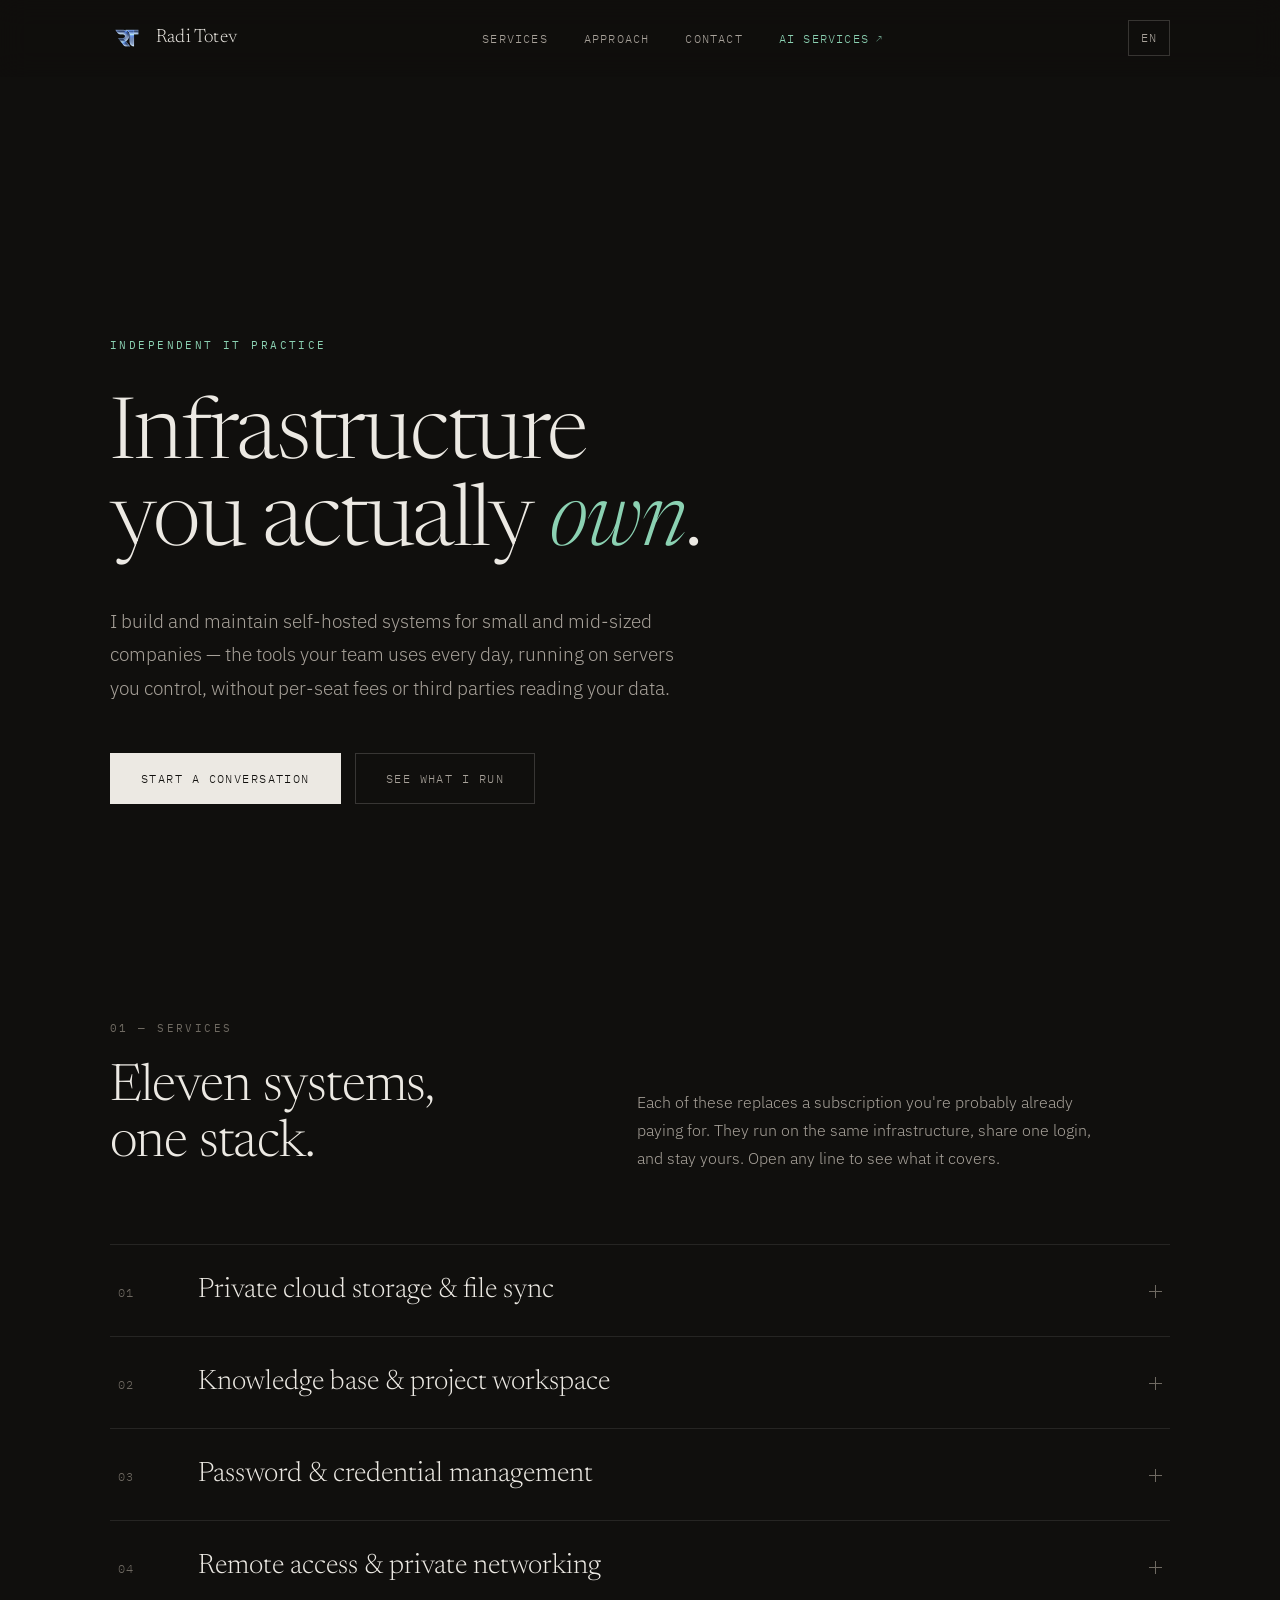
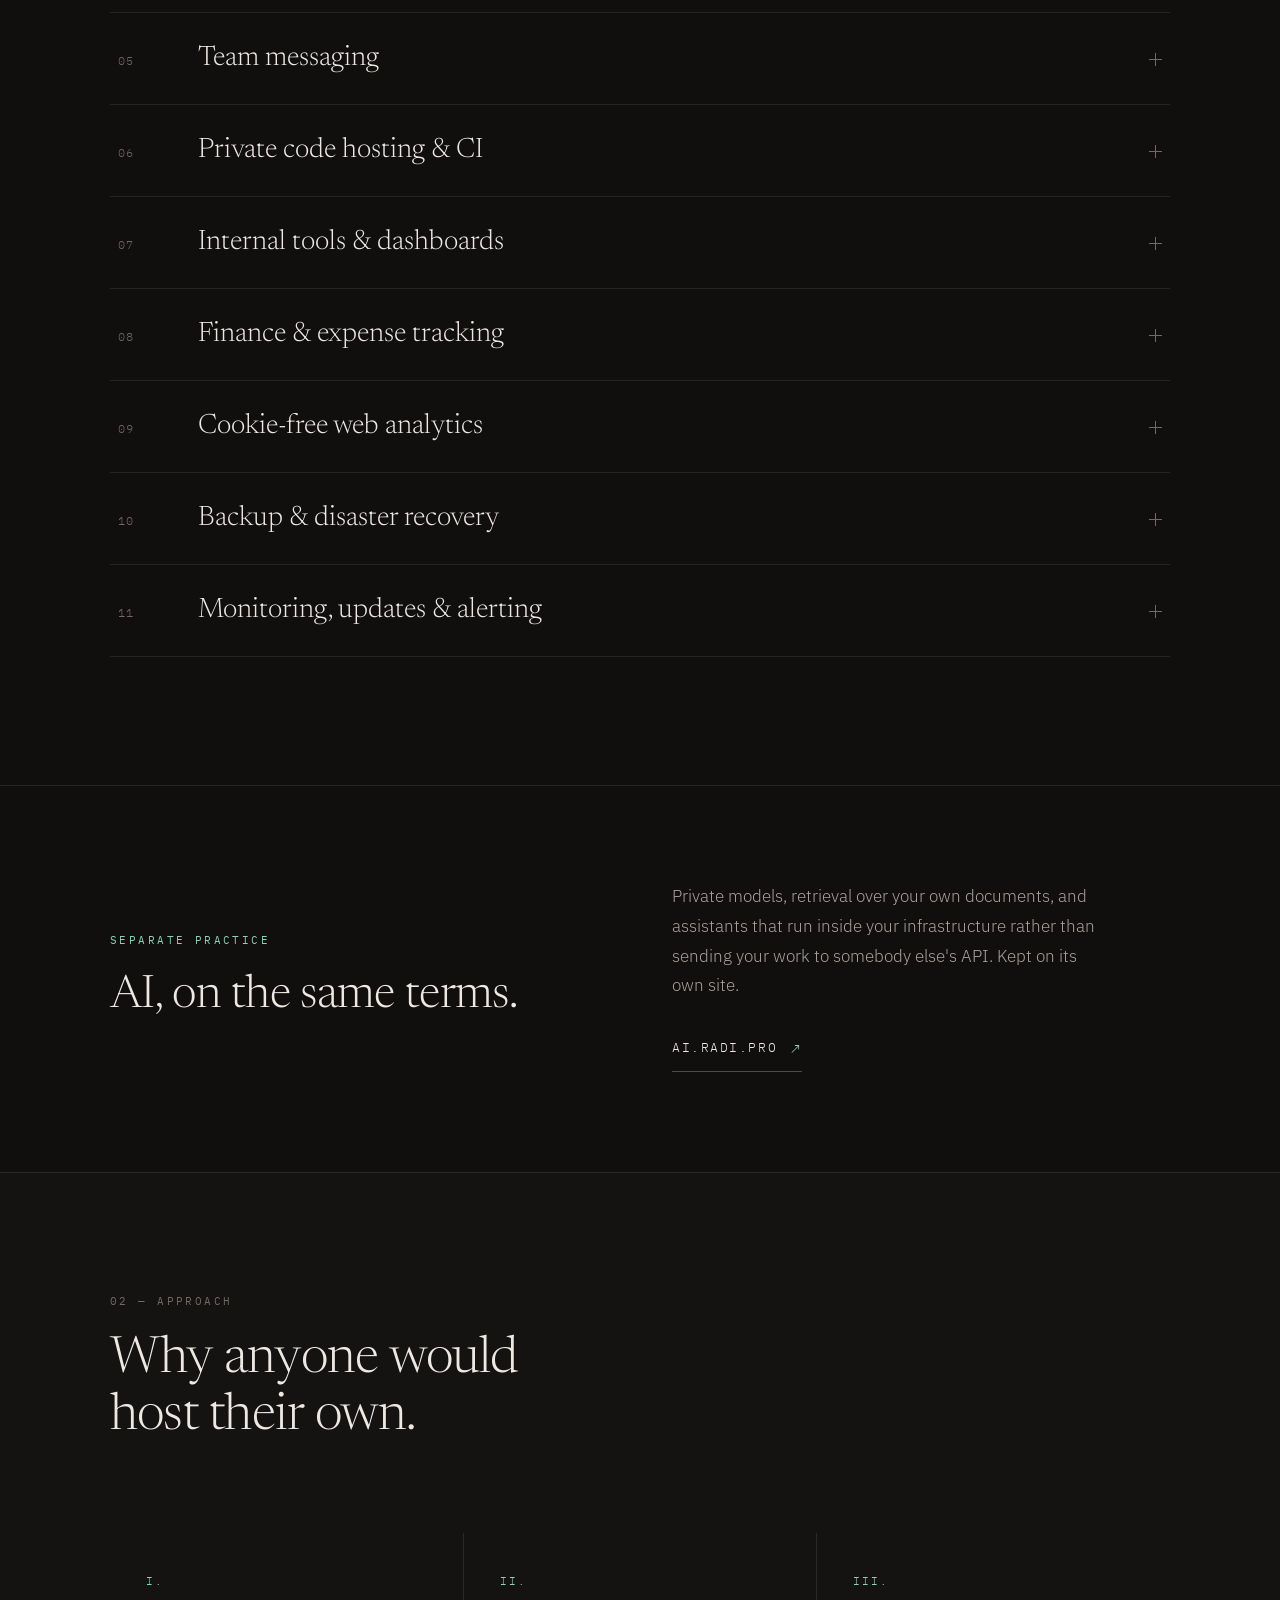
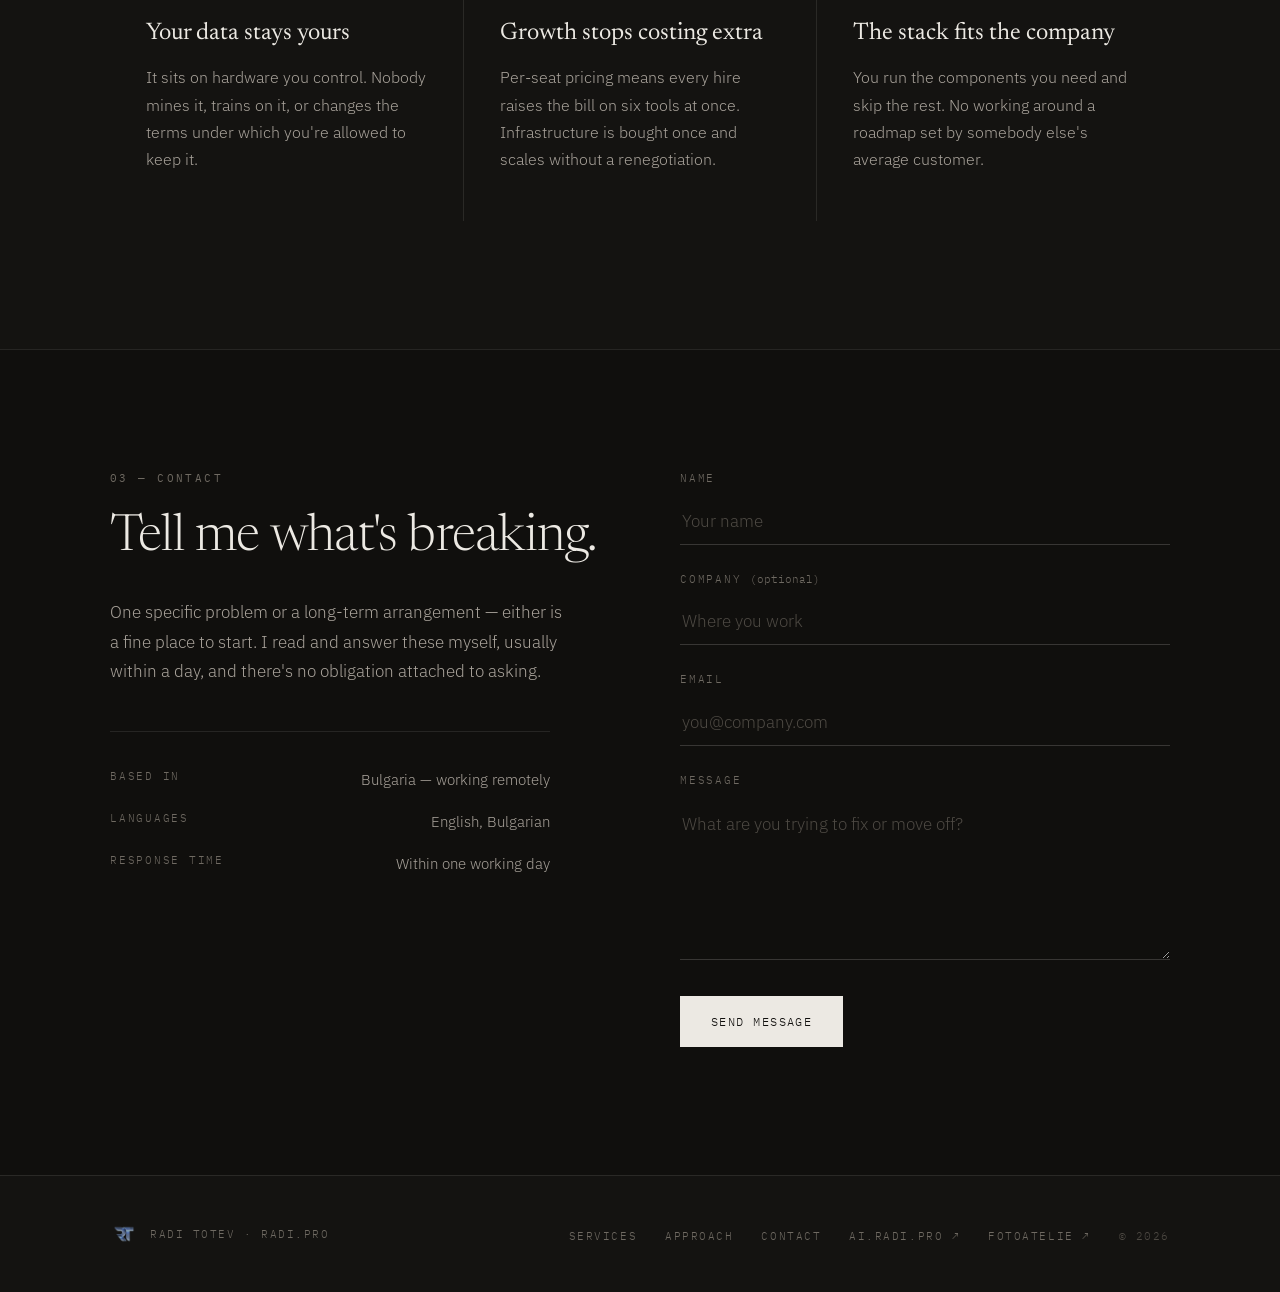
==== commit 2fc571ae: "Add FotoAtelie link to footer" ====
--- a/index.html
+++ b/index.html
@@ -80,7 +80,7 @@
     <link href="https://fonts.googleapis.com/css2?family=Newsreader:ital,opsz,wght@0,6..72,300..600;1,6..72,300..500&family=IBM+Plex+Sans:wght@300;400;500&family=IBM+Plex+Mono:wght@400;500&display=swap" rel="stylesheet">
 
     <!-- Stylesheet -->
-    <link rel="stylesheet" href="style.css">
+    <link rel="stylesheet" href="style.css?v=2">
 
     <!-- Privacy-friendly analytics by Plausible -->
     <script async src="https://analytics.radi.pro/js/pa-_RwppZNgy5MrmGpZ4Vivo.js"></script>
@@ -438,11 +438,12 @@
                 <li><a href="#approach" data-i18n="nav.approach">Approach</a></li>
                 <li><a href="#contact" data-i18n="nav.contact">Contact</a></li>
                 <li><a href="https://ai.radi.pro" target="_blank" rel="noopener">ai.radi.pro &#8599;</a></li>
+                <li><a href="https://foto-atelie.com" target="_blank" rel="noopener">FotoAtelie &#8599;</a></li>
                 <li><span class="footer-copy">&copy; <span id="current-year"></span></span></li>
             </ul>
         </div>
     </footer>
 
-    <script src="script.js"></script>
+    <script src="script.js?v=2"></script>
 </body>
 </html>
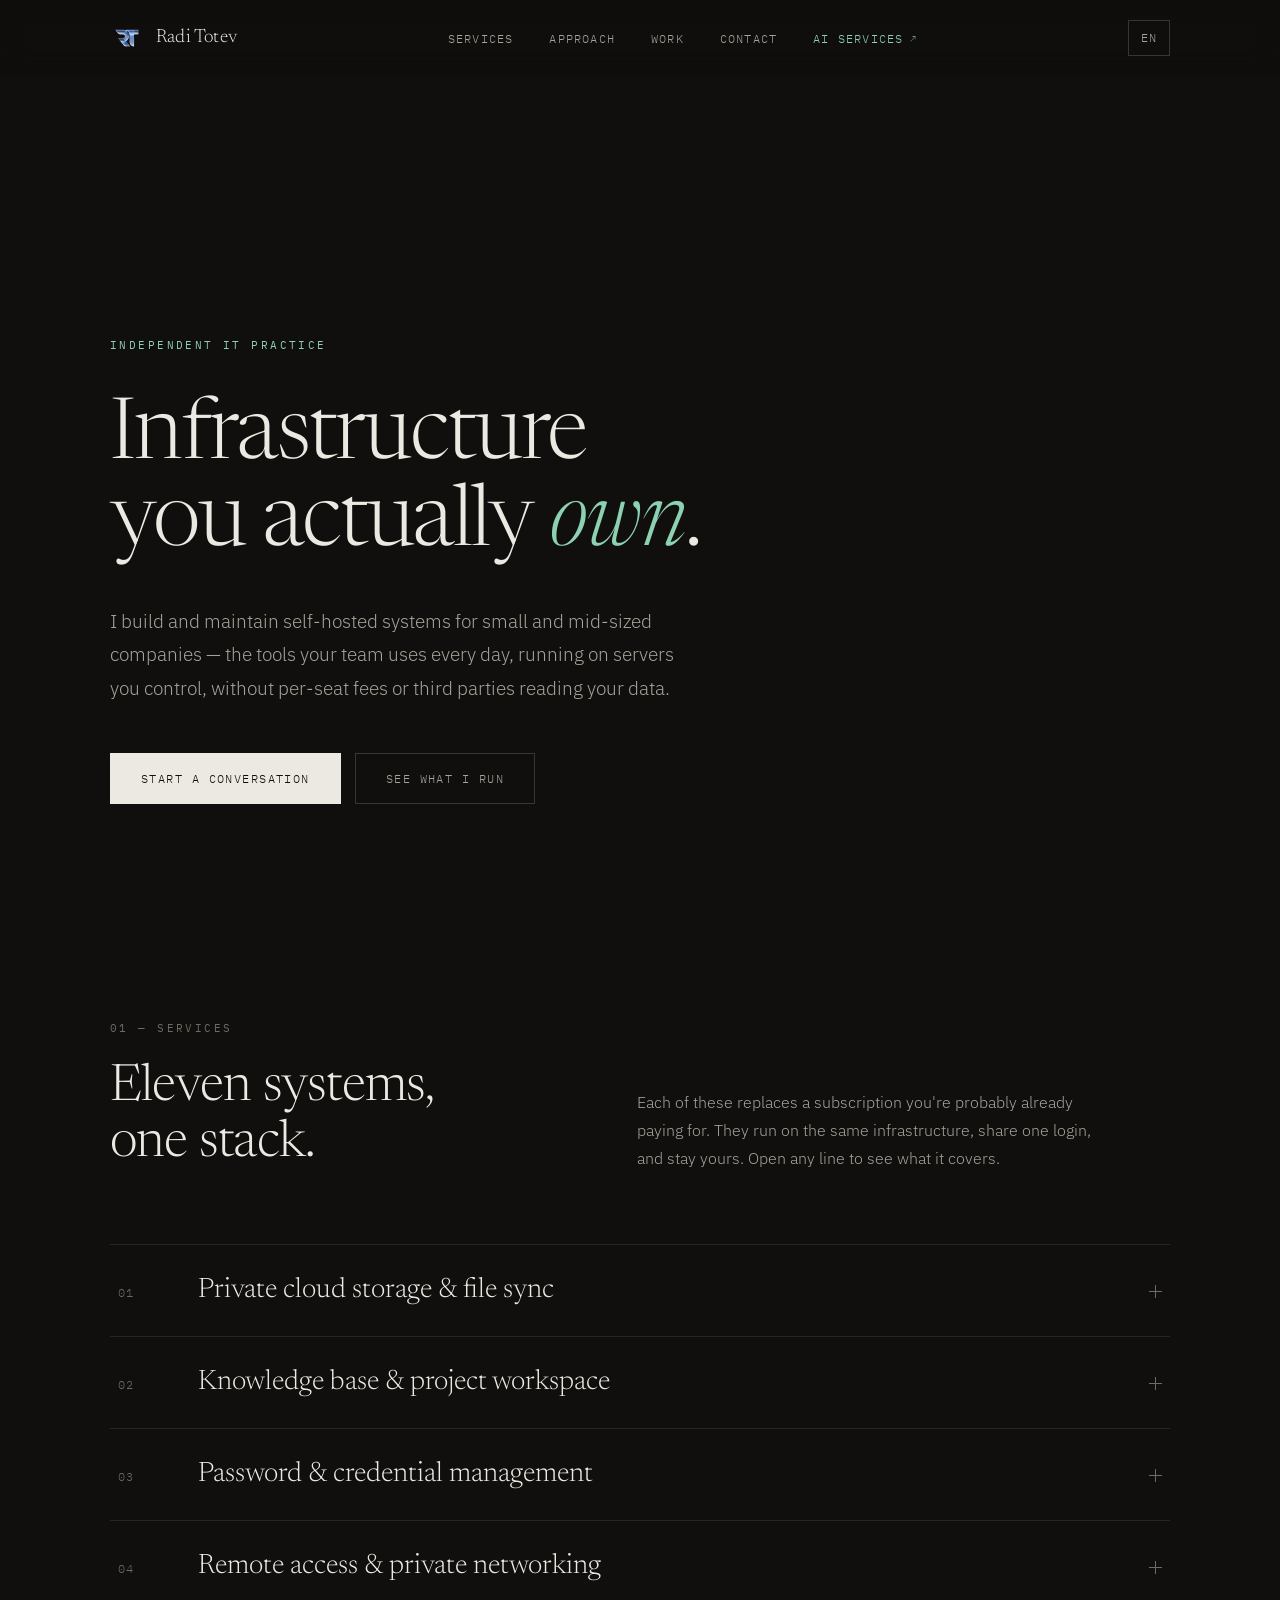
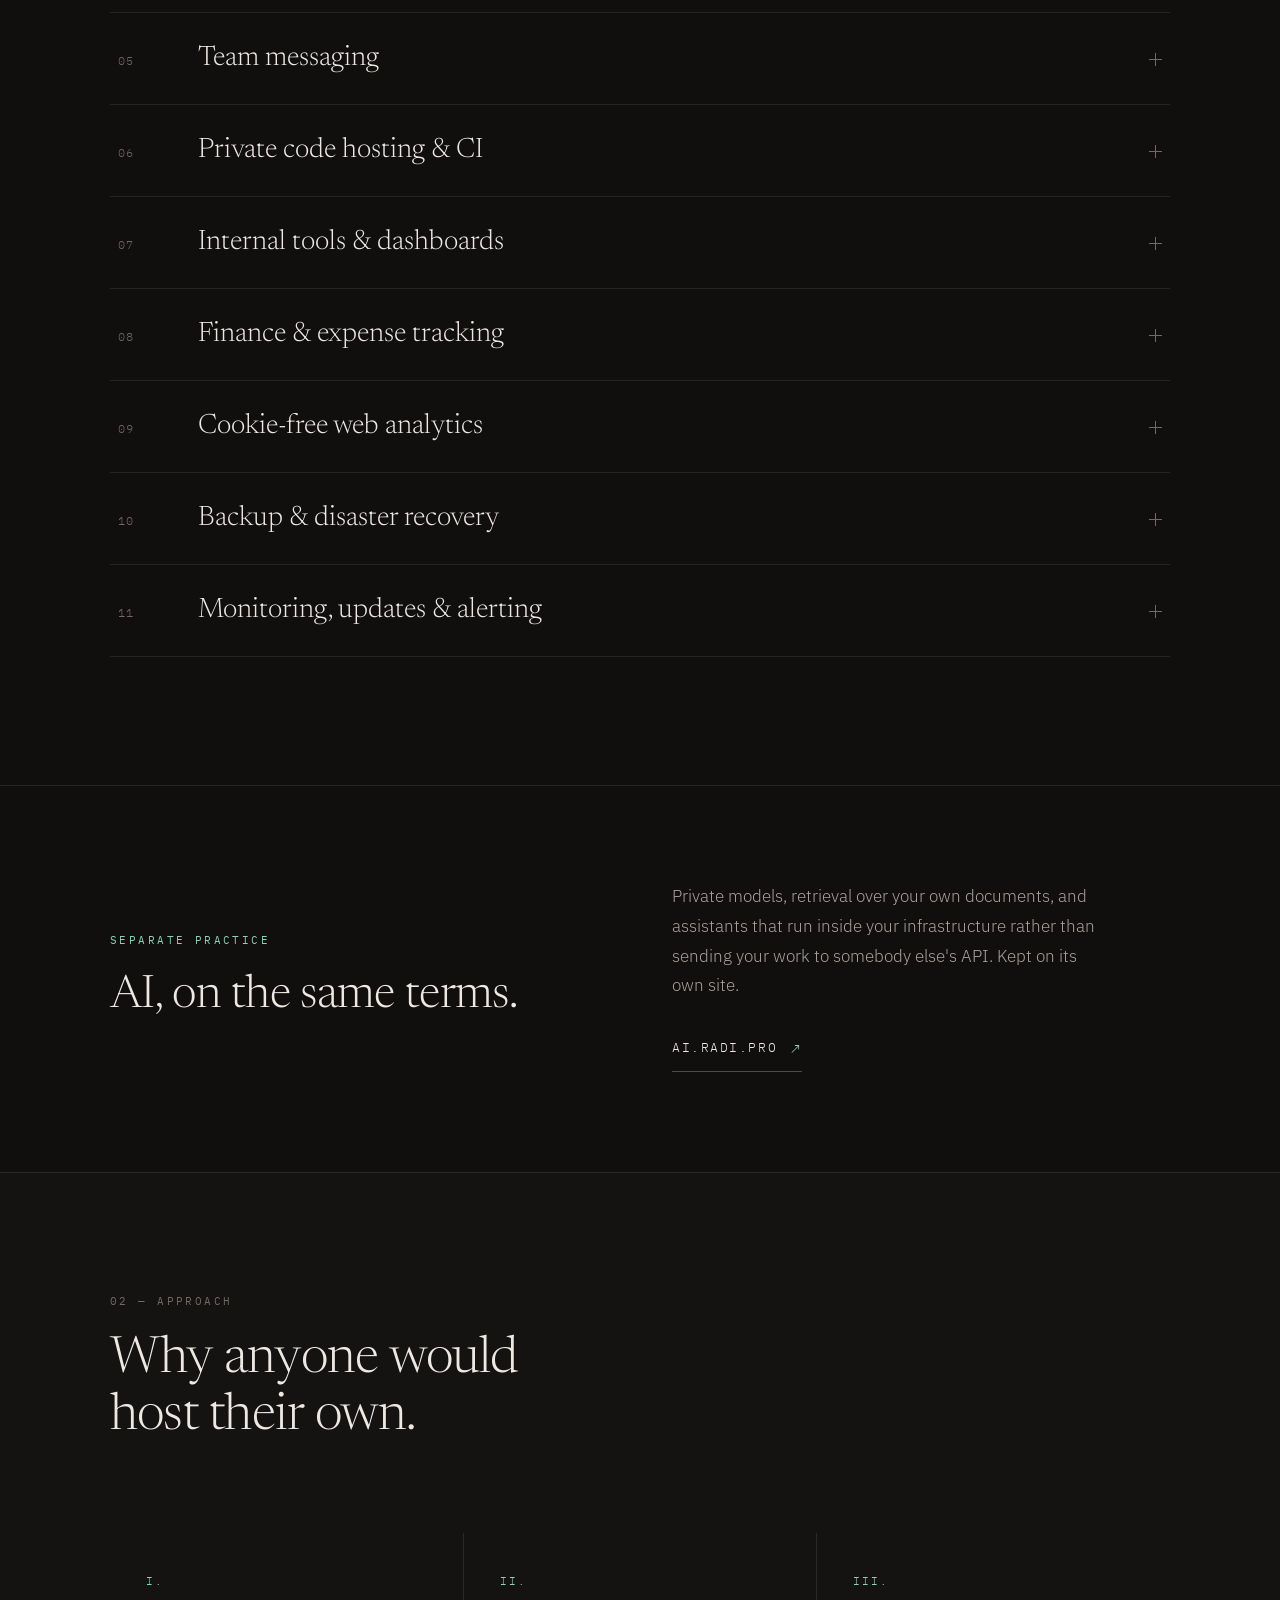
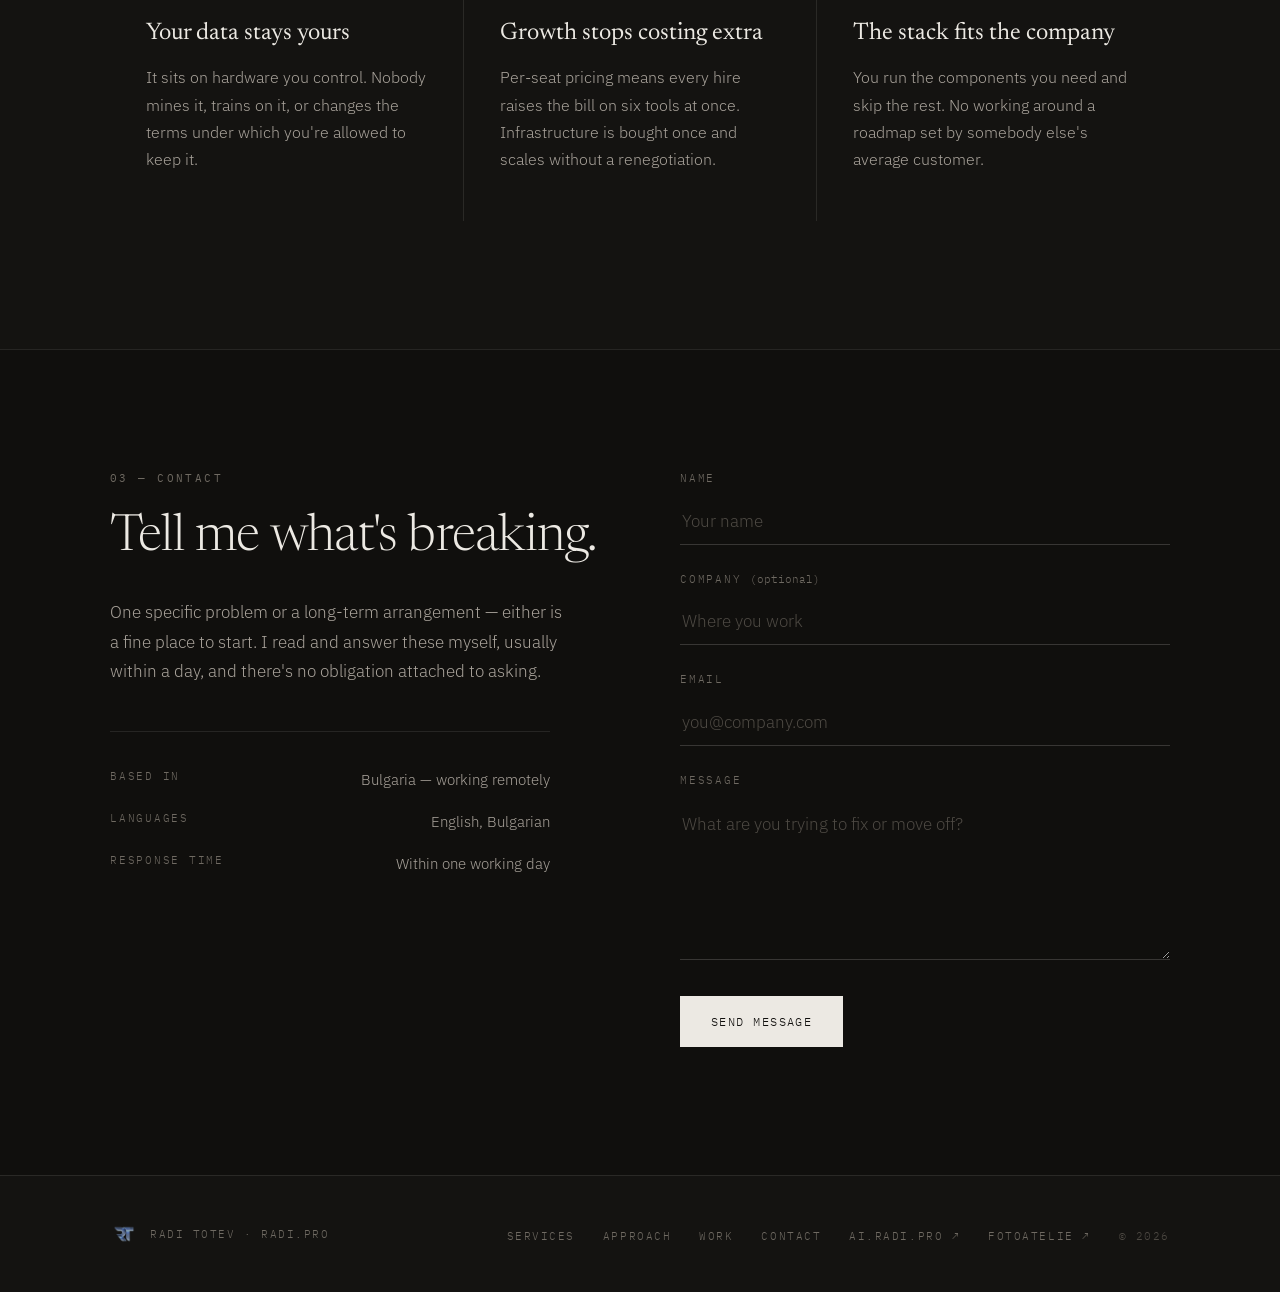
==== commit 9079ce74: "Add portfolio page with client work and independent projects" ====
--- a/index.html
+++ b/index.html
@@ -80,7 +80,7 @@
     <link href="https://fonts.googleapis.com/css2?family=Newsreader:ital,opsz,wght@0,6..72,300..600;1,6..72,300..500&family=IBM+Plex+Sans:wght@300;400;500&family=IBM+Plex+Mono:wght@400;500&display=swap" rel="stylesheet">
 
     <!-- Stylesheet -->
-    <link rel="stylesheet" href="style.css?v=2">
+    <link rel="stylesheet" href="style.css?v=3">
 
     <!-- Privacy-friendly analytics by Plausible -->
     <script async src="https://analytics.radi.pro/js/pa-_RwppZNgy5MrmGpZ4Vivo.js"></script>
@@ -105,6 +105,7 @@
             <ul class="nav-links">
                 <li><a href="#services" class="nav-link" data-i18n="nav.services">Services</a></li>
                 <li><a href="#approach" class="nav-link" data-i18n="nav.approach">Approach</a></li>
+                <li><a href="portfolio.html" class="nav-link" data-i18n="nav.work">Work</a></li>
                 <li><a href="#contact" class="nav-link" data-i18n="nav.contact">Contact</a></li>
                 <li>
                     <a href="https://ai.radi.pro" class="nav-link nav-link--ai" target="_blank" rel="noopener">
@@ -436,6 +437,7 @@
             <ul class="footer-nav">
                 <li><a href="#services" data-i18n="nav.services">Services</a></li>
                 <li><a href="#approach" data-i18n="nav.approach">Approach</a></li>
+                <li><a href="portfolio.html" data-i18n="nav.work">Work</a></li>
                 <li><a href="#contact" data-i18n="nav.contact">Contact</a></li>
                 <li><a href="https://ai.radi.pro" target="_blank" rel="noopener">ai.radi.pro &#8599;</a></li>
                 <li><a href="https://foto-atelie.com" target="_blank" rel="noopener">FotoAtelie &#8599;</a></li>
@@ -444,6 +446,6 @@
         </div>
     </footer>
 
-    <script src="script.js?v=2"></script>
+    <script src="script.js?v=3"></script>
 </body>
 </html>
--- a/style.css
+++ b/style.css
@@ -546,3 +546,94 @@
     .rise { opacity: 1; transform: none; }
     .hero-media video { display: none; }
 }
+
+/* Portfolio page ---------------------------- */
+.nav-link[aria-current="page"] { color: var(--paper); }
+.pf-hero { padding-top: calc(var(--nav-h) + 96px); padding-bottom: 88px; }
+.pf-hero .eyebrow { display: block; margin-bottom: 28px; color: var(--accent); }
+.pf-hero h1 {
+    max-width: 820px;
+    font-family: var(--serif);
+    font-weight: 300;
+    font-size: clamp(40px, 6vw, 72px);
+    line-height: 1.05;
+    letter-spacing: -0.015em;
+}
+.pf-hero h1 em { color: var(--muted); }
+.pf-lede { max-width: 560px; margin-top: 32px; font-size: 18px; color: var(--muted); }
+.pf-section { padding-bottom: 120px; }
+.pf-head {
+    display: flex;
+    justify-content: space-between;
+    gap: 16px;
+    padding-bottom: 16px;
+    border-bottom: 1px solid var(--line-strong);
+    font-family: var(--mono);
+    font-size: 12px;
+    letter-spacing: 0.1em;
+    text-transform: uppercase;
+    color: var(--dim);
+}
+.pf-head h2 { font: inherit; color: var(--muted); }
+.pf-row { display: flex; flex-wrap: wrap; gap: 32px 48px; padding: 48px 0; border-bottom: 1px solid var(--line); }
+.pf-id { flex: 1 1 260px; display: flex; gap: 24px; align-items: flex-start; }
+.pf-logo {
+    flex: 0 0 auto;
+    width: 120px;
+    height: 120px;
+    padding: 18px;
+    border-radius: 12px;
+    background: #fff;
+    display: flex;
+    align-items: center;
+    justify-content: center;
+}
+.pf-logo img { max-width: 100%; max-height: 100%; object-fit: contain; }
+.pf-num { font-family: var(--mono); font-size: 12px; letter-spacing: 0.1em; color: var(--dim); }
+.pf-name { margin-top: 6px; font-family: var(--serif); font-weight: 400; font-size: 30px; line-height: 1.2; }
+.pf-sub { margin-top: 6px; font-family: var(--mono); font-size: 12px; letter-spacing: 0.06em; color: var(--muted); }
+.pf-body { flex: 999 1 420px; min-width: 0; }
+.pf-body p { line-height: 1.7; }
+.pf-body p + p { margin-top: 16px; }
+.pf-tags { display: flex; flex-wrap: wrap; gap: 8px; margin-top: 20px; list-style: none; }
+.pf-tags li {
+    font-family: var(--mono);
+    font-size: 11px;
+    letter-spacing: 0.06em;
+    color: var(--muted);
+    border: 1px solid var(--line-strong);
+    border-radius: 999px;
+    padding: 4px 12px;
+}
+.pf-cta {
+    display: flex;
+    flex-wrap: wrap;
+    align-items: center;
+    justify-content: space-between;
+    gap: 24px;
+    padding: 48px;
+    border: 1px solid var(--line-strong);
+    border-radius: 16px;
+}
+.pf-cta h2 { font-family: var(--serif); font-weight: 300; font-size: 34px; line-height: 1.2; }
+.pf-btn {
+    display: inline-flex;
+    align-items: center;
+    gap: 10px;
+    min-height: 48px;
+    padding: 0 24px;
+    border-radius: 999px;
+    background: var(--accent);
+    color: var(--ink);
+    font-family: var(--mono);
+    font-size: 13px;
+    font-weight: 500;
+    letter-spacing: 0.08em;
+    text-transform: uppercase;
+}
+.pf-btn:hover { color: var(--ink); background: var(--paper); }
+@media (max-width: 520px) {
+    .pf-hero { padding-top: calc(var(--nav-h) + 56px); }
+    .pf-logo { width: 88px; height: 88px; padding: 12px; }
+    .pf-cta { padding: 32px 24px; }
+}
